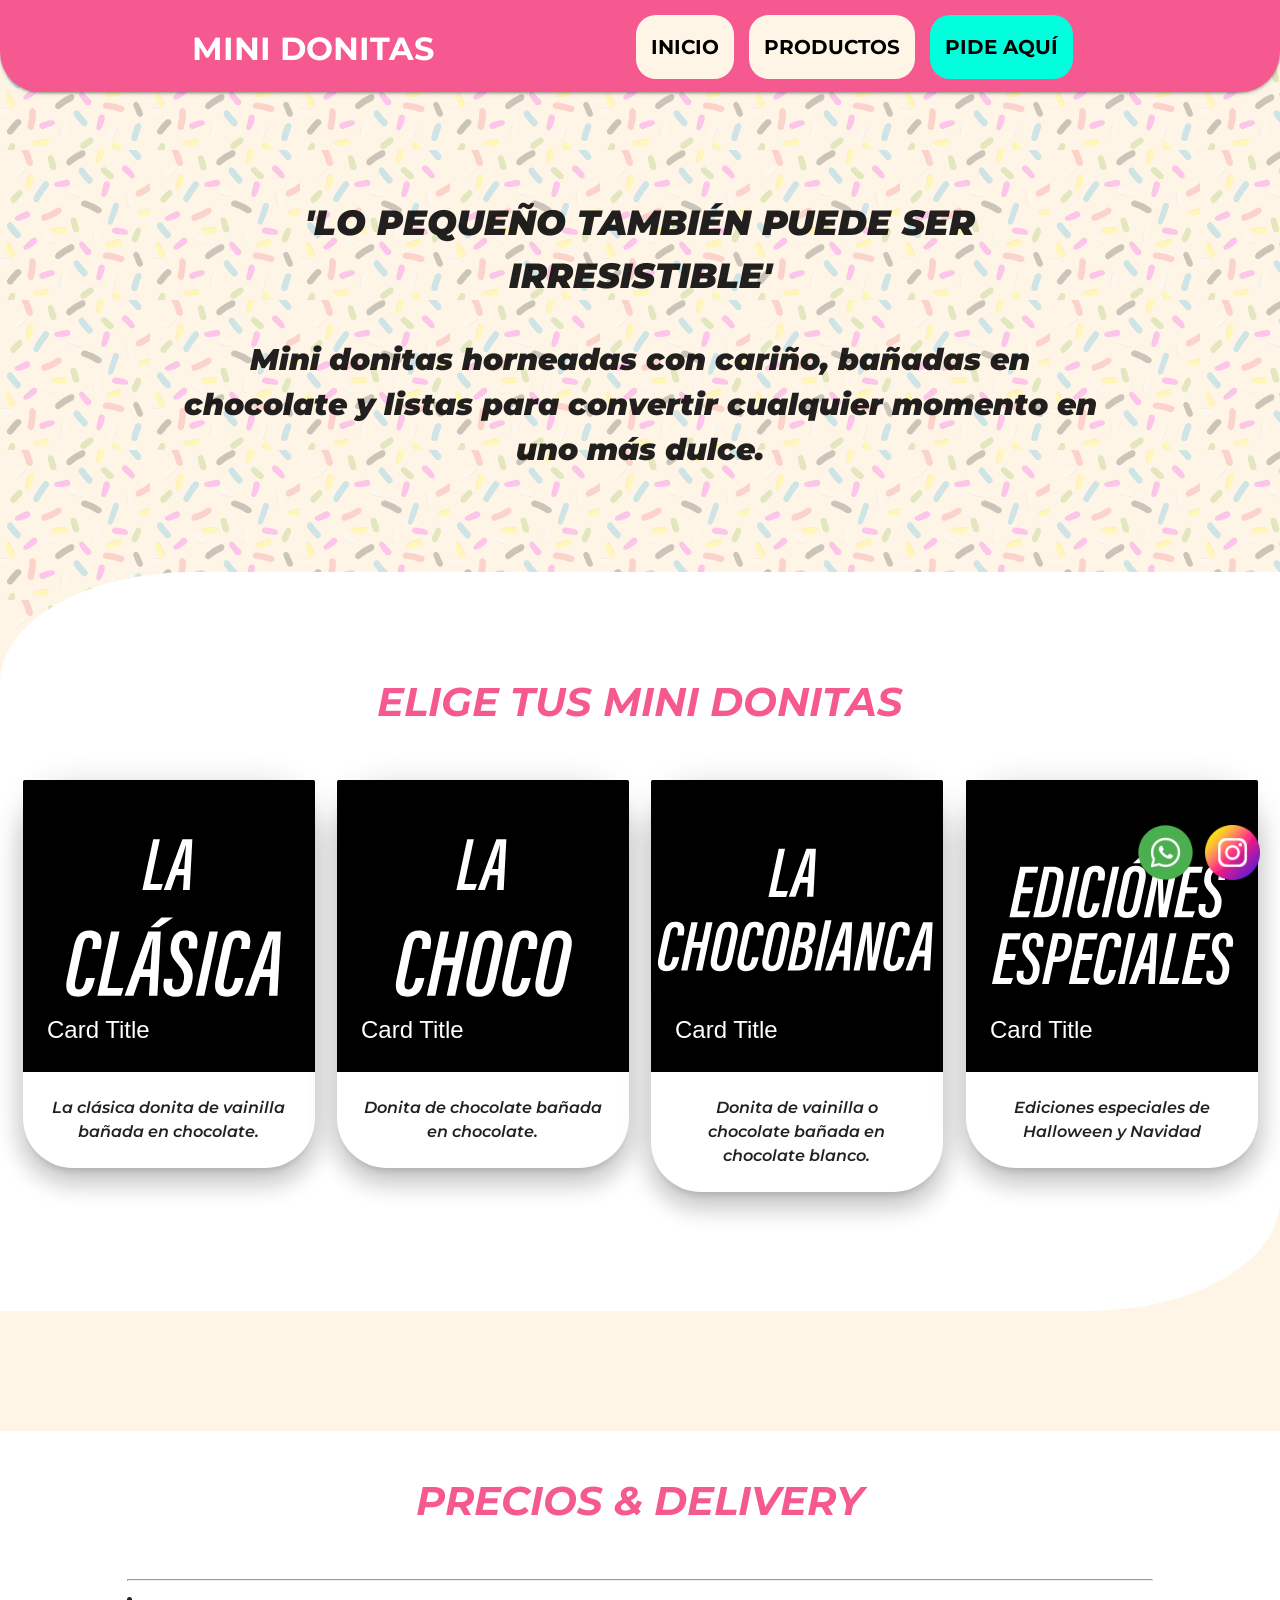
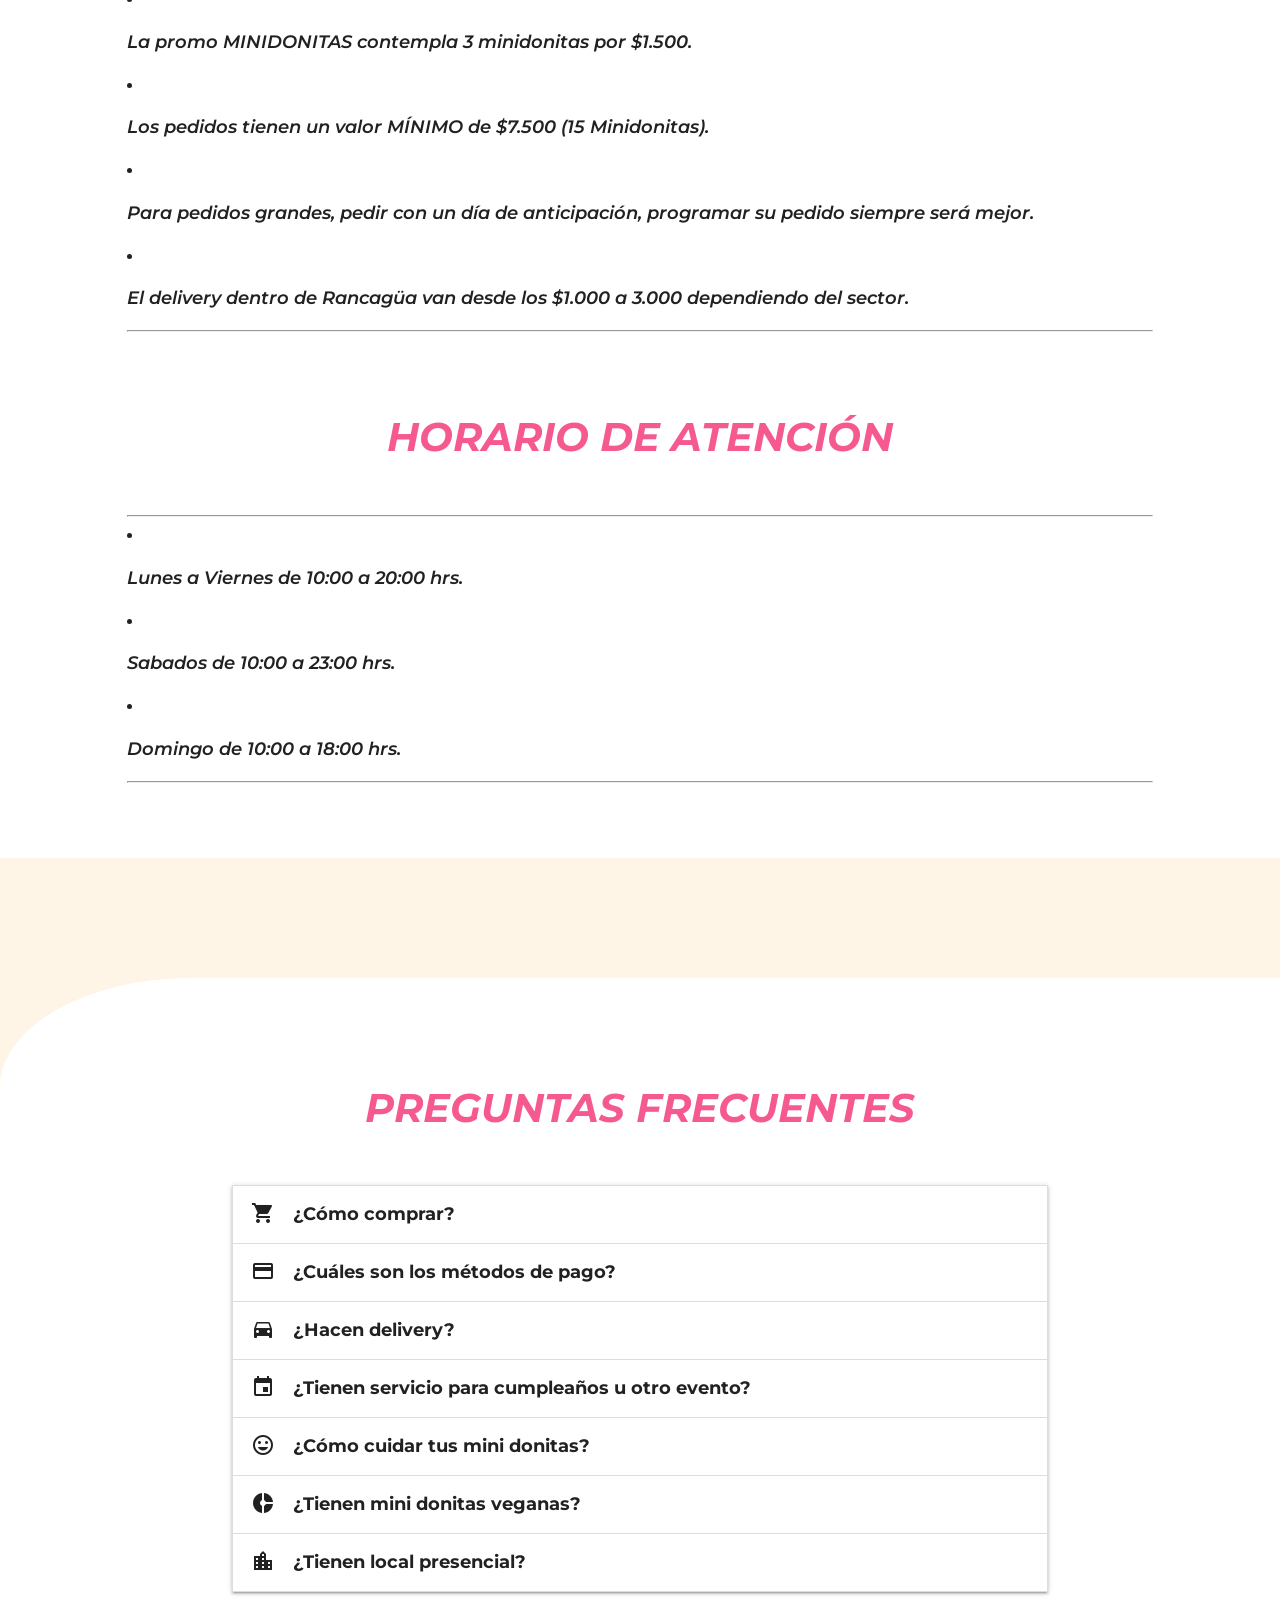
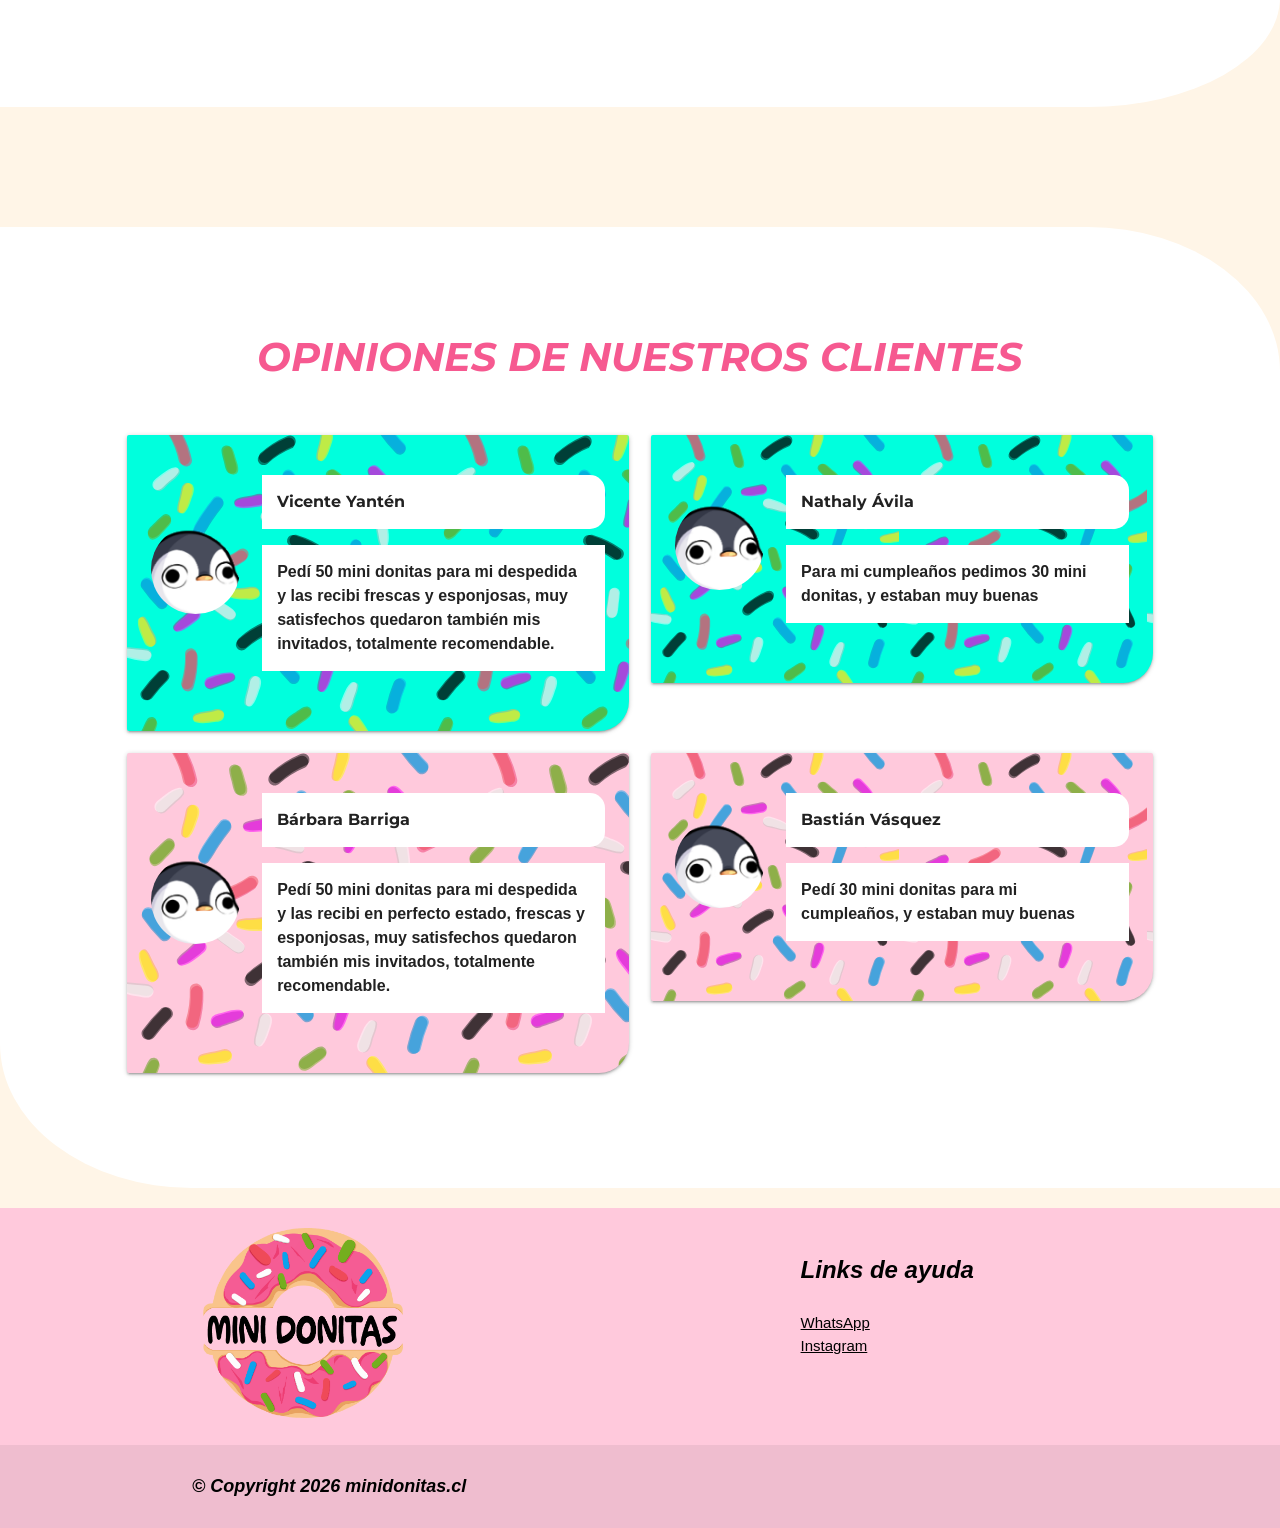
==== index.html @ 40b1b60e "Add files via upload" ====
<!DOCTYPE html>
<html>
<head>
	<title>Mini Donitas</title>
	<meta charset="utf-8">
	<meta name="viewport" content="width=device-width, initial-scale=1.0">
    <meta name="description" content="Disfruta mini donitas bañadas en chocolate, horneadas con amor y disponibles por delivery en nuestra comuna de Rancagüa Chile.">
    <meta name="robots" content="index, follow">
</head>

    <!--Import Google Icon Font-->
      <link href="https://fonts.googleapis.com/icon?family=Material+Icons" rel="stylesheet">
    <!-- Compiled and minified CSS -->
    <link rel="stylesheet" href="https://cdnjs.cloudflare.com/ajax/libs/materialize/1.0.0/css/materialize.min.css">
    <!-- CSS-->
    <link rel="stylesheet" href="CSS/styles.css">
    <link rel="stylesheet" href="CSS/querys.css">

    <!-- preconects-->
    <link rel="preconnect" href="https://fonts.googleapis.com">
    <link rel="preconnect" href="https://fonts.gstatic.com" crossorigin>

    <!-- Fonts-->
    <link href="https://fonts.googleapis.com/css2?family=Montserrat:ital,wght@0,100..900;1,100..900&display=swap" rel="stylesheet">

    <!-- Animated-->
    <link rel="stylesheet" href="https://cdnjs.cloudflare.com/ajax/libs/animate.css/4.1.1/animate.min.css"/>

<body>

      <!--Navbar -->
    <nav class="nav-wrapper" id="navBar">
        <div class="container">
            <a href="index.html" class="brand-logo" id="logo_letra">MINI DONITAS</a>
            <!--el data target hace que se ejecute en el logo, el sidenav-trigger hace que desaparezca en pantallas grandes, para hacer responsive, hay que hacer el <a> que esta abajo, mas ocultar el <ul>, despues crear otra ul con los enlaces -->
            <a href="#" data-target="menu-responsive" class="sidenav-trigger">
                <i class="material-icons" id="logo_menu">menu</i>
            </a>
        
            <ul class="right hide-on-med-and-down">
                <li><a class="lista" href="#">INICIO</a></li>
                <li><a class="lista" href="#">PRODUCTOS</a></li>
                <li><a class="lista2" href="https://wa.me/56966266251">PIDE AQUÍ</a></li>
            </ul>
        </div>
   </nav>
   <!--Este es lo mismo, pero este hace los enlaces responsivos en el menu, la clase sidenav hace que esta se oculte el menu -->
   
   <ul class="sidenav" id="menu-responsive">
        <li ><a href="#" id="enlace1">INICIO</a></li>
        <li ><a href="#" id="enlace2">PRODUCTOS</a></li>
        <li ><a href="https://wa.me/56966266251" target="_blank" id="enlace3">PIDE AQUÍ</a></li>

        <div class="logo_side">
            <img src="IMG/Logos/logominidonitasNEGRAS.png" alt="logo_minidonitas" id="logo_side_nav">
            <p id="copy">© Copyright minidonitas.cl 2026</p>
        </div>
   </ul>

   <div class="redes-flotantes">
        <a href="https://wa.me/56966266251" class="red-social" target="_blank" rel="noopener noreferrer"> 
            <img src="IMG/Logos/whatsapp.png" alt="WhatsApp">
        </a> 
        <a href="https://www.instagram.com/bass_.posting/" class="red-social" target="__blank" rel="noopener noreferrer">
            <img src="IMG/Logos/instagram.png" alt="Instagram"> 
        </a> 
    </div>

   <div class="fondoDonita">
        <div class="row">
            <div class="col s12 m12 l12">
                <div class="col s12 m10 offset-m1 l10 offset-l1 animate__animated animate__backInLeft" id="caja0">
                    <p class="intro">'LO PEQUEÑO TAMBIÉN PUEDE SER IRRESISTIBLE'</p>
                    <p class="intro2">Mini donitas horneadas con cariño, bañadas en chocolate y listas para convertir cualquier momento en uno más dulce.</p>
                </div>
            </div>

        </div>
   </div>

   <div class="row">
        <div class="col s12 m12 l12" id="caja1">

            <div class="clearfix" id="caja2"></div>

            <p class="titulo1">ELIGE TUS MINI DONITAS</p>

            <div class="col s10 offset-s1 m4 offset-m2 l3">
                <div class="card z-depth-4 animate__animated animate__backInUp">
                    <div class="card-image">
                        <img class="imagenes responsive-image" src="IMG/Donas/la_clasica.svg">
                        <span class="card-title">Card Title</span>
                    </div>
                    <div class="card-content">
                        <p class="nombres">La clásica donita de vainilla bañada en chocolate.</p>
                    </div>
                </div>
            </div>

            <div class="col s10 offset-s1 m4 offset-m1 l3">
                <div class="card z-depth-4 animate__animated animate__backInUp">
                    <div class="card-image">
                        <img class="imagenes responsive-image" src="IMG/Donas/la_choco.svg">
                        <span class="card-title">Card Title</span>
                    </div>
                    <div class="card-content">
                        <p class="nombres">Donita de chocolate bañada en chocolate.</p>
                    </div>
                </div>
            </div>

            <div class="clearfix hide-on-large-only"></div>

            <div class="col s10 offset-s1 m4 offset-m2 l3">
                <div class="card z-depth-4 animate__animated animate__backInUp">
                    <div class="card-image">
                        <img class="imagenes responsive-image" src="IMG/Donas/la_chocoblanca.svg">
                        <span class="card-title">Card Title</span>
                    </div>
                    <div class="card-content">
                        <p class="nombres">Donita de vainilla o chocolate bañada en chocolate blanco.</p>
                    </div>
                </div>
            </div>

            <div class="col s10 offset-s1 m4 offset-m1 l3">
                <div class="card z-depth-4 animate__animated animate__backInUp">
                    <div class="card-image">
                        <img class="imagenes responsive-image" src="IMG/Donas/ediciones_especiales.svg">
                        <span class="card-title">Card Title</span>
                    </div>
                    <div class="card-content">
                        <p class="nombres">Ediciones especiales de Halloween y Navidad</p>
                    </div>
                </div>
            </div>


            <div class="clearfix" id="caja3"></div>

        </div>
   </div>



    <div class="row">
        <div class="col s12 m12 l12" id="caja10">
            <p class="titulo1">PRECIOS & DELIVERY</p>

            <div class="col s10 offset-s1 m10 offset-m1 l10 offset-l1">
                <hr>
                <li><p class="texto1">La promo MINIDONITAS contempla 3 minidonitas por $1.500.</p></ul>
                <li><p class="texto1">Los pedidos tienen un valor MÍNIMO de $7.500 (15 Minidonitas).</p></li>
                <li><p class="texto1">Para pedidos grandes, pedir con un día de anticipación, programar su pedido siempre será mejor.</p></li>
                <li><p class="texto1">El delivery dentro de Rancagüa van desde los $1.000 a 3.000 dependiendo del sector.</p></li>
                <hr>
                <br><br><br>
            </div>
            
            <p class="titulo1">HORARIO DE ATENCIÓN</p>

            <div class="col s10 offset-s1 m10 offset-m1 l10 offset-l1">
                <hr>
                <li><p class="texto1">Lunes a Viernes de 10:00 a 20:00 hrs.</p></ul>
                <li><p class="texto1">Sabados de 10:00 a 23:00 hrs.</p></li>
                <li><p class="texto1">Domingo de 10:00 a 18:00 hrs.</p></li>
                <hr>
                <br><br><br>
            </div>     
        </div>
    </div>



   <!-- Collapsibles-->
   <div class="row">
        <div class="col s12 m12 l12" id="caja4">

            <div class="clearfix" id="caja5"></div>


            <p class="titulo1">PREGUNTAS FRECUENTES</p>

            <div class="col s10 offset-s1 m10 offset-m1 l8 offset-l2">
                <ul class="collapsible">
                    <li>
                        <div class="collapsible-header preguntasFrecuentes"><i class="material-icons">shopping_cart</i>¿Cómo comprar?</div>
                        <div class="collapsible-body spawn"><span>Primero escoge tus donitas, contáctanos por WhatsApp, coordinamos disponibilidad, cantidad y entrega, y luego a disfrutar!!</span></div>
                    </li>
                    <li>
                        <div class="collapsible-header preguntasFrecuentes2"><i class="material-icons">payment</i>¿Cuáles son los métodos de pago?</div>
                        <div class="collapsible-body spawn"><span>Aceptamos solamente efectivo y transferencia.</span></div>
                    </li>
                    <li>
                        <div class="collapsible-header preguntasFrecuentes"><i class="material-icons">directions_car</i>¿Hacen delivery?</div>
                        <div class="collapsible-body spawn"><span>Realizamos delivery dentro de Rancagüa con un valor entre $1.000 a $3.000 pesos.</span></div>
                    </li>
                    <li>
                        <div class="collapsible-header preguntasFrecuentes2"><i class="material-icons">event</i>¿Tienen servicio para cumpleaños u otro evento?</div>
                        <div class="collapsible-body spawn"><span>Sí, si tienes un evento y quieres mini donitas, indícanos la cantidad de mini donitas que quieres, y te las prepararemos para el día de tu evento. Es importante consultar la disponibilidad, coordinar la fecha y con tiempo de antelación.</span></div>
                    </li>
                    <li>
                        <div class="collapsible-header preguntasFrecuentes"><i class="material-icons">mood</i>¿Cómo cuidar tus mini donitas?</div>
                        <div class="collapsible-body spawn"><span>Recomendamos colocar sus mini donitas en un tapper, y guardarlo en el refrigerador para conservar su textura, esponjosidad y sabor.</span></div>
                    </li>
                    <li>
                        <div class="collapsible-header preguntasFrecuentes2"><i class="material-icons">donut_small</i>¿Tienen mini donitas veganas?</div>
                        <div class="collapsible-body spawn"><span>Por el momento no, pero no descartamos la posibilidad en un futuro.</span></div>
                    </li>
                    <li>
                        <div class="collapsible-header preguntasFrecuentes"><i class="material-icons">location_city</i>¿Tienen local presencial?</div>
                        <div class="collapsible-body spawn"><span>No tenemos local presencial, solo hacemos pedidos para entregar directo a la puerta de su casa.</span></div>
                    </li>
                </ul>
            </div>

            <div class="clearfix" id="caja6"></div>

        </div>
    </div>




    <div class="row">
        <div class="col s12 m12 l12" id="caja7">

            <div class="clearfix" id="caja8"></div>

            <p class="titulo1">OPINIONES DE NUESTROS CLIENTES</p>

            <div class="col s12 m6 l5 offset-l1">
                <div class="card-panel hoverable fondo_carta carta">
                    <div class="row valign-wrapper">
                        <div class="col s3">
                            <img src="IMG/Testimonios/derp.png" alt="" class="circle responsive-img"> <!-- notice the "circle" class -->
                        </div>
                        <div class="col s10">
                            <p class="nombre_opinion">Vicente Yantén</p>
                            <div>
                                <p class="texto_opinion">Pedí 50 mini donitas para mi despedida y las recibi frescas y esponjosas, muy satisfechos quedaron también mis invitados, totalmente recomendable.</p>
                            </div>
                        </div>
                    </div>
                </div>
            </div>

            <div class="col s12 m6 l5">
                <div class="card-panel hoverable fondo_carta carta">
                    <div class="row valign-wrapper">
                        <div class="col s3">
                            <img src="IMG/Testimonios/derp.png" alt="" class="circle responsive-img"> <!-- notice the "circle" class -->
                        </div>
                        <div class="col s10">
                            <p class="nombre_opinion">Nathaly Ávila</p>
                            <div>
                                <p class="texto_opinion">Para mi cumpleaños pedimos 30 mini donitas, y estaban muy buenas</p>
                            </div>
                        </div>
                    </div>
                </div>
            </div>


            <div class="clearfix"></div>

            <div class="col s12 m6 l5 offset-l1">
                <div class="card-panel hoverable fondo_carta carta2">
                    <div class="row valign-wrapper">
                        <div class="col s3">
                            <img src="IMG/Testimonios/derp.png" alt="" class="circle responsive-img"> <!-- notice the "circle" class -->
                        </div>
                        <div class="col s10">
                            <p class="nombre_opinion">Bárbara Barriga</p>
                            <div>
                                <p class="texto_opinion">Pedí 50 mini donitas para mi despedida y las recibi en perfecto estado, frescas y esponjosas, muy satisfechos quedaron también mis invitados, totalmente recomendable.</p>
                            </div>
                        </div>
                    </div>
                </div>
            </div>

            <div class="col s12 m6 l5">
                <div class="card-panel hoverable fondo_carta carta2">
                    <div class="row valign-wrapper">
                        <div class="col s3">
                            <img src="IMG/Testimonios/derp.png" alt="" class="circle responsive-img"> <!-- notice the "circle" class -->
                        </div>
                        <div class="col s10">
                            <p class="nombre_opinion">Bastián Vásquez</p>
                            <div>
                                <p class="texto_opinion">Pedí 30 mini donitas para mi cumpleaños, y estaban muy buenas</p>
                            </div>
                        </div>
                    </div>
                </div>
            </div>


            <div class="clearfix" id="caja9"></div>


        </div>
    </div>



     <footer class="page-footer">
          <div class="container">
            <div class="row">
              <div class="col l6 s12">
            <img src="IMG/Logos/logominidonitasNEGRAS.png" alt="logo_minidonitas" id="logo_footer">
              </div>
              <div class="col l4 offset-l2 s12">
                <p class="links">Links de ayuda</p>
                <ul>
                  <li><a class="enlaces4" href="#!">WhatsApp</a></li>
                  <li><a class="enlaces4" href="#!">Instagram</a></li>
                </ul>
              </div>
            </div>
          </div>
          <div class="footer-copyright">
            <div class="container">
            <p class="copy">© Copyright 2026 minidonitas.cl</p>
            </div>
          </div>
        </footer>


    <!-- CDN -->
    <script src="https://cdnjs.cloudflare.com/ajax/libs/materialize/1.0.0/js/materialize.min.js"></script>


    <script>
        document.addEventListener('DOMContentLoaded', function(){
            M.AutoInit();
    });
    </script>
</body>
</html>
---- CSS/styles.css ----
/* Colores */

/* Rosa: #f65990 
   Donut: #f5c187  #fff5e7
   Celeste mostazilla: #0ea2ed
   Verde mostazilla: #74af1d
   Blanco mostazilla: #fdfdfd
*/

/* font-family: "Montserrat", sans-serif; */

/*Logos redes sociales*/

    .redes-flotantes { 
        position: fixed; 
        bottom: 20px; 
        right: 20px; 
        display: flex; 
        gap: 12px; 
        z-index: 1000; 
    } 

    .red-social { width: 55px; 
        height: 55px; 
        display: flex; 
        align-items: center; 
        justify-content: center; 
        transition: transform 0.2s ease; 
    } 
    .red-social img { width: 100%; 
        height: 100%; 
        object-fit: contain; 
    } 

    .red-social:hover { 
        transform: scale(1.1); 
    }
/*--------------------*/

body{
    background-color: #fff5e7;
    
}

/*Navbar*/

    .brand-logo{
        margin-top: 17px;
        transition: color 0.3s ease-in-out;
    }

    .brand-logo:hover{
        color: #000000;
    }

    #navBar{
        background-color: #f65990;
        height: 92px;
        border-bottom-left-radius: 40px;
        border-bottom-right-radius: 40px;
        font-family: "Montserrat", sans-serif;
        font-weight: bold;
    }

    .lista{
        margin-top: 15px;
        margin-right: 15px;
        font-size: 20px;
        color: #000000;
        background-color: #fff5e7;
        border-radius: 20px;
        transition: background-color 0.3s ease-in-out;
        transition: scale 0.3s ease-in-out;
    
    }

    .lista2{
        margin-top: 15px;
        margin-right: 15px;
        font-size: 20px;
        color: #000000;
        background-color: #00ffdd;
        border-radius: 20px;
        transition: scale 0.3s ease-in-out;
    }


    .lista:hover{
        background-color: #00ffdd;
        scale: 1.1;
    }

    .lista2:hover{
        background-color: #00ffdd;
        scale: 1.1;
    }
/*------*/

/* Navbar Medium Small*/

    #logo_menu{
        font-size: 40px;
        margin-top: 17px;
    }


    .sidenav{
        background-color: #fff5e7;
        background-image: url("../IMG/Donas/fondo_15.svg");
    }

 
    #enlace1{
        color: #ffffff;
        font-weight: 700;
        font-size: 18px;
        background-color: #f65990;
        margin-top: 60px;
        border-top: 2px solid black;
        border-bottom: 2px solid black;
        border-top-right-radius: 15px;
        border-bottom-right-radius: 15px;
        transition: scale 0.2s ease-in-out;
        transition: background-color 0.2s ease-in-out;
        transition: color 0.2s ease-in-out;
    }

    #enlace2{
        color: #ffffff;
        font-weight: 700;
        font-size: 18px;
        background-color: #f65990;
        margin-top: 20px;
        border-top: 2px solid black;
        border-bottom: 2px solid black;
        border-top-right-radius: 15px;
        border-bottom-right-radius: 15px;
        transition: scale 0.2s ease-in-out;
        transition: background-color 0.2s ease-in-out;
        transition: color 0.2s ease-in-out;
    }

    #enlace3{
        color: #000000;
        font-weight: 700;
        font-size: 18px;
        background-color: #00ffdd;
        margin-top: 20px;
        border-top: 2px solid black;
        border-bottom: 2px solid black;
        border-top-right-radius: 15px;
        border-bottom-right-radius: 15px;
        transition: scale 0.2s ease-in-out;
        transition: background-color 0.2s ease-in-out;
    }

    #enlace1:hover{
        scale: 1.01;
        background-color: #00ffdd;
        color: #000000;
    }
    
    #enlace2:hover{
        scale: 1.01;
        background-color: #00ffdd;
        color: #000000;
    }
    
    #enlace3:hover{
        scale: 1.01;
        background-color: #ffffff;
    }


    .logo_side{
        text-align: center;
        font-weight: 700;
        font-style: italic;
    }


    #logo_side_nav{
        height: 200px;
        margin-top: 150px;
        width: 230px;

    }

/*-----------------*/


/*Texto Introduccion*/

    .intro{
        font-size: 35px;
        font-style: italic;
        font-family: "Montserrat";
        font-weight: 900;
        margin-top: 5px;
        text-align: center;
    }

    .intro2{
        font-size: 30px;
        font-style: italic;
        font-family: "Montserrat";
        font-weight: 900;
        text-align: center;
    }


    .fondoDonita{
        background-size: 150px;
        background-repeat: no-repeat;
        padding: 50px;
    }

    .fondoDonita::before{
        content: "";
        position: fixed;
        inset: 0;

        background-image: url("../IMG/Donas/fondo.svg");
        background-repeat: repeat;
        background-size: 150px;

        opacity: 0.2;
        pointer-events: none;
        z-index: -1;
    }


    #caja0{
        margin-top: 50px;
    }
/*------------------*/





/*Elige tus Donitas*/

    .titulo1{
        text-align: center;
        font-weight: bold;
        font-family: "Montserrat";
        font-size: 40px;
        font-style: italic;
        color: #f65990;
    }


    #caja1{
        border-top-left-radius: 15%;
        border-bottom-right-radius: 15%;
        background-color: #ffffff;
        margin-bottom: 50px;
    }

    #caja2{
        margin-bottom: 100px;
    }

    #caja3{
        margin-bottom: 100px;
    }

    .card{
        border-bottom-left-radius: 50px;
        border-bottom-right-radius: 50px;
        border-top-left-radius: 50px;
        border-top-right-radius: 50px;
        margin-bottom: 20px;
        transition: scale 0.2s ease-in-out; 
    }



    .card:hover{
        scale: 1.1;

    }


    .nombres{
        font-weight: 600;
        font-style: italic;
        text-align: center;
        font-size: 16px;
        font-family: "Montserrat", sans-serif;
        text-align: center;
    }


/*-----------------*/

/* Preguntas Frecuentes*/

    #caja4{
        background-color: #ffffff;
        border-top-left-radius: 15%;
        border-bottom-right-radius: 15%;
        margin-bottom: 100px;
    }

    .titulo2{
        text-align: center;
        font-weight: bold;
        font-family: "Montserrat";
        font-size: 40px;
        font-style: italic;
        color: #000000;
        
    }

    .preguntasFrecuentes{
        font-family: "Montserrat";
        font-weight: bold;
        font-size: 18px;
        transition: background-color 0.2s ease-in-out;
    }

    .preguntasFrecuentes2{
        font-family: "Montserrat";
        font-weight: bold;
        font-size: 18px;
        transition: background-color 0.2s ease-in-out;
    }

    .preguntasFrecuentes:hover{
        background-color: #f65990;
    }

    .preguntasFrecuentes2:hover{
        background-color: #00ffdd;
    }



    .spawn{
        background-color: #000000;
        color: #ffffff;
        font-family: "Montserrat";
        font-weight: bold;
        font-size: 14px;
    }


    #caja5{
        margin-bottom: 100px;
    }

    #caja6{
        margin-bottom: 100px;
    }

/*---------------------*/

/*Opiniones*/

    #caja7{
        background-color: #ffffff;
        border-top-right-radius: 15%;
        border-bottom-left-radius: 15%;
    }

    #caja8{
        margin-bottom: 100px;
    }

    #caja9{
        margin-bottom: 100px;
    }

    .carta{
        background-color: #00ffdd;
        transition: background-color  ease-in-out;
        border-bottom-right-radius: 30px;
        transition: scale 0.3s ease-in-out;
    }

    .carta:hover{
        scale: 1.05;
    }

    .carta2{
        background-color: #ffc9dc;
        border-bottom-right-radius: 30px;
        transition: scale 0.3s ease-in-out;
    }

    .carta2:hover{
        scale: 1.05;
        
    }

    .nombre_opinion{
        font-family: "Montserrat";
        font-weight: bold; 
        font-size: 16px;
        background-color: #ffffff;
        padding: 15px;
        border-top-right-radius: 15px;
        border-bottom-right-radius: 15px;
        
    }
    .texto_opinion{
        font-size: 16px;
        font-weight: 600;
        background-color: #ffffff;
        padding: 15px;
    }

    .fondo_carta{
        background-image: url("../IMG/Donas/fondo_50.svg");
        background-repeat: repeat;
    }

/* ---------*/

/*Precios & delivery*/

    #caja10{
        margin-top: 50px;
        background-color: #ffffff;
        margin-bottom: 100px;
    }

    .texto1{
        text-align: left;
        font-size: 18px;
        font-family: "Montserrat";
        font-weight: 600;
        font-style: italic;
    }

/*------------------*/


/*Footer*/

    .page-footer{
        background-color: #ffc9dc;
    }

    #caja11{
        background-color: #000000;
        text-align: center;
        color: #000000;
    }

    #logo_footer{
        margin-top: 0px;
        margin-bottom: 0px;
        height: 190px;
        width: 200px;
    }

    .links{
        font-size: 24px;
        font-weight: 700;
        font-style: italic;
        color: #000000;
    }

    .enlaces4{
        text-decoration: underline;
        color: #000000;
        transition: color 0.2s ease-in-out;
    }
    .enlaces4:hover{
        color:#00ffdd;
    }
    .copy{
        font-weight: 900;
        font-style: italic;
        font-size: 18px;
        color: #000000;
    }

/*------*/
---- CSS/querys.css ----
@media (min-width: 300px) and (max-width: 320px){
    /*Navbar*/

    .brand-logo{
        margin-top: 17px;
        transition: color 0.3s ease-in-out;
    }

    .brand-logo:hover{
        color: #000000;
    }

    #logo_letra{
        font-size: 21px;
        text-align: left;
    }

    #navBar{
        background-color: #f65990;
        height: 82px;
        border-bottom-left-radius: 0px;
        border-bottom-right-radius: 0px;
        font-family: "Montserrat", sans-serif;
        font-weight: bold;
    }

    .lista{
        margin-top: 15px;
        margin-right: 15px;
        font-size: 20px;
        color: #000000;
        background-color: #fff5e7;
        border-radius: 20px;
        transition: background-color 0.3s ease-in-out;
        transition: scale 0.3s ease-in-out;
    
    }

    .lista2{
        margin-top: 15px;
        margin-right: 15px;
        font-size: 20px;
        color: #000000;
        background-color: #00ffdd;
        border-radius: 20px;
        transition: scale 0.3s ease-in-out;
    }


    .lista:hover{
        background-color: #00ffdd;
        scale: 1.1;
    }

    .lista2:hover{
        background-color: #00ffdd;
        scale: 1.1;
    }
/*------*/

/* Navbar Medium Small*/

    #logo_menu{
        font-size: 28px;
        margin-top: 17px;
    }


    .sidenav{
        background-color: #fff5e7;
        background-image: url("../IMG/Donas/fondo_15.svg");
    }

 
    #enlace1{
        color: #ffffff;
        font-weight: 700;
        font-size: 18px;
        background-color: #f65990;
        margin-top: 60px;
        border-top: 2px solid black;
        border-bottom: 2px solid black;
        border-top-right-radius: 15px;
        border-bottom-right-radius: 15px;
        transition: scale 0.2s ease-in-out;
        transition: background-color 0.2s ease-in-out;
        transition: color 0.2s ease-in-out;
    }

    #enlace2{
        color: #ffffff;
        font-weight: 700;
        font-size: 18px;
        background-color: #f65990;
        margin-top: 20px;
        border-top: 2px solid black;
        border-bottom: 2px solid black;
        border-top-right-radius: 15px;
        border-bottom-right-radius: 15px;
        transition: scale 0.2s ease-in-out;
        transition: background-color 0.2s ease-in-out;
        transition: color 0.2s ease-in-out;
    }

    #enlace3{
        color: #000000;
        font-weight: 700;
        font-size: 18px;
        background-color: #00ffdd;
        margin-top: 20px;
        border-top: 2px solid black;
        border-bottom: 2px solid black;
        border-top-right-radius: 15px;
        border-bottom-right-radius: 15px;
        transition: scale 0.2s ease-in-out;
        transition: background-color 0.2s ease-in-out;
    }

    #enlace1:hover{
        scale: 1.01;
        background-color: #00ffdd;
        color: #000000;
    }
    
    #enlace2:hover{
        scale: 1.01;
        background-color: #00ffdd;
        color: #000000;
    }
    
    #enlace3:hover{
        scale: 1.01;
        background-color: #ffffff;
    }


    .logo_side{
        text-align: center;
        font-weight: 700;
        font-style: italic;
    }


    #logo_side_nav{
        height: 200px;
        margin-top: 150px;
        width: 230px;

    }

/*-----------------*/


/*Texto Introduccion*/

    .intro{
        font-size: 20px;
        font-style: italic;
        font-family: "Montserrat";
        font-weight: 900;
        text-align: left;
    }

    .intro2{
        font-size: 20px;
        font-style: italic;
        font-family: "Montserrat";
        font-weight: 900;
        text-align: left;
    }


    .fondoDonita{
        background-size: 150px;
        background-repeat: no-repeat;
        padding: 5px;
    }

    .fondoDonita::before{
        content: "";
        position: fixed;
        inset: 0;

        background-image: url("../IMG/Donas/fondo.svg");
        background-repeat: repeat;
        background-size: 150px;

        opacity: 0.2;
        pointer-events: none;
        z-index: -1;
    }


    #caja0{
        margin-top: 30px;
    }
/*------------------*/





/*Elige tus Donitas*/

    .titulo1{
        text-align: center;
        font-weight: bold;
        font-family: "Montserrat";
        font-size: 20px;
        font-style: italic;
        color: #f65990;
    }


    #caja1{
        border-top-left-radius: 0px;
        border-bottom-right-radius: 0px;
        background-color: #ffffff;
        margin-bottom: 20px;
    }

    #caja2{
        margin-bottom: 20px;
    }

    #caja3{
        margin-bottom: 20px;
    }

    .card{
        border-bottom-left-radius: 50px;
        border-bottom-right-radius: 50px;
        border-top-left-radius: 50px;
        border-top-right-radius: 50px;
        margin-bottom: 20px;
        transition: scale 0.2s ease-in-out; 
    }



    .card:hover{
        scale: 1.1;

    }


    .nombres{
        font-weight: 600;
        font-style: italic;
        text-align: center;
        font-size: 16px;
        font-family: "Montserrat", sans-serif;
        text-align: center;
    }


/*-----------------*/


/*Precios & delivery*/

    #caja10{
        margin-top: 10px;
        background-color: #ffffff;
        margin-bottom: 10px;
    }

    .texto1{
        text-align: left;
        font-size: 18px;
        font-family: "Montserrat";
        font-weight: 600;
        font-style: italic;
    }

/*------------------*/

/* Preguntas Frecuentes*/

    #caja4{
        background-color: #ffffff;
        border-top-left-radius: 0px;
        border-bottom-right-radius: 0px;
        margin-bottom: 10px;
    }

    .titulo2{
        text-align: center;
        font-weight: bold;
        font-family: "Montserrat";
        font-size: 40px;
        font-style: italic;
        color: #000000;
        
    }

    .preguntasFrecuentes{
        font-family: "Montserrat";
        font-weight: bold;
        font-size: 16px;
        transition: background-color 0.2s ease-in-out;
    }

    .preguntasFrecuentes2{
        font-family: "Montserrat";
        font-weight: bold;
        font-size: 16px;
        transition: background-color 0.2s ease-in-out;
    }

    .preguntasFrecuentes:hover{
        background-color: #f65990;
    }

    .preguntasFrecuentes2:hover{
        background-color: #00ffdd;
    }



    .spawn{
        background-color: #000000;
        color: #ffffff;
        font-family: "Montserrat";
        font-weight: bold;
        font-size: 14px;
    }


    #caja5{
        margin-bottom: 40px;
    }

    #caja6{
        margin-bottom: 40px;
    }

/*---------------------*/

/*Opiniones*/

    #caja7{
        background-color: #ffffff;
        border-top-right-radius: 0px;
        border-bottom-left-radius: 0px;
    }

    #caja8{
        margin-bottom: 40px;
    }

    #caja9{
        margin-bottom: 40px;
    }

    .carta{
        background-color: #00ffdd;
        transition: background-color  ease-in-out;
        border-bottom-right-radius: 30px;
        transition: scale 0.3s ease-in-out;
    }

    .carta:hover{
        scale: 1.05;
    }

    .carta2{
        background-color: #ffc9dc;
        border-bottom-right-radius: 30px;
        transition: scale 0.3s ease-in-out;
    }

    .carta2:hover{
        scale: 1.05;
        
    }

    .nombre_opinion{
        font-family: "Montserrat";
        font-weight: bold; 
        font-size: 16px;
        background-color: #ffffff;
        padding: 15px;
        border-top-right-radius: 15px;
        border-bottom-right-radius: 15px;
        
    }
    .texto_opinion{
        font-size: 16px;
        font-weight: 600;
        background-color: #ffffff;
        padding: 15px;
    }

    .fondo_carta{
        background-image: url("../IMG/Donas/fondo_50.svg");
        background-repeat: repeat;
    }

/* ---------*/




/*Footer*/

    .page-footer{
        background-color: #ffc9dc;
    }

    #caja11{
        background-color: #000000;
        text-align: center;
        color: #ffffff;
    }

    #logo_footer{
        margin-top: 0px;
        margin-bottom: 0px;
        height: 190px;
        width: 200px;
        margin-left: 30px;
    }

    .links{
        font-size: 24px;
        font-weight: 700;
        font-style: italic;
        color: #000000;
    }

    .enlaces4{
        text-decoration: underline;
        color: #000000;
        transition: color 0.2s ease-in-out;
    }
    .enlaces4:hover{
        color:#00ffdd;
    }
    .copy{
        font-weight: 900;
        font-style: italic;
        font-size: 18px;
        color: #000000;
    }

/*------*/
}

@media (min-width: 321px) and (max-width: 375px){
    /*Navbar*/

    .brand-logo{
        margin-top: 17px;
        transition: color 0.3s ease-in-out;
    }

    .brand-logo:hover{
        color: #000000;
    }

    #logo_letra{
        font-size: 21px;
        text-align: left;
    }

    #navBar{
        background-color: #f65990;
        height: 82px;
        border-bottom-left-radius: 0px;
        border-bottom-right-radius: 0px;
        font-family: "Montserrat", sans-serif;
        font-weight: bold;
    }

    .lista{
        margin-top: 15px;
        margin-right: 15px;
        font-size: 20px;
        color: #000000;
        background-color: #fff5e7;
        border-radius: 20px;
        transition: background-color 0.3s ease-in-out;
        transition: scale 0.3s ease-in-out;
    
    }

    .lista2{
        margin-top: 15px;
        margin-right: 15px;
        font-size: 20px;
        color: #000000;
        background-color: #00ffdd;
        border-radius: 20px;
        transition: scale 0.3s ease-in-out;
    }


    .lista:hover{
        background-color: #00ffdd;
        scale: 1.1;
    }

    .lista2:hover{
        background-color: #00ffdd;
        scale: 1.1;
    }
/*------*/

/* Navbar Medium Small*/

    #logo_menu{
        font-size: 28px;
        margin-top: 17px;
    }


    .sidenav{
        background-color: #fff5e7;
        background-image: url("../IMG/Donas/fondo_15.svg");
    }

 
    #enlace1{
        color: #ffffff;
        font-weight: 700;
        font-size: 18px;
        background-color: #f65990;
        margin-top: 60px;
        border-top: 2px solid black;
        border-bottom: 2px solid black;
        border-top-right-radius: 15px;
        border-bottom-right-radius: 15px;
        transition: scale 0.2s ease-in-out;
        transition: background-color 0.2s ease-in-out;
        transition: color 0.2s ease-in-out;
    }

    #enlace2{
        color: #ffffff;
        font-weight: 700;
        font-size: 18px;
        background-color: #f65990;
        margin-top: 20px;
        border-top: 2px solid black;
        border-bottom: 2px solid black;
        border-top-right-radius: 15px;
        border-bottom-right-radius: 15px;
        transition: scale 0.2s ease-in-out;
        transition: background-color 0.2s ease-in-out;
        transition: color 0.2s ease-in-out;
    }

    #enlace3{
        color: #000000;
        font-weight: 700;
        font-size: 18px;
        background-color: #00ffdd;
        margin-top: 20px;
        border-top: 2px solid black;
        border-bottom: 2px solid black;
        border-top-right-radius: 15px;
        border-bottom-right-radius: 15px;
        transition: scale 0.2s ease-in-out;
        transition: background-color 0.2s ease-in-out;
    }

    #enlace1:hover{
        scale: 1.01;
        background-color: #00ffdd;
        color: #000000;
    }
    
    #enlace2:hover{
        scale: 1.01;
        background-color: #00ffdd;
        color: #000000;
    }
    
    #enlace3:hover{
        scale: 1.01;
        background-color: #ffffff;
    }


    .logo_side{
        text-align: center;
        font-weight: 700;
        font-style: italic;
    }


    #logo_side_nav{
        height: 200px;
        margin-top: 150px;
        width: 230px;

    }

/*-----------------*/


/*Texto Introduccion*/

    .intro{
        font-size: 20px;
        font-style: italic;
        font-family: "Montserrat";
        font-weight: 900;
        text-align: left;
    }

    .intro2{
        font-size: 20px;
        font-style: italic;
        font-family: "Montserrat";
        font-weight: 900;
        text-align: left;
    }


    .fondoDonita{
        background-size: 150px;
        background-repeat: no-repeat;
        padding: 5px;
    }

    .fondoDonita::before{
        content: "";
        position: fixed;
        inset: 0;

        background-image: url("../IMG/Donas/fondo.svg");
        background-repeat: repeat;
        background-size: 150px;

        opacity: 0.2;
        pointer-events: none;
        z-index: -1;
    }


    #caja0{
        margin-top: 30px;
    }
/*------------------*/





/*Elige tus Donitas*/

    .titulo1{
        text-align: center;
        font-weight: bold;
        font-family: "Montserrat";
        font-size: 20px;
        font-style: italic;
        color: #f65990;
    }


    #caja1{
        border-top-left-radius: 0px;
        border-bottom-right-radius: 0px;
        background-color: #ffffff;
        margin-bottom: 20px;
    }

    #caja2{
        margin-bottom: 20px;
    }

    #caja3{
        margin-bottom: 20px;
    }

    .card{
        border-bottom-left-radius: 50px;
        border-bottom-right-radius: 50px;
        border-top-left-radius: 50px;
        border-top-right-radius: 50px;
        margin-bottom: 20px;
        transition: scale 0.2s ease-in-out; 
    }



    .card:hover{
        scale: 1.1;

    }


    .nombres{
        font-weight: 600;
        font-style: italic;
        text-align: center;
        font-size: 16px;
        font-family: "Montserrat", sans-serif;
        text-align: center;
    }


/*-----------------*/


/*Precios & delivery*/

    #caja10{
        margin-top: 10px;
        background-color: #ffffff;
        margin-bottom: 10px;
    }

    .texto1{
        text-align: left;
        font-size: 18px;
        font-family: "Montserrat";
        font-weight: 600;
        font-style: italic;
    }

/*------------------*/

/* Preguntas Frecuentes*/

    #caja4{
        background-color: #ffffff;
        border-top-left-radius: 0px;
        border-bottom-right-radius: 0px;
        margin-bottom: 10px;
    }

    .titulo2{
        text-align: center;
        font-weight: bold;
        font-family: "Montserrat";
        font-size: 40px;
        font-style: italic;
        color: #000000;
        
    }

    .preguntasFrecuentes{
        font-family: "Montserrat";
        font-weight: bold;
        font-size: 16px;
        transition: background-color 0.2s ease-in-out;
    }

    .preguntasFrecuentes2{
        font-family: "Montserrat";
        font-weight: bold;
        font-size: 16px;
        transition: background-color 0.2s ease-in-out;
    }

    .preguntasFrecuentes:hover{
        background-color: #f65990;
    }

    .preguntasFrecuentes2:hover{
        background-color: #00ffdd;
    }



    .spawn{
        background-color: #000000;
        color: #ffffff;
        font-family: "Montserrat";
        font-weight: bold;
        font-size: 14px;
    }


    #caja5{
        margin-bottom: 40px;
    }

    #caja6{
        margin-bottom: 40px;
    }

/*---------------------*/

/*Opiniones*/

    #caja7{
        background-color: #ffffff;
        border-top-right-radius: 0px;
        border-bottom-left-radius: 0px;
    }

    #caja8{
        margin-bottom: 40px;
    }

    #caja9{
        margin-bottom: 40px;
    }

    .carta{
        background-color: #00ffdd;
        transition: background-color  ease-in-out;
        border-bottom-right-radius: 30px;
        transition: scale 0.3s ease-in-out;
    }

    .carta:hover{
        scale: 1.05;
    }

    .carta2{
        background-color: #ffc9dc;
        border-bottom-right-radius: 30px;
        transition: scale 0.3s ease-in-out;
    }

    .carta2:hover{
        scale: 1.05;
        
    }

    .nombre_opinion{
        font-family: "Montserrat";
        font-weight: bold; 
        font-size: 16px;
        background-color: #ffffff;
        padding: 15px;
        border-top-right-radius: 15px;
        border-bottom-right-radius: 15px;
        
    }
    .texto_opinion{
        font-size: 16px;
        font-weight: 600;
        background-color: #ffffff;
        padding: 15px;
    }

    .fondo_carta{
        background-image: url("../IMG/Donas/fondo_50.svg");
        background-repeat: repeat;
    }

/* ---------*/




/*Footer*/

    .page-footer{
        background-color: #ffc9dc;
    }

    #caja11{
        background-color: #000000;
        text-align: center;
        color: #ffffff;
    }

    #logo_footer{
        margin-top: 0px;
        margin-bottom: 0px;
        height: 190px;
        width: 200px;
        margin-left: 60px;
    }

    .links{
        font-size: 26px;
        font-weight: 700;
        font-style: italic;
        color: #000000;
    }

    .enlaces4{
        text-decoration: underline;
        color: #000000;
        transition: color 0.2s ease-in-out;
        font-size: 20px;
        font-style: italic;
    }
    .enlaces4:hover{
        color:#ffffff;
    }
    .copy{
        font-weight: 900;
        font-style: italic;
        font-size: 18px;
        color: #000000;
    }

/*------*/
}

@media (min-width: 376px) and (max-width: 425px){
    /*Navbar*/

    .brand-logo{
        margin-top: 17px;
        transition: color 0.3s ease-in-out;
    }

    .brand-logo:hover{
        color: #000000;
    }

    #logo_letra{
        font-size: 21px;
        text-align: left;
    }

    #navBar{
        background-color: #f65990;
        height: 82px;
        border-bottom-left-radius: 0px;
        border-bottom-right-radius: 0px;
        font-family: "Montserrat", sans-serif;
        font-weight: bold;
    }

    .lista{
        margin-top: 15px;
        margin-right: 15px;
        font-size: 20px;
        color: #000000;
        background-color: #fff5e7;
        border-radius: 20px;
        transition: background-color 0.3s ease-in-out;
        transition: scale 0.3s ease-in-out;
    
    }

    .lista2{
        margin-top: 15px;
        margin-right: 15px;
        font-size: 20px;
        color: #000000;
        background-color: #00ffdd;
        border-radius: 20px;
        transition: scale 0.3s ease-in-out;
    }


    .lista:hover{
        background-color: #00ffdd;
        scale: 1.1;
    }

    .lista2:hover{
        background-color: #00ffdd;
        scale: 1.1;
    }
/*------*/

/* Navbar Medium Small*/

    #logo_menu{
        font-size: 28px;
        margin-top: 17px;
    }


    .sidenav{
        background-color: #fff5e7;
        background-image: url("../IMG/Donas/fondo_15.svg");
    }

 
    #enlace1{
        color: #ffffff;
        font-weight: 700;
        font-size: 18px;
        background-color: #f65990;
        margin-top: 60px;
        border-top: 2px solid black;
        border-bottom: 2px solid black;
        border-top-right-radius: 15px;
        border-bottom-right-radius: 15px;
        transition: scale 0.2s ease-in-out;
        transition: background-color 0.2s ease-in-out;
        transition: color 0.2s ease-in-out;
    }

    #enlace2{
        color: #ffffff;
        font-weight: 700;
        font-size: 18px;
        background-color: #f65990;
        margin-top: 20px;
        border-top: 2px solid black;
        border-bottom: 2px solid black;
        border-top-right-radius: 15px;
        border-bottom-right-radius: 15px;
        transition: scale 0.2s ease-in-out;
        transition: background-color 0.2s ease-in-out;
        transition: color 0.2s ease-in-out;
    }

    #enlace3{
        color: #000000;
        font-weight: 700;
        font-size: 18px;
        background-color: #00ffdd;
        margin-top: 20px;
        border-top: 2px solid black;
        border-bottom: 2px solid black;
        border-top-right-radius: 15px;
        border-bottom-right-radius: 15px;
        transition: scale 0.2s ease-in-out;
        transition: background-color 0.2s ease-in-out;
    }

    #enlace1:hover{
        scale: 1.01;
        background-color: #00ffdd;
        color: #000000;
    }
    
    #enlace2:hover{
        scale: 1.01;
        background-color: #00ffdd;
        color: #000000;
    }
    
    #enlace3:hover{
        scale: 1.01;
        background-color: #ffffff;
    }


    .logo_side{
        text-align: center;
        font-weight: 700;
        font-style: italic;
    }


    #logo_side_nav{
        height: 200px;
        margin-top: 150px;
        width: 230px;

    }

/*-----------------*/


/*Texto Introduccion*/

    .intro{
        font-size: 20px;
        font-style: italic;
        font-family: "Montserrat";
        font-weight: 900;
        text-align: left;
    }

    .intro2{
        font-size: 20px;
        font-style: italic;
        font-family: "Montserrat";
        font-weight: 900;
        text-align: left;
    }


    .fondoDonita{
        background-size: 150px;
        background-repeat: no-repeat;
        padding: 5px;
    }

    .fondoDonita::before{
        content: "";
        position: fixed;
        inset: 0;

        background-image: url("../IMG/Donas/fondo.svg");
        background-repeat: repeat;
        background-size: 150px;

        opacity: 0.2;
        pointer-events: none;
        z-index: -1;
    }


    #caja0{
        margin-top: 30px;
    }
/*------------------*/





/*Elige tus Donitas*/

    .titulo1{
        text-align: center;
        font-weight: bold;
        font-family: "Montserrat";
        font-size: 20px;
        font-style: italic;
        color: #f65990;
    }


    #caja1{
        border-top-left-radius: 0px;
        border-bottom-right-radius: 0px;
        background-color: #ffffff;
        margin-bottom: 20px;
    }

    #caja2{
        margin-bottom: 20px;
    }

    #caja3{
        margin-bottom: 20px;
    }

    .card{
        border-bottom-left-radius: 50px;
        border-bottom-right-radius: 50px;
        border-top-left-radius: 50px;
        border-top-right-radius: 50px;
        margin-bottom: 20px;
        transition: scale 0.2s ease-in-out; 
    }



    .card:hover{
        scale: 1.1;

    }


    .nombres{
        font-weight: 600;
        font-style: italic;
        text-align: center;
        font-size: 16px;
        font-family: "Montserrat", sans-serif;
        text-align: center;
    }


/*-----------------*/


/*Precios & delivery*/

    #caja10{
        margin-top: 10px;
        background-color: #ffffff;
        margin-bottom: 10px;
    }

    .texto1{
        text-align: left;
        font-size: 18px;
        font-family: "Montserrat";
        font-weight: 600;
        font-style: italic;
    }

/*------------------*/

/* Preguntas Frecuentes*/

    #caja4{
        background-color: #ffffff;
        border-top-left-radius: 0px;
        border-bottom-right-radius: 0px;
        margin-bottom: 10px;
    }

    .titulo2{
        text-align: center;
        font-weight: bold;
        font-family: "Montserrat";
        font-size: 40px;
        font-style: italic;
        color: #000000;
        
    }

    .preguntasFrecuentes{
        font-family: "Montserrat";
        font-weight: bold;
        font-size: 16px;
        transition: background-color 0.2s ease-in-out;
    }

    .preguntasFrecuentes2{
        font-family: "Montserrat";
        font-weight: bold;
        font-size: 16px;
        transition: background-color 0.2s ease-in-out;
    }

    .preguntasFrecuentes:hover{
        background-color: #f65990;
    }

    .preguntasFrecuentes2:hover{
        background-color: #00ffdd;
    }



    .spawn{
        background-color: #000000;
        color: #ffffff;
        font-family: "Montserrat";
        font-weight: bold;
        font-size: 14px;
    }


    #caja5{
        margin-bottom: 40px;
    }

    #caja6{
        margin-bottom: 40px;
    }

/*---------------------*/

/*Opiniones*/

    #caja7{
        background-color: #ffffff;
        border-top-right-radius: 0px;
        border-bottom-left-radius: 0px;
    }

    #caja8{
        margin-bottom: 40px;
    }

    #caja9{
        margin-bottom: 40px;
    }

    .carta{
        background-color: #00ffdd;
        transition: background-color  ease-in-out;
        border-bottom-right-radius: 30px;
        transition: scale 0.3s ease-in-out;
    }

    .carta:hover{
        scale: 1.05;
    }

    .carta2{
        background-color: #ffc9dc;
        border-bottom-right-radius: 30px;
        transition: scale 0.3s ease-in-out;
    }

    .carta2:hover{
        scale: 1.05;
        
    }

    .nombre_opinion{
        font-family: "Montserrat";
        font-weight: bold; 
        font-size: 16px;
        background-color: #ffffff;
        padding: 15px;
        border-top-right-radius: 15px;
        border-bottom-right-radius: 15px;
        
    }
    .texto_opinion{
        font-size: 16px;
        font-weight: 600;
        background-color: #ffffff;
        padding: 15px;
    }

    .fondo_carta{
        background-image: url("../IMG/Donas/fondo_50.svg");
        background-repeat: repeat;
    }

/* ---------*/




/*Footer*/

    .page-footer{
        background-color: #ffc9dc;
    }

    #caja11{
        background-color: #000000;
        text-align: center;
        color: #ffffff;
    }

    #logo_footer{
        margin-top: 0px;
        margin-bottom: 0px;
        height: 190px;
        width: 200px;
        margin-left: 80px;
    }

    .links{
        font-size: 26px;
        font-weight: 700;
        font-style: italic;
        color: #000000;
    }

    .enlaces4{
        text-decoration: underline;
        color: #000000;
        transition: color 0.2s ease-in-out;
        font-size: 20px;
        font-style: italic;
    }
    .enlaces4:hover{
        color:#ffffff;
    }
    .copy{
        font-weight: 900;
        font-style: italic;
        font-size: 18px;
        color: #000000;
    }

/*------*/
}

@media (min-width: 426px) and (max-width: 768px){
    /*Navbar*/

    .brand-logo{
        margin-top: 17px;
        transition: color 0.3s ease-in-out;
    }

    .brand-logo:hover{
        color: #000000;
    }

    #logo_letra{
        font-size: 24px;
        text-align: left;
    }

    #navBar{
        background-color: #f65990;
        height: 82px;
        border-bottom-left-radius: 0px;
        border-bottom-right-radius: 0px;
        font-family: "Montserrat", sans-serif;
        font-weight: bold;
    }

    .lista{
        margin-top: 15px;
        margin-right: 15px;
        font-size: 20px;
        color: #000000;
        background-color: #fff5e7;
        border-radius: 20px;
        transition: background-color 0.3s ease-in-out;
        transition: scale 0.3s ease-in-out;
    
    }

    .lista2{
        margin-top: 15px;
        margin-right: 15px;
        font-size: 20px;
        color: #000000;
        background-color: #00ffdd;
        border-radius: 20px;
        transition: scale 0.3s ease-in-out;
    }


    .lista:hover{
        background-color: #00ffdd;
        scale: 1.1;
    }

    .lista2:hover{
        background-color: #00ffdd;
        scale: 1.1;
    }
/*------*/

/* Navbar Medium Small*/

    #logo_menu{
        font-size: 32px;
        margin-top: 18px;
    }


    .sidenav{
        background-color: #fff5e7;
        background-image: url("../IMG/Donas/fondo_15.svg");
    }

 
    #enlace1{
        color: #ffffff;
        font-weight: 700;
        font-size: 18px;
        background-color: #f65990;
        margin-top: 60px;
        border-top: 2px solid black;
        border-bottom: 2px solid black;
        border-top-right-radius: 15px;
        border-bottom-right-radius: 15px;
        transition: scale 0.2s ease-in-out;
        transition: background-color 0.2s ease-in-out;
        transition: color 0.2s ease-in-out;
    }

    #enlace2{
        color: #ffffff;
        font-weight: 700;
        font-size: 18px;
        background-color: #f65990;
        margin-top: 20px;
        border-top: 2px solid black;
        border-bottom: 2px solid black;
        border-top-right-radius: 15px;
        border-bottom-right-radius: 15px;
        transition: scale 0.2s ease-in-out;
        transition: background-color 0.2s ease-in-out;
        transition: color 0.2s ease-in-out;
    }

    #enlace3{
        color: #000000;
        font-weight: 700;
        font-size: 18px;
        background-color: #00ffdd;
        margin-top: 20px;
        border-top: 2px solid black;
        border-bottom: 2px solid black;
        border-top-right-radius: 15px;
        border-bottom-right-radius: 15px;
        transition: scale 0.2s ease-in-out;
        transition: background-color 0.2s ease-in-out;
    }

    #enlace1:hover{
        scale: 1.01;
        background-color: #00ffdd;
        color: #000000;
    }
    
    #enlace2:hover{
        scale: 1.01;
        background-color: #00ffdd;
        color: #000000;
    }
    
    #enlace3:hover{
        scale: 1.01;
        background-color: #ffffff;
    }


    .logo_side{
        text-align: center;
        font-weight: 700;
        font-style: italic;
    }


    #logo_side_nav{
        height: 200px;
        margin-top: 150px;
        width: 230px;

    }

/*-----------------*/


/*Texto Introduccion*/

    .intro{
        font-size: 22px;
        font-style: italic;
        font-family: "Montserrat";
        font-weight: 900;
        text-align: left;
    }

    .intro2{
        font-size: 20px;
        font-style: italic;
        font-family: "Montserrat";
        font-weight: 900;
        text-align: left;
    }


    .fondoDonita{
        background-size: 150px;
        background-repeat: no-repeat;
        padding: 5px;
    }

    .fondoDonita::before{
        content: "";
        position: fixed;
        inset: 0;

        background-image: url("../IMG/Donas/fondo.svg");
        background-repeat: repeat;
        background-size: 150px;

        opacity: 0.2;
        pointer-events: none;
        z-index: -1;
    }


    #caja0{
        margin-top: 40px;
    }
/*------------------*/





/*Elige tus Donitas*/

    .titulo1{
        text-align: center;
        font-weight: bold;
        font-family: "Montserrat";
        font-size: 28px;
        font-style: italic;
        color: #f65990;
    }


    #caja1{
        border-top-left-radius: 0px;
        border-bottom-right-radius: 0px;
        background-color: #ffffff;
        margin-bottom: 20px;
    }

    #caja2{
        margin-top: 40px;
        margin-bottom: 20px;
    }

    #caja3{
        margin-bottom: 20px;
    }

    .card{
        border-bottom-left-radius: 50px;
        border-bottom-right-radius: 50px;
        border-top-left-radius: 50px;
        border-top-right-radius: 50px;
        margin-bottom: 20px;
        transition: scale 0.2s ease-in-out; 
    }



    .card:hover{
        scale: 1.1;

    }


    .nombres{
        font-weight: 600;
        font-style: italic;
        text-align: center;
        font-size: 16px;
        font-family: "Montserrat", sans-serif;
        text-align: center;
    }


/*-----------------*/


/*Precios & delivery*/

    #caja10{
        margin-top: 10px;
        background-color: #ffffff;
        margin-bottom: 10px;
    }

    .texto1{
        text-align: left;
        font-size: 18px;
        font-family: "Montserrat";
        font-weight: 600;
        font-style: italic;
    }

/*------------------*/

/* Preguntas Frecuentes*/

    #caja4{
        background-color: #ffffff;
        border-top-left-radius: 0px;
        border-bottom-right-radius: 0px;
        margin-bottom: 10px;
    }

    .titulo2{
        text-align: center;
        font-weight: bold;
        font-family: "Montserrat";
        font-size: 40px;
        font-style: italic;
        color: #000000;
        
    }

    .preguntasFrecuentes{
        font-family: "Montserrat";
        font-weight: bold;
        font-size: 16px;
        transition: background-color 0.2s ease-in-out;
    }

    .preguntasFrecuentes2{
        font-family: "Montserrat";
        font-weight: bold;
        font-size: 16px;
        transition: background-color 0.2s ease-in-out;
    }

    .preguntasFrecuentes:hover{
        background-color: #f65990;
    }

    .preguntasFrecuentes2:hover{
        background-color: #00ffdd;
    }



    .spawn{
        background-color: #000000;
        color: #ffffff;
        font-family: "Montserrat";
        font-weight: bold;
        font-size: 14px;
    }


    #caja5{
        margin-bottom: 40px;
    }

    #caja6{
        margin-bottom: 40px;
    }

/*---------------------*/

/*Opiniones*/

    #caja7{
        background-color: #ffffff;
        border-top-right-radius: 0px;
        border-bottom-left-radius: 0px;
    }

    #caja8{
        margin-bottom: 40px;
    }

    #caja9{
        margin-bottom: 40px;
    }

    .carta{
        background-color: #00ffdd;
        transition: background-color  ease-in-out;
        border-bottom-right-radius: 30px;
        transition: scale 0.3s ease-in-out;
    }

    .carta:hover{
        scale: 1.05;
    }

    .carta2{
        background-color: #ffc9dc;
        border-bottom-right-radius: 30px;
        transition: scale 0.3s ease-in-out;
    }

    .carta2:hover{
        scale: 1.05;
        
    }

    .nombre_opinion{
        font-family: "Montserrat";
        font-weight: bold; 
        font-size: 16px;
        background-color: #ffffff;
        padding: 15px;
        border-top-right-radius: 15px;
        border-bottom-right-radius: 15px;
        
    }
    .texto_opinion{
        font-size: 16px;
        font-weight: 600;
        background-color: #ffffff;
        padding: 15px;
    }

    .fondo_carta{
        background-image: url("../IMG/Donas/fondo_50.svg");
        background-repeat: repeat;
    }

/* ---------*/




/*Footer*/

    .page-footer{
        background-color: #ffc9dc;
    }

    #caja11{
        background-color: #000000;
        text-align: center;
        color: #ffffff;
    }

    #logo_footer{
        margin-top: 0px;
        margin-bottom: 0px;
        height: 190px;
        width: 200px;
        margin-left: 220px;
    }

    .links{
        font-size: 26px;
        font-weight: 700;
        font-style: italic;
        color: #000000;
    }

    .enlaces4{
        text-decoration: underline;
        color: #000000;
        transition: color 0.2s ease-in-out;
        font-size: 20px;
        font-style: italic;
    }
    .enlaces4:hover{
        color:#ffffff;
    }
    .copy{
        font-weight: 900;
        font-style: italic;
        font-size: 18px;
        color: #000000;
    }

/*------*/
}

@media (min-width: 768px) and (max-width: 992px){

/*Navbar*/

    .brand-logo{
        margin-top: 14px;
        transition: color 0.3s ease-in-out;
    }

    .brand-logo:hover{
        color: #000000;
    }

    #logo_letra{
        font-size: 28px;
        text-align: left;
    }

    #navBar{
        background-color: #f65990;
        height: 92px;
        border-bottom-left-radius: 0px;
        border-bottom-right-radius: 0px;
        font-family: "Montserrat", sans-serif;
        font-weight: bold;
    }

    .lista{
        margin-top: 15px;
        margin-right: 15px;
        font-size: 20px;
        color: #000000;
        background-color: #fff5e7;
        border-radius: 20px;
        transition: background-color 0.3s ease-in-out;
        transition: scale 0.3s ease-in-out;
    
    }

    .lista2{
        margin-top: 15px;
        margin-right: 15px;
        font-size: 20px;
        color: #000000;
        background-color: #00ffdd;
        border-radius: 20px;
        transition: scale 0.3s ease-in-out;
    }


    .lista:hover{
        background-color: #00ffdd;
        scale: 1.1;
    }

    .lista2:hover{
        background-color: #00ffdd;
        scale: 1.1;
    }
/*------*/

/* Navbar Medium Small*/

    #logo_menu{
        font-size: 34px;
        margin-top: 16px;
    }


    .sidenav{
        background-color: #fff5e7;
        background-image: url("../IMG/Donas/fondo_15.svg");
    }

 
    #enlace1{
        color: #ffffff;
        font-weight: 700;
        font-size: 18px;
        background-color: #f65990;
        margin-top: 60px;
        border-top: 2px solid black;
        border-bottom: 2px solid black;
        border-top-right-radius: 15px;
        border-bottom-right-radius: 15px;
        transition: scale 0.2s ease-in-out;
        transition: background-color 0.2s ease-in-out;
        transition: color 0.2s ease-in-out;
    }

    #enlace2{
        color: #ffffff;
        font-weight: 700;
        font-size: 18px;
        background-color: #f65990;
        margin-top: 20px;
        border-top: 2px solid black;
        border-bottom: 2px solid black;
        border-top-right-radius: 15px;
        border-bottom-right-radius: 15px;
        transition: scale 0.2s ease-in-out;
        transition: background-color 0.2s ease-in-out;
        transition: color 0.2s ease-in-out;
    }

    #enlace3{
        color: #000000;
        font-weight: 700;
        font-size: 18px;
        background-color: #00ffdd;
        margin-top: 20px;
        border-top: 2px solid black;
        border-bottom: 2px solid black;
        border-top-right-radius: 15px;
        border-bottom-right-radius: 15px;
        transition: scale 0.2s ease-in-out;
        transition: background-color 0.2s ease-in-out;
    }

    #enlace1:hover{
        scale: 1.01;
        background-color: #00ffdd;
        color: #000000;
    }
    
    #enlace2:hover{
        scale: 1.01;
        background-color: #00ffdd;
        color: #000000;
    }
    
    #enlace3:hover{
        scale: 1.01;
        background-color: #ffffff;
    }


    .logo_side{
        text-align: center;
        font-weight: 700;
        font-style: italic;
    }


    #logo_side_nav{
        height: 200px;
        margin-top: 150px;
        width: 230px;

    }

/*-----------------*/


/*Texto Introduccion*/

    .intro{
        font-size: 24px;
        font-style: italic;
        font-family: "Montserrat";
        font-weight: 900;
        text-align: left;
    }

    .intro2{
        font-size: 22px;
        font-style: italic;
        font-family: "Montserrat";
        font-weight: 900;
        text-align: left;
    }


    .fondoDonita{
        background-size: 150px;
        background-repeat: no-repeat;
        padding: 5px;
    }

    .fondoDonita::before{
        content: "";
        position: fixed;
        inset: 0;

        background-image: url("../IMG/Donas/fondo.svg");
        background-repeat: repeat;
        background-size: 150px;

        opacity: 0.2;
        pointer-events: none;
        z-index: -1;
    }


    #caja0{
        margin-top: 40px;
    }
/*------------------*/





/*Elige tus Donitas*/

    .titulo1{
        text-align: center;
        font-weight: bold;
        font-family: "Montserrat";
        font-size: 28px;
        font-style: italic;
        color: #f65990;
    }


    #caja1{
        border-top-left-radius: 0px;
        border-bottom-right-radius: 0px;
        background-color: #ffffff;
        margin-bottom: 20px;
    }

    #caja2{
        margin-top: 40px;
        margin-bottom: 20px;
    }

    #caja3{
        margin-bottom: 20px;
    }

    .card{
        border-bottom-left-radius: 50px;
        border-bottom-right-radius: 50px;
        border-top-left-radius: 50px;
        border-top-right-radius: 50px;
        margin-bottom: 20px;
        transition: scale 0.2s ease-in-out; 
    }



    .card:hover{
        scale: 1.1;

    }


    .nombres{
        font-weight: 600;
        font-style: italic;
        text-align: center;
        font-size: 16px;
        font-family: "Montserrat", sans-serif;
        text-align: center;
    }


/*-----------------*/


/*Precios & delivery*/

    #caja10{
        margin-top: 10px;
        background-color: #ffffff;
        margin-bottom: 10px;
    }

    .texto1{
        text-align: left;
        font-size: 18px;
        font-family: "Montserrat";
        font-weight: 600;
        font-style: italic;
    }

/*------------------*/

/* Preguntas Frecuentes*/

    #caja4{
        background-color: #ffffff;
        border-top-left-radius: 0px;
        border-bottom-right-radius: 0px;
        margin-bottom: 10px;
    }

    .titulo2{
        text-align: center;
        font-weight: bold;
        font-family: "Montserrat";
        font-size: 40px;
        font-style: italic;
        color: #000000;
        
    }

    .preguntasFrecuentes{
        font-family: "Montserrat";
        font-weight: bold;
        font-size: 18px;
        transition: background-color 0.2s ease-in-out;
    }

    .preguntasFrecuentes2{
        font-family: "Montserrat";
        font-weight: bold;
        font-size: 18px;
        transition: background-color 0.2s ease-in-out;
    }

    .preguntasFrecuentes:hover{
        background-color: #f65990;
    }

    .preguntasFrecuentes2:hover{
        background-color: #00ffdd;
    }



    .spawn{
        background-color: #000000;
        color: #ffffff;
        font-family: "Montserrat";
        font-weight: bold;
        font-size: 14px;
    }


    #caja5{
        margin-bottom: 40px;
    }

    #caja6{
        margin-bottom: 40px;
    }

/*---------------------*/

/*Opiniones*/

    #caja7{
        background-color: #ffffff;
        border-top-right-radius: 0px;
        border-bottom-left-radius: 0px;
    }

    #caja8{
        margin-bottom: 40px;
    }

    #caja9{
        margin-bottom: 40px;
    }

    .carta{
        background-color: #00ffdd;
        transition: background-color  ease-in-out;
        border-bottom-right-radius: 30px;
        transition: scale 0.3s ease-in-out;
    }

    .carta:hover{
        scale: 1.05;
    }

    .carta2{
        background-color: #ffc9dc;
        border-bottom-right-radius: 30px;
        transition: scale 0.3s ease-in-out;
    }

    .carta2:hover{
        scale: 1.05;
        
    }

    .nombre_opinion{
        font-family: "Montserrat";
        font-weight: bold; 
        font-size: 16px;
        background-color: #ffffff;
        padding: 15px;
        border-top-right-radius: 15px;
        border-bottom-right-radius: 15px;
        
    }
    .texto_opinion{
        font-size: 16px;
        font-weight: 600;
        background-color: #ffffff;
        padding: 15px;
    }

    .fondo_carta{
        background-image: url("../IMG/Donas/fondo_50.svg");
        background-repeat: repeat;
    }

/* ---------*/




/*Footer*/

    .page-footer{
        background-color: #ffc9dc;
    }

    #caja11{
        background-color: #000000;
        text-align: center;
        color: #ffffff;
    }

    #logo_footer{
        margin-top: 0px;
        margin-bottom: 0px;
        height: 190px;
        width: 200px;
        margin-left: 320px;
    }

    .links{
        font-size: 26px;
        font-weight: 700;
        font-style: italic;
        color: #000000;
    }

    .enlaces4{
        text-decoration: underline;
        color: #000000;
        transition: color 0.2s ease-in-out;
        font-size: 20px;
        font-style: italic;
    }
    .enlaces4:hover{
        color:#ffffff;
    }
    .copy{
        font-weight: 900;
        font-style: italic;
        font-size: 18px;
        color: #000000;
    }

/*------*/
}

@media (min-width: 993px) and (max-width: 1024px){
/*Navbar*/

    .brand-logo{
        margin-top: 14px;
        transition: color 0.3s ease-in-out;
    }

    .brand-logo:hover{
        color: #000000;
    }

    #logo_letra{
        font-size: 28px;
        text-align: left;
    }

    #navBar{
        background-color: #f65990;
        height: 92px;
        border-bottom-left-radius: 0px;
        border-bottom-right-radius: 0px;
        font-family: "Montserrat", sans-serif;
        font-weight: bold;
    }

    .lista{
        margin-top: 15px;
        margin-right: 15px;
        font-size: 20px;
        color: #000000;
        background-color: #fff5e7;
        border-radius: 20px;
        transition: background-color 0.3s ease-in-out;
        transition: scale 0.3s ease-in-out;
    
    }

    .lista2{
        margin-top: 15px;
        margin-right: 15px;
        font-size: 20px;
        color: #000000;
        background-color: #00ffdd;
        border-radius: 20px;
        transition: scale 0.3s ease-in-out;
    }


    .lista:hover{
        background-color: #00ffdd;
        scale: 1.1;
    }

    .lista2:hover{
        background-color: #00ffdd;
        scale: 1.1;
    }
/*------*/

/* Navbar Medium Small*/

    #logo_menu{
        font-size: 34px;
        margin-top: 16px;
    }


    .sidenav{
        background-color: #fff5e7;
        background-image: url("../IMG/Donas/fondo_15.svg");
    }

 
    #enlace1{
        color: #ffffff;
        font-weight: 700;
        font-size: 18px;
        background-color: #f65990;
        margin-top: 60px;
        border-top: 2px solid black;
        border-bottom: 2px solid black;
        border-top-right-radius: 15px;
        border-bottom-right-radius: 15px;
        transition: scale 0.2s ease-in-out;
        transition: background-color 0.2s ease-in-out;
        transition: color 0.2s ease-in-out;
    }

    #enlace2{
        color: #ffffff;
        font-weight: 700;
        font-size: 18px;
        background-color: #f65990;
        margin-top: 20px;
        border-top: 2px solid black;
        border-bottom: 2px solid black;
        border-top-right-radius: 15px;
        border-bottom-right-radius: 15px;
        transition: scale 0.2s ease-in-out;
        transition: background-color 0.2s ease-in-out;
        transition: color 0.2s ease-in-out;
    }

    #enlace3{
        color: #000000;
        font-weight: 700;
        font-size: 18px;
        background-color: #00ffdd;
        margin-top: 20px;
        border-top: 2px solid black;
        border-bottom: 2px solid black;
        border-top-right-radius: 15px;
        border-bottom-right-radius: 15px;
        transition: scale 0.2s ease-in-out;
        transition: background-color 0.2s ease-in-out;
    }

    #enlace1:hover{
        scale: 1.01;
        background-color: #00ffdd;
        color: #000000;
    }
    
    #enlace2:hover{
        scale: 1.01;
        background-color: #00ffdd;
        color: #000000;
    }
    
    #enlace3:hover{
        scale: 1.01;
        background-color: #ffffff;
    }


    .logo_side{
        text-align: center;
        font-weight: 700;
        font-style: italic;
    }


    #logo_side_nav{
        height: 200px;
        margin-top: 150px;
        width: 230px;

    }

/*-----------------*/


/*Texto Introduccion*/

    .intro{
        font-size: 24px;
        font-style: italic;
        font-family: "Montserrat";
        font-weight: 900;
        text-align: left;
    }

    .intro2{
        font-size: 22px;
        font-style: italic;
        font-family: "Montserrat";
        font-weight: 900;
        text-align: left;
    }


    .fondoDonita{
        background-size: 150px;
        background-repeat: no-repeat;
        padding: 5px;
    }

    .fondoDonita::before{
        content: "";
        position: fixed;
        inset: 0;

        background-image: url("../IMG/Donas/fondo.svg");
        background-repeat: repeat;
        background-size: 150px;

        opacity: 0.2;
        pointer-events: none;
        z-index: -1;
    }


    #caja0{
        margin-top: 40px;
    }
/*------------------*/





/*Elige tus Donitas*/

    .titulo1{
        text-align: center;
        font-weight: bold;
        font-family: "Montserrat";
        font-size: 28px;
        font-style: italic;
        color: #f65990;
    }


    #caja1{
        border-top-left-radius: 0px;
        border-bottom-right-radius: 0px;
        background-color: #ffffff;
        margin-bottom: 20px;
    }

    #caja2{
        margin-top: 40px;
        margin-bottom: 20px;
    }

    #caja3{
        margin-bottom: 20px;
    }

    .card{
        border-bottom-left-radius: 50px;
        border-bottom-right-radius: 50px;
        border-top-left-radius: 50px;
        border-top-right-radius: 50px;
        margin-bottom: 20px;
        transition: scale 0.2s ease-in-out; 
    }



    .card:hover{
        scale: 1.1;

    }


    .nombres{
        font-weight: 600;
        font-style: italic;
        text-align: center;
        font-size: 16px;
        font-family: "Montserrat", sans-serif;
        text-align: center;
    }


/*-----------------*/


/*Precios & delivery*/

    #caja10{
        margin-top: 10px;
        background-color: #ffffff;
        margin-bottom: 10px;
    }

    .texto1{
        text-align: left;
        font-size: 18px;
        font-family: "Montserrat";
        font-weight: 600;
        font-style: italic;
    }

/*------------------*/

/* Preguntas Frecuentes*/

    #caja4{
        background-color: #ffffff;
        border-top-left-radius: 0px;
        border-bottom-right-radius: 0px;
        margin-bottom: 10px;
    }

    .titulo2{
        text-align: center;
        font-weight: bold;
        font-family: "Montserrat";
        font-size: 40px;
        font-style: italic;
        color: #000000;
        
    }

    .preguntasFrecuentes{
        font-family: "Montserrat";
        font-weight: bold;
        font-size: 18px;
        transition: background-color 0.2s ease-in-out;
    }

    .preguntasFrecuentes2{
        font-family: "Montserrat";
        font-weight: bold;
        font-size: 18px;
        transition: background-color 0.2s ease-in-out;
    }

    .preguntasFrecuentes:hover{
        background-color: #f65990;
    }

    .preguntasFrecuentes2:hover{
        background-color: #00ffdd;
    }



    .spawn{
        background-color: #000000;
        color: #ffffff;
        font-family: "Montserrat";
        font-weight: bold;
        font-size: 14px;
    }


    #caja5{
        margin-bottom: 40px;
    }

    #caja6{
        margin-bottom: 40px;
    }

/*---------------------*/

/*Opiniones*/

    #caja7{
        background-color: #ffffff;
        border-top-right-radius: 0px;
        border-bottom-left-radius: 0px;
    }

    #caja8{
        margin-bottom: 40px;
    }

    #caja9{
        margin-bottom: 40px;
    }

    .carta{
        background-color: #00ffdd;
        transition: background-color  ease-in-out;
        border-bottom-right-radius: 30px;
        transition: scale 0.3s ease-in-out;
    }

    .carta:hover{
        scale: 1.05;
    }

    .carta2{
        background-color: #ffc9dc;
        border-bottom-right-radius: 30px;
        transition: scale 0.3s ease-in-out;
    }

    .carta2:hover{
        scale: 1.05;
        
    }

    .nombre_opinion{
        font-family: "Montserrat";
        font-weight: bold; 
        font-size: 16px;
        background-color: #ffffff;
        padding: 15px;
        border-top-right-radius: 15px;
        border-bottom-right-radius: 15px;
        
    }
    .texto_opinion{
        font-size: 16px;
        font-weight: 600;
        background-color: #ffffff;
        padding: 15px;
    }

    .fondo_carta{
        background-image: url("../IMG/Donas/fondo_50.svg");
        background-repeat: repeat;
    }

/* ---------*/




/*Footer*/

    .page-footer{
        background-color: #ffc9dc;
    }

    #caja11{
        background-color: #000000;
        text-align: center;
        color: #ffffff;
    }

    #logo_footer{
        margin-top: 0px;
        margin-bottom: 0px;
        height: 190px;
        width: 200px;
        margin-left: 60px;
    }

    .links{
        font-size: 26px;
        font-weight: 700;
        font-style: italic;
        color: #000000;
    }

    .enlaces4{
        text-decoration: underline;
        color: #000000;
        transition: color 0.2s ease-in-out;
        font-size: 20px;
        font-style: italic;
    }
    .enlaces4:hover{
        color:#ffffff;
    }
    .copy{
        font-weight: 900;
        font-style: italic;
        font-size: 18px;
        color: #000000;
    }

/*------*/
}
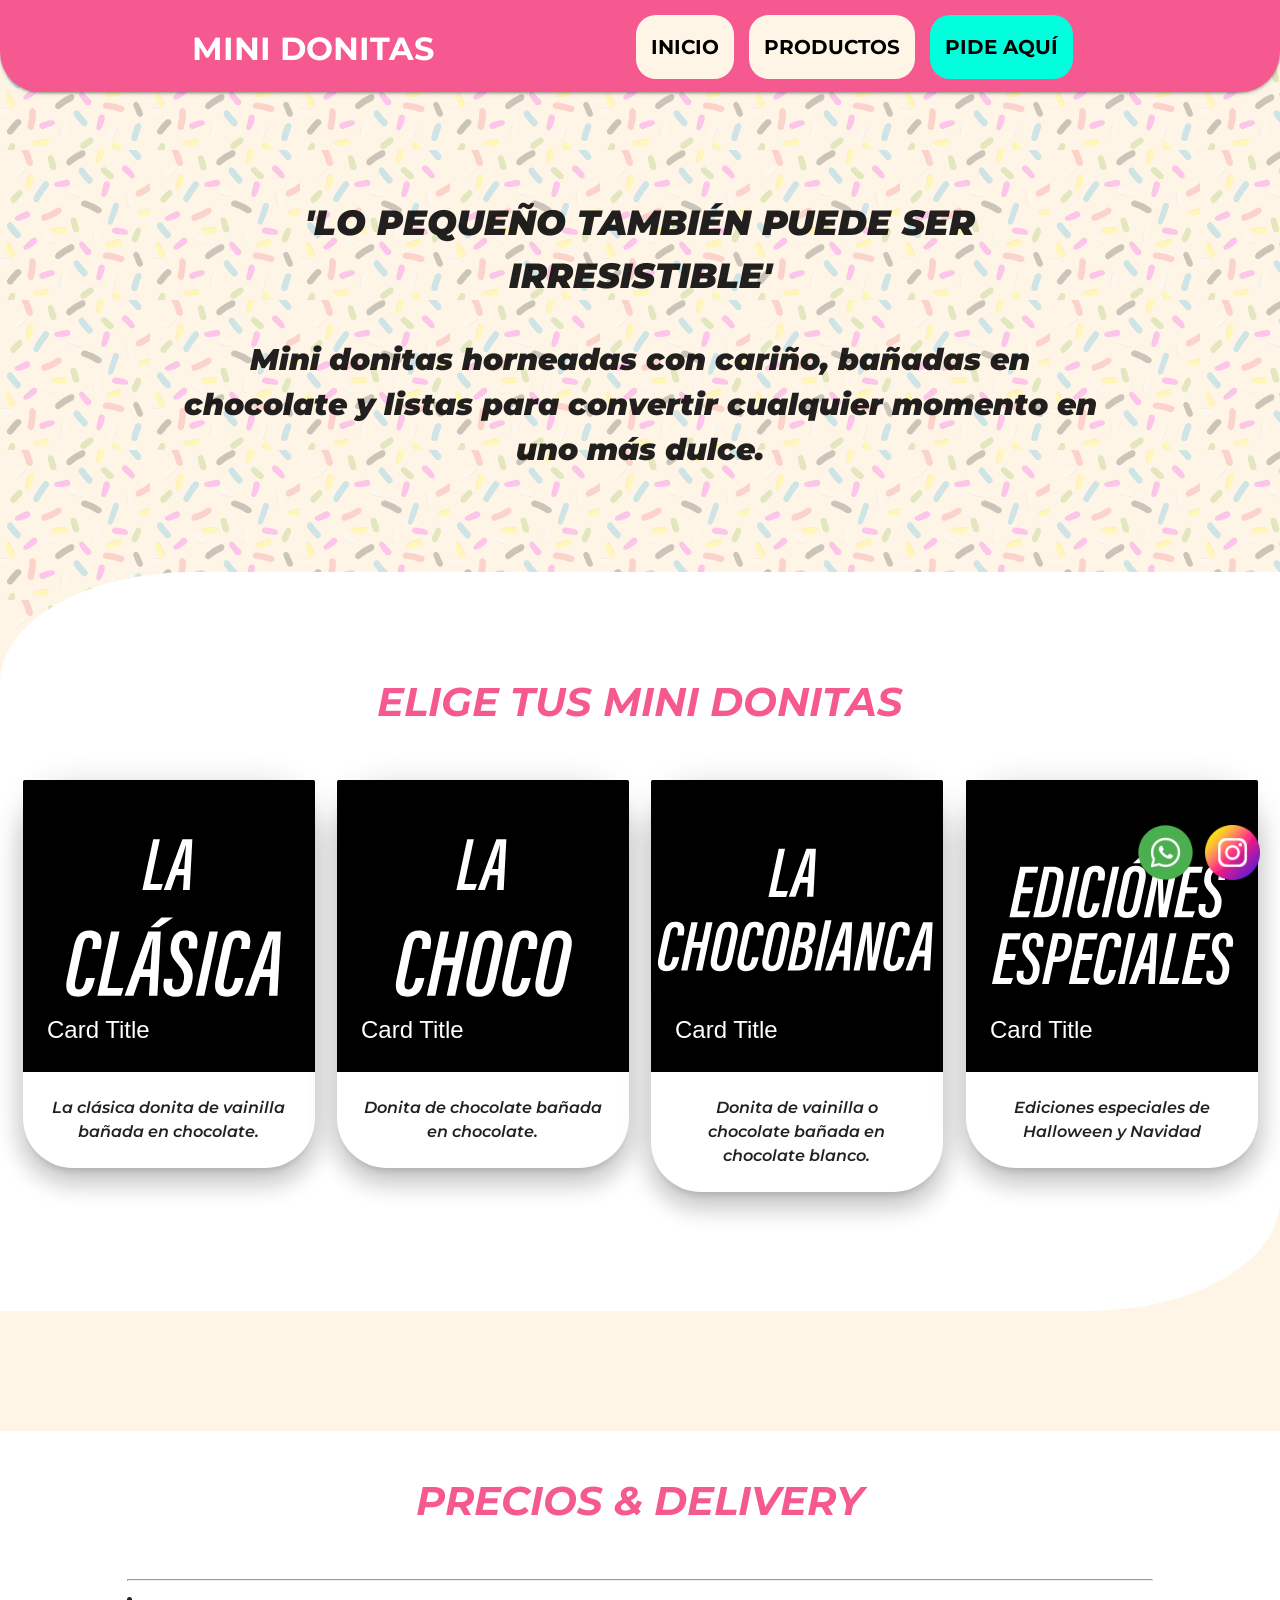
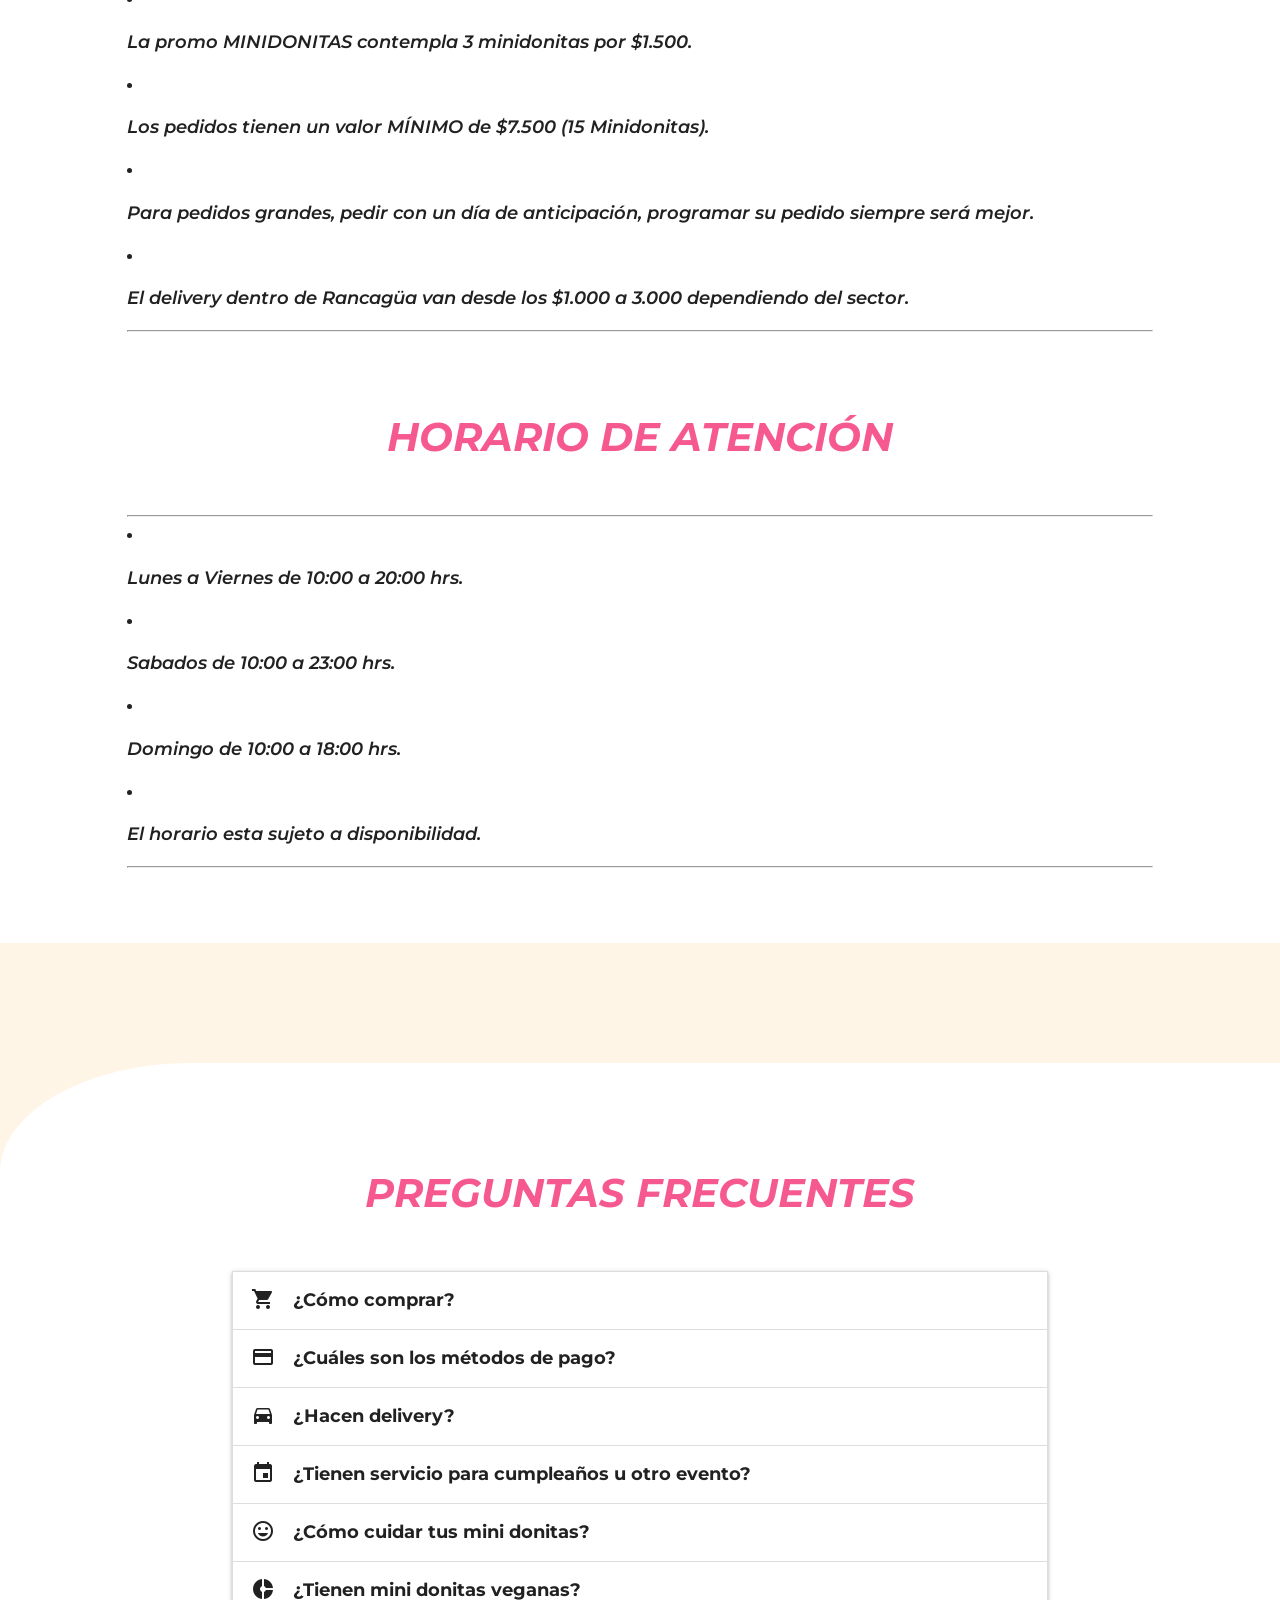
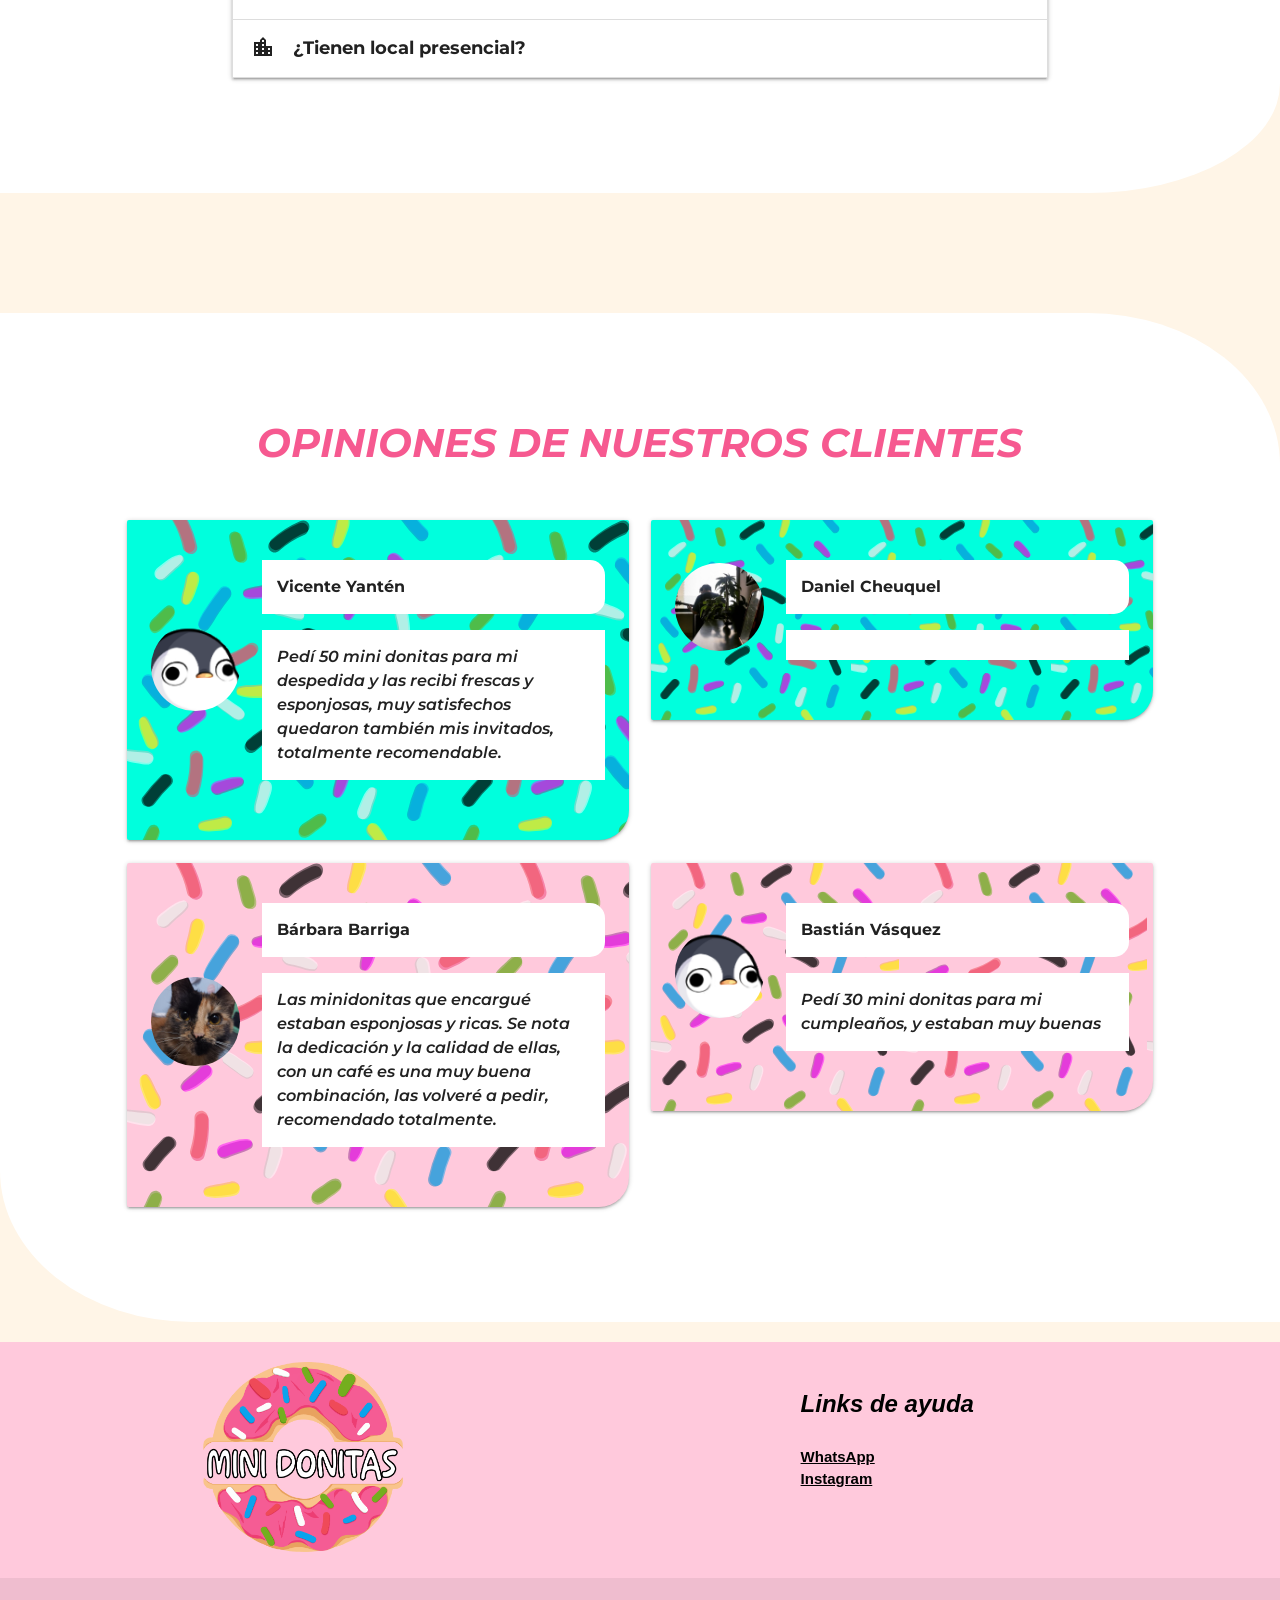
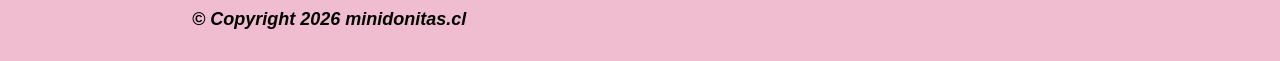
==== commit 58aa184d: "Add files via upload" ====
--- a/index.html
+++ b/index.html
@@ -9,7 +9,7 @@
 </head>
 
     <!--Import Google Icon Font-->
-      <link href="https://fonts.googleapis.com/icon?family=Material+Icons" rel="stylesheet">
+    <link href="https://fonts.googleapis.com/icon?family=Material+Icons" rel="stylesheet">
     <!-- Compiled and minified CSS -->
     <link rel="stylesheet" href="https://cdnjs.cloudflare.com/ajax/libs/materialize/1.0.0/css/materialize.min.css">
     <!-- CSS-->
@@ -25,6 +25,9 @@
 
     <!-- Animated-->
     <link rel="stylesheet" href="https://cdnjs.cloudflare.com/ajax/libs/animate.css/4.1.1/animate.min.css"/>
+
+    <!-- ico -->
+    <link rel="icon" href="IMG/Logos/logo_minidonitas_ico.ico" type="image/x-icon">
 
 <body>
 
@@ -85,7 +88,7 @@
 
             <p class="titulo1">ELIGE TUS MINI DONITAS</p>
 
-            <div class="col s10 offset-s1 m4 offset-m2 l3">
+            <div class="col s10 offset-s1 m5 offset-m1 l3">
                 <div class="card z-depth-4 animate__animated animate__backInUp">
                     <div class="card-image">
                         <img class="imagenes responsive-image" src="IMG/Donas/la_clasica.svg">
@@ -97,7 +100,7 @@
                 </div>
             </div>
 
-            <div class="col s10 offset-s1 m4 offset-m1 l3">
+            <div class="col s10 offset-s1 m5 l3">
                 <div class="card z-depth-4 animate__animated animate__backInUp">
                     <div class="card-image">
                         <img class="imagenes responsive-image" src="IMG/Donas/la_choco.svg">
@@ -111,7 +114,7 @@
 
             <div class="clearfix hide-on-large-only"></div>
 
-            <div class="col s10 offset-s1 m4 offset-m2 l3">
+            <div class="col s10 offset-s1 m5 offset-m1 l3">
                 <div class="card z-depth-4 animate__animated animate__backInUp">
                     <div class="card-image">
                         <img class="imagenes responsive-image" src="IMG/Donas/la_chocoblanca.svg">
@@ -123,7 +126,7 @@
                 </div>
             </div>
 
-            <div class="col s10 offset-s1 m4 offset-m1 l3">
+            <div class="col s10 offset-s1 m5 l3">
                 <div class="card z-depth-4 animate__animated animate__backInUp">
                     <div class="card-image">
                         <img class="imagenes responsive-image" src="IMG/Donas/ediciones_especiales.svg">
@@ -164,6 +167,7 @@
                 <li><p class="texto1">Lunes a Viernes de 10:00 a 20:00 hrs.</p></ul>
                 <li><p class="texto1">Sabados de 10:00 a 23:00 hrs.</p></li>
                 <li><p class="texto1">Domingo de 10:00 a 18:00 hrs.</p></li>
+                <li><p class="texto1">El horario esta sujeto a disponibilidad.</p></li>
                 <hr>
                 <br><br><br>
             </div>     
@@ -249,12 +253,12 @@
                 <div class="card-panel hoverable fondo_carta carta">
                     <div class="row valign-wrapper">
                         <div class="col s3">
-                            <img src="IMG/Testimonios/derp.png" alt="" class="circle responsive-img"> <!-- notice the "circle" class -->
+                            <img src="IMG/Opiniones/dany-100.jpg" alt="" class="circle responsive-img"> <!-- notice the "circle" class -->
                         </div>
                         <div class="col s10">
-                            <p class="nombre_opinion">Nathaly Ávila</p>
+                            <p class="nombre_opinion">Daniel Cheuquel</p>
                             <div>
-                                <p class="texto_opinion">Para mi cumpleaños pedimos 30 mini donitas, y estaban muy buenas</p>
+                                <p class="texto_opinion"></p>
                             </div>
                         </div>
                     </div>
@@ -268,12 +272,12 @@
                 <div class="card-panel hoverable fondo_carta carta2">
                     <div class="row valign-wrapper">
                         <div class="col s3">
-                            <img src="IMG/Testimonios/derp.png" alt="" class="circle responsive-img"> <!-- notice the "circle" class -->
+                            <img src="IMG/Opiniones/barbara.jpg" alt="" class="circle responsive-img"> <!-- notice the "circle" class -->
                         </div>
                         <div class="col s10">
                             <p class="nombre_opinion">Bárbara Barriga</p>
                             <div>
-                                <p class="texto_opinion">Pedí 50 mini donitas para mi despedida y las recibi en perfecto estado, frescas y esponjosas, muy satisfechos quedaron también mis invitados, totalmente recomendable.</p>
+                                <p class="texto_opinion">Las minidonitas que encargué estaban esponjosas y ricas. Se nota la dedicación y la calidad de ellas, con un café es una muy buena combinación, las volveré a pedir, recomendado totalmente.</p>
                             </div>
                         </div>
                     </div>
@@ -309,13 +313,13 @@
           <div class="container">
             <div class="row">
               <div class="col l6 s12">
-            <img src="IMG/Logos/logominidonitasNEGRAS.png" alt="logo_minidonitas" id="logo_footer">
+            <img src="IMG/Logos/logominidonitas_contorno.png" alt="logo_minidonitas" id="logo_footer">
               </div>
               <div class="col l4 offset-l2 s12">
                 <p class="links">Links de ayuda</p>
                 <ul>
-                  <li><a class="enlaces4" href="#!">WhatsApp</a></li>
-                  <li><a class="enlaces4" href="#!">Instagram</a></li>
+                  <li><a class="enlaces4" href="https://wa.me/56966266251" target="_blank">WhatsApp</a></li>
+                  <li><a class="enlaces4" href="https://www.instagram.com/bass_.posting/" target="_blank">Instagram</a></li>
                 </ul>
               </div>
             </div>
--- a/CSS/styles.css
+++ b/CSS/styles.css
@@ -113,7 +113,8 @@
  
     #enlace1{
         color: #ffffff;
-        font-weight: 700;
+        font-family: "Montserrat", sans-serif;
+        font-weight: 900;
         font-size: 18px;
         background-color: #f65990;
         margin-top: 60px;
@@ -128,7 +129,8 @@
 
     #enlace2{
         color: #ffffff;
-        font-weight: 700;
+        font-family: "Montserrat", sans-serif;
+        font-weight: 900;
         font-size: 18px;
         background-color: #f65990;
         margin-top: 20px;
@@ -143,7 +145,8 @@
 
     #enlace3{
         color: #000000;
-        font-weight: 700;
+        font-family: "Montserrat", sans-serif;
+        font-weight: 900;
         font-size: 18px;
         background-color: #00ffdd;
         margin-top: 20px;
@@ -169,7 +172,7 @@
     
     #enlace3:hover{
         scale: 1.01;
-        background-color: #ffffff;
+        background-color: #00ffdd;
     }
 
 
@@ -183,7 +186,7 @@
     #logo_side_nav{
         height: 200px;
         margin-top: 150px;
-        width: 230px;
+        width: 220px;
 
     }
 
@@ -411,6 +414,8 @@
         font-weight: 600;
         background-color: #ffffff;
         padding: 15px;
+        font-family: "Montserrat", sans-serif;
+        font-style: italic;
     }
 
     .fondo_carta{
@@ -469,9 +474,10 @@
         text-decoration: underline;
         color: #000000;
         transition: color 0.2s ease-in-out;
+        font-weight: 700;
     }
     .enlaces4:hover{
-        color:#00ffdd;
+        color:#ffffff;
     }
     .copy{
         font-weight: 900;
--- a/CSS/querys.css
+++ b/CSS/querys.css
@@ -74,7 +74,8 @@
  
     #enlace1{
         color: #ffffff;
-        font-weight: 700;
+        font-family: "Montserrat", sans-serif;
+        font-weight: 900;
         font-size: 18px;
         background-color: #f65990;
         margin-top: 60px;
@@ -89,7 +90,8 @@
 
     #enlace2{
         color: #ffffff;
-        font-weight: 700;
+        font-family: "Montserrat", sans-serif;
+        font-weight: 900;
         font-size: 18px;
         background-color: #f65990;
         margin-top: 20px;
@@ -104,7 +106,8 @@
 
     #enlace3{
         color: #000000;
-        font-weight: 700;
+        font-family: "Montserrat", sans-serif;
+        font-weight: 900;
         font-size: 18px;
         background-color: #00ffdd;
         margin-top: 20px;
@@ -130,7 +133,7 @@
     
     #enlace3:hover{
         scale: 1.01;
-        background-color: #ffffff;
+        background-color: #00ffdd;
     }
 
 
@@ -144,7 +147,7 @@
     #logo_side_nav{
         height: 200px;
         margin-top: 150px;
-        width: 230px;
+        width: 220px;
 
     }
 
@@ -523,7 +526,8 @@
  
     #enlace1{
         color: #ffffff;
-        font-weight: 700;
+        font-family: "Montserrat", sans-serif;
+        font-weight: 900;
         font-size: 18px;
         background-color: #f65990;
         margin-top: 60px;
@@ -538,7 +542,8 @@
 
     #enlace2{
         color: #ffffff;
-        font-weight: 700;
+        font-family: "Montserrat", sans-serif;
+        font-weight: 900;
         font-size: 18px;
         background-color: #f65990;
         margin-top: 20px;
@@ -553,7 +558,8 @@
 
     #enlace3{
         color: #000000;
-        font-weight: 700;
+        font-family: "Montserrat", sans-serif;
+        font-weight: 900;
         font-size: 18px;
         background-color: #00ffdd;
         margin-top: 20px;
@@ -565,6 +571,7 @@
         transition: background-color 0.2s ease-in-out;
     }
 
+
     #enlace1:hover{
         scale: 1.01;
         background-color: #00ffdd;
@@ -579,7 +586,7 @@
     
     #enlace3:hover{
         scale: 1.01;
-        background-color: #ffffff;
+        background-color: #00ffdd;
     }
 
 
@@ -593,7 +600,7 @@
     #logo_side_nav{
         height: 200px;
         margin-top: 150px;
-        width: 230px;
+        width: 220px;
 
     }
 
@@ -974,7 +981,8 @@
  
     #enlace1{
         color: #ffffff;
-        font-weight: 700;
+        font-family: "Montserrat", sans-serif;
+        font-weight: 900;
         font-size: 18px;
         background-color: #f65990;
         margin-top: 60px;
@@ -989,7 +997,8 @@
 
     #enlace2{
         color: #ffffff;
-        font-weight: 700;
+        font-family: "Montserrat", sans-serif;
+        font-weight: 900;
         font-size: 18px;
         background-color: #f65990;
         margin-top: 20px;
@@ -1004,7 +1013,8 @@
 
     #enlace3{
         color: #000000;
-        font-weight: 700;
+        font-family: "Montserrat", sans-serif;
+        font-weight: 900;
         font-size: 18px;
         background-color: #00ffdd;
         margin-top: 20px;
@@ -1030,7 +1040,7 @@
     
     #enlace3:hover{
         scale: 1.01;
-        background-color: #ffffff;
+        background-color: #00ffdd;
     }
 
 
@@ -1044,7 +1054,7 @@
     #logo_side_nav{
         height: 200px;
         margin-top: 150px;
-        width: 230px;
+        width: 220px;
 
     }
 
@@ -1425,7 +1435,8 @@
  
     #enlace1{
         color: #ffffff;
-        font-weight: 700;
+        font-family: "Montserrat", sans-serif;
+        font-weight: 900;
         font-size: 18px;
         background-color: #f65990;
         margin-top: 60px;
@@ -1440,7 +1451,8 @@
 
     #enlace2{
         color: #ffffff;
-        font-weight: 700;
+        font-family: "Montserrat", sans-serif;
+        font-weight: 900;
         font-size: 18px;
         background-color: #f65990;
         margin-top: 20px;
@@ -1455,7 +1467,8 @@
 
     #enlace3{
         color: #000000;
-        font-weight: 700;
+        font-family: "Montserrat", sans-serif;
+        font-weight: 900;
         font-size: 18px;
         background-color: #00ffdd;
         margin-top: 20px;
@@ -1481,7 +1494,7 @@
     
     #enlace3:hover{
         scale: 1.01;
-        background-color: #ffffff;
+        background-color: #00ffdd;
     }
 
 
@@ -1495,7 +1508,7 @@
     #logo_side_nav{
         height: 200px;
         margin-top: 150px;
-        width: 230px;
+        width: 220px;
 
     }
 
@@ -1878,7 +1891,8 @@
  
     #enlace1{
         color: #ffffff;
-        font-weight: 700;
+        font-family: "Montserrat", sans-serif;
+        font-weight: 900;
         font-size: 18px;
         background-color: #f65990;
         margin-top: 60px;
@@ -1893,7 +1907,8 @@
 
     #enlace2{
         color: #ffffff;
-        font-weight: 700;
+        font-family: "Montserrat", sans-serif;
+        font-weight: 900;
         font-size: 18px;
         background-color: #f65990;
         margin-top: 20px;
@@ -1908,7 +1923,8 @@
 
     #enlace3{
         color: #000000;
-        font-weight: 700;
+        font-family: "Montserrat", sans-serif;
+        font-weight: 900;
         font-size: 18px;
         background-color: #00ffdd;
         margin-top: 20px;
@@ -1934,7 +1950,7 @@
     
     #enlace3:hover{
         scale: 1.01;
-        background-color: #ffffff;
+        background-color: #00ffdd;
     }
 
 
@@ -1948,7 +1964,7 @@
     #logo_side_nav{
         height: 200px;
         margin-top: 150px;
-        width: 230px;
+        width: 220px;
 
     }
 
@@ -2224,7 +2240,7 @@
         margin-bottom: 0px;
         height: 190px;
         width: 200px;
-        margin-left: 320px;
+        margin-left: 220px;
     }
 
     .links{
@@ -2330,7 +2346,8 @@
  
     #enlace1{
         color: #ffffff;
-        font-weight: 700;
+        font-family: "Montserrat", sans-serif;
+        font-weight: 900;
         font-size: 18px;
         background-color: #f65990;
         margin-top: 60px;
@@ -2345,7 +2362,8 @@
 
     #enlace2{
         color: #ffffff;
-        font-weight: 700;
+        font-family: "Montserrat", sans-serif;
+        font-weight: 900;
         font-size: 18px;
         background-color: #f65990;
         margin-top: 20px;
@@ -2360,7 +2378,8 @@
 
     #enlace3{
         color: #000000;
-        font-weight: 700;
+        font-family: "Montserrat", sans-serif;
+        font-weight: 900;
         font-size: 18px;
         background-color: #00ffdd;
         margin-top: 20px;
@@ -2386,7 +2405,7 @@
     
     #enlace3:hover{
         scale: 1.01;
-        background-color: #ffffff;
+        background-color: #00ffdd;
     }
 
 
@@ -2400,7 +2419,7 @@
     #logo_side_nav{
         height: 200px;
         margin-top: 150px;
-        width: 230px;
+        width: 220px;
 
     }
 
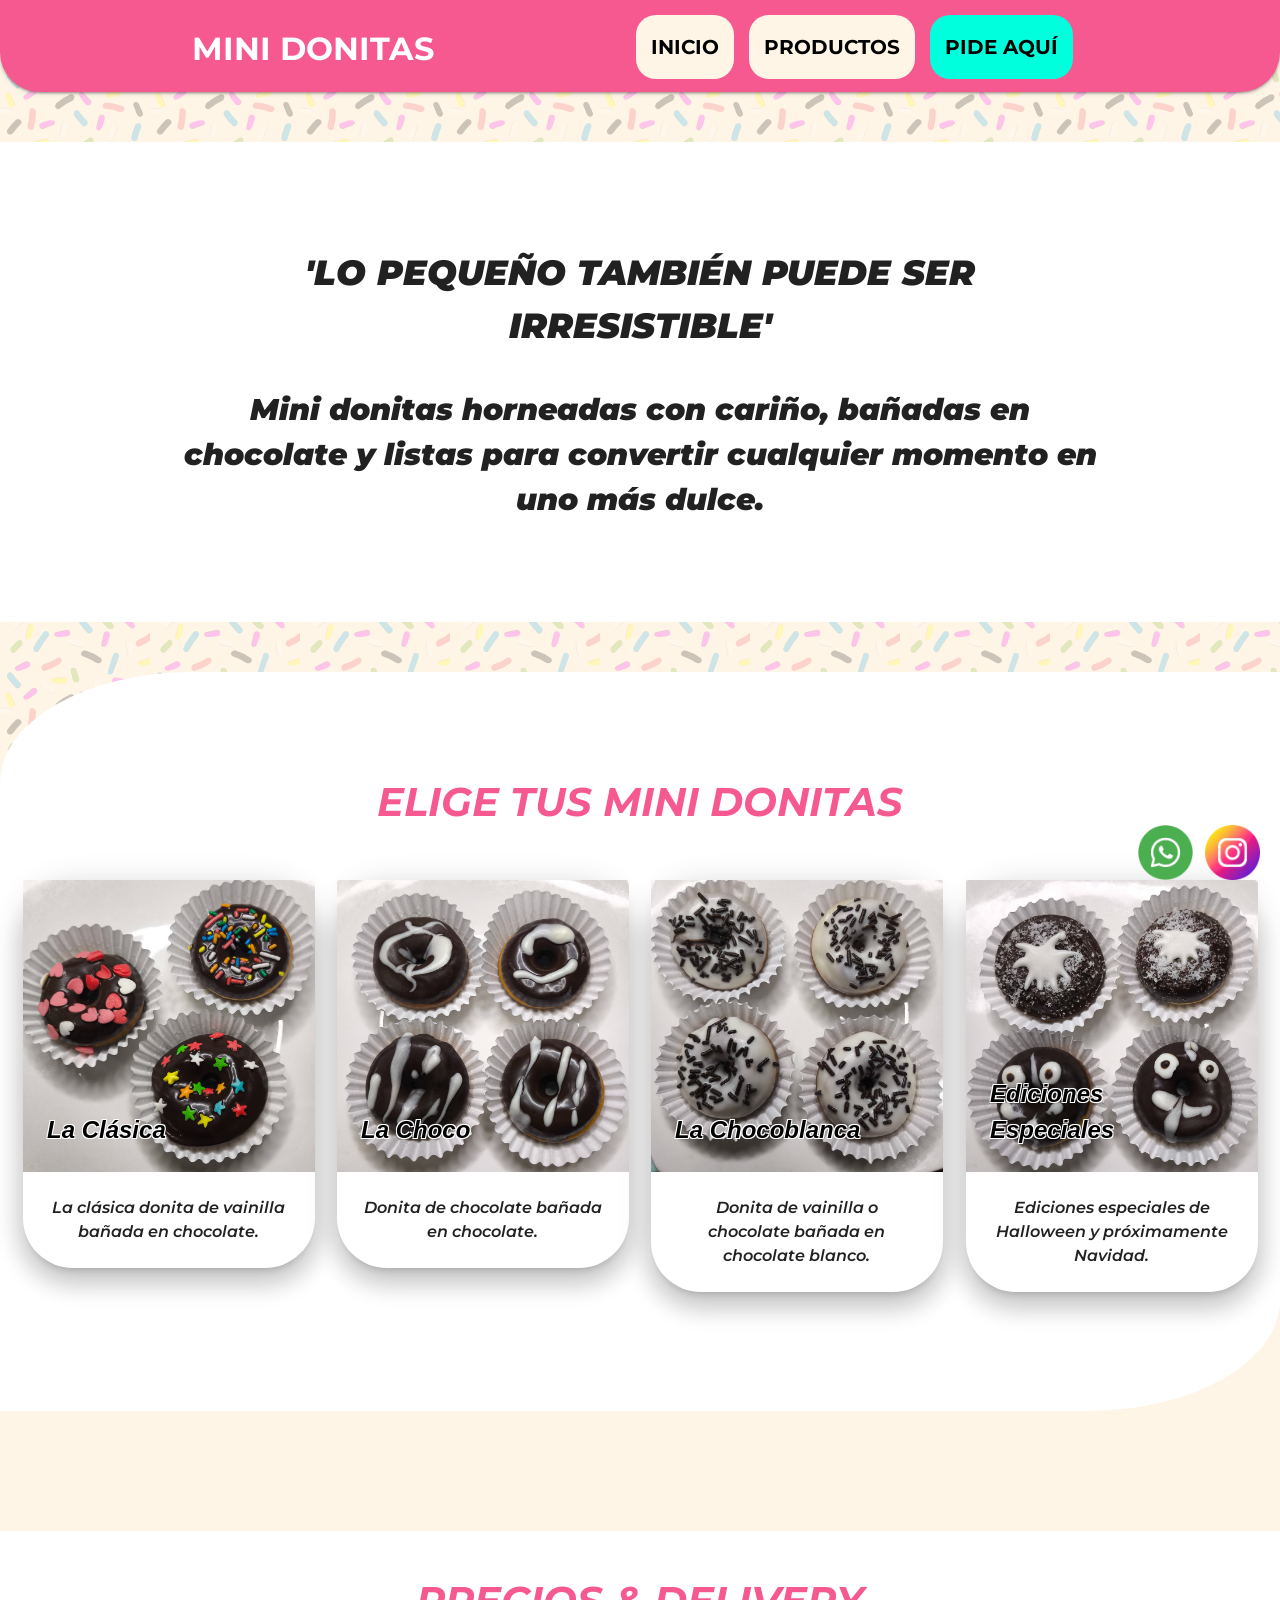
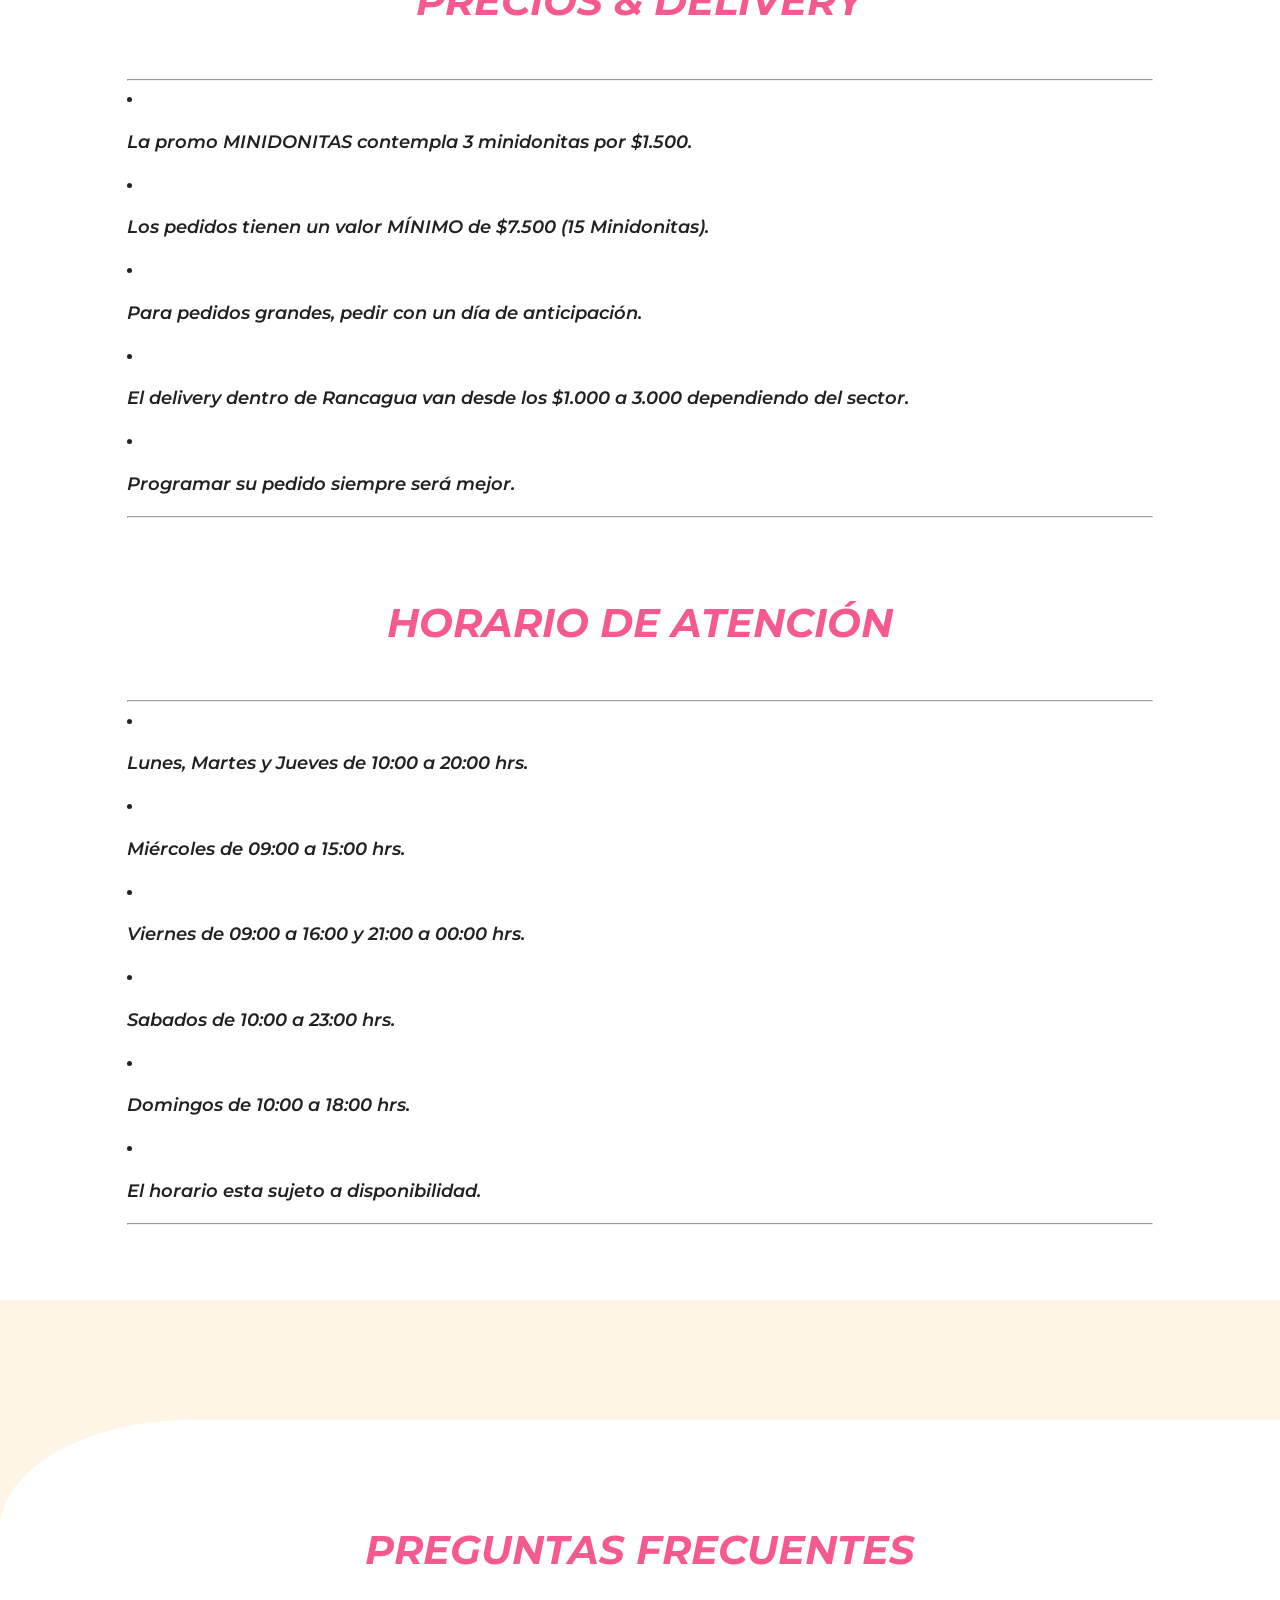
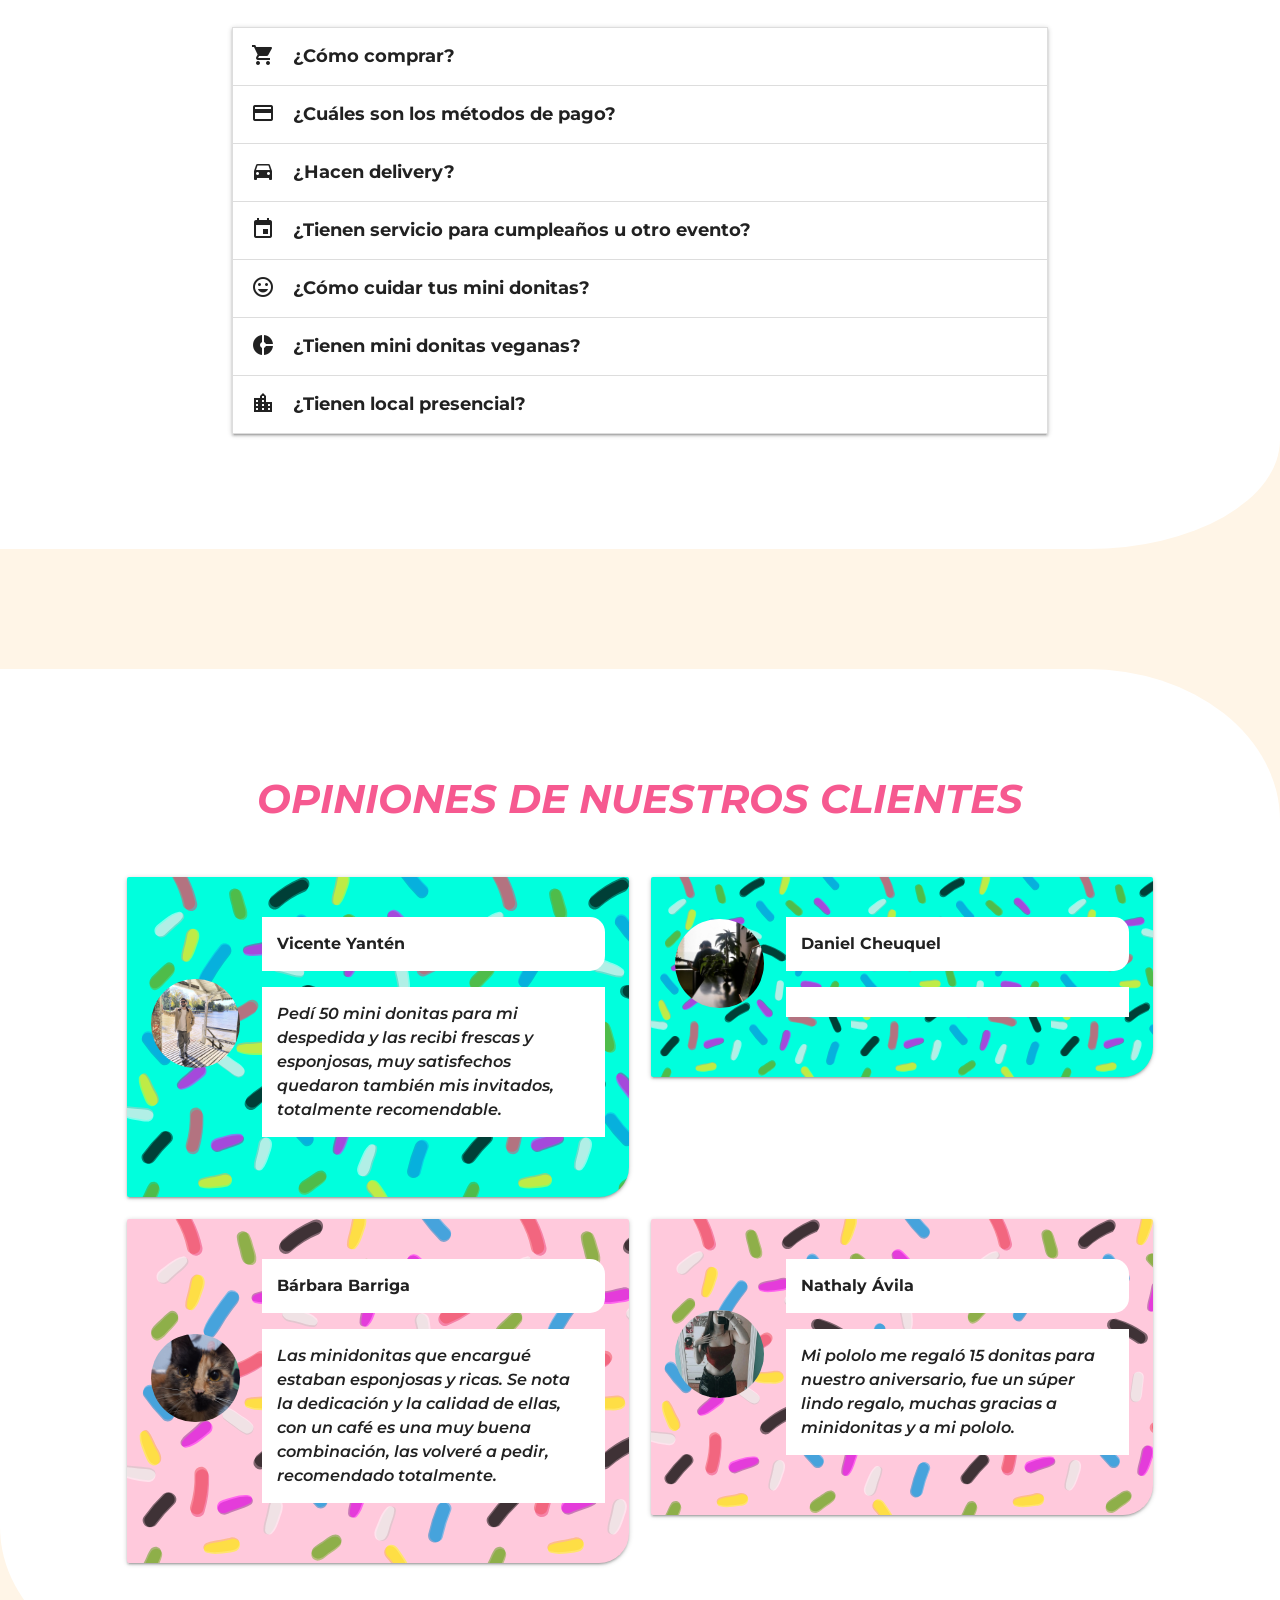
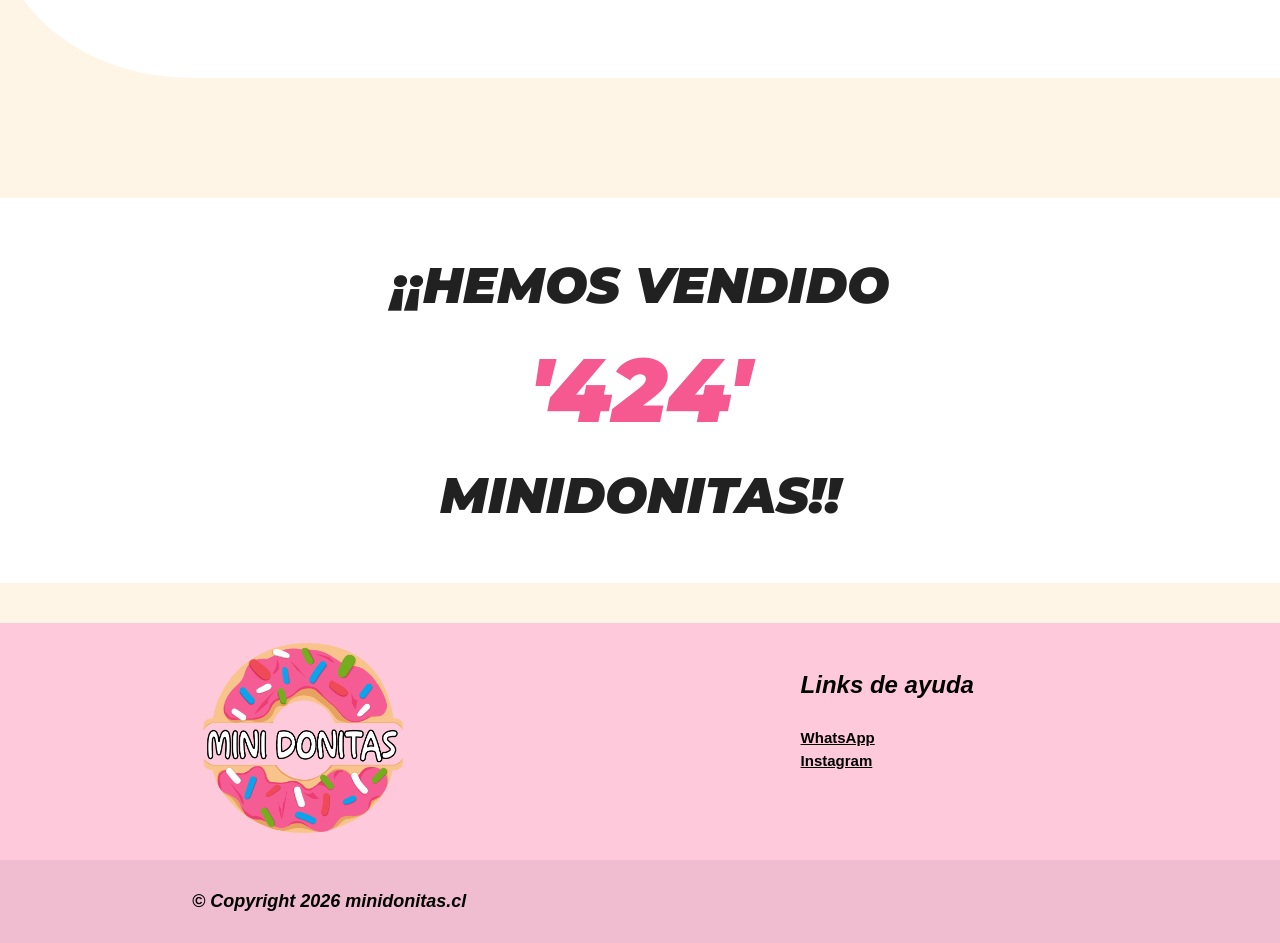
==== commit c05ed77b: "Add files via upload" ====
--- a/index.html
+++ b/index.html
@@ -69,7 +69,7 @@
         </a> 
     </div>
 
-   <div class="fondoDonita">
+   <div class="fondoDonita" id="cajaIntroduccion">
         <div class="row">
             <div class="col s12 m12 l12">
                 <div class="col s12 m10 offset-m1 l10 offset-l1 animate__animated animate__backInLeft" id="caja0">
@@ -91,8 +91,8 @@
             <div class="col s10 offset-s1 m5 offset-m1 l3">
                 <div class="card z-depth-4 animate__animated animate__backInUp">
                     <div class="card-image">
-                        <img class="imagenes responsive-image" src="IMG/Donas/la_clasica.svg">
-                        <span class="card-title">Card Title</span>
+                        <img class="imagenes responsive-image" src="IMG/Imagenes/la_clasica-100.jpg">
+                        <span class="card-title" id="title-carta1">La Clásica</span>
                     </div>
                     <div class="card-content">
                         <p class="nombres">La clásica donita de vainilla bañada en chocolate.</p>
@@ -103,8 +103,8 @@
             <div class="col s10 offset-s1 m5 l3">
                 <div class="card z-depth-4 animate__animated animate__backInUp">
                     <div class="card-image">
-                        <img class="imagenes responsive-image" src="IMG/Donas/la_choco.svg">
-                        <span class="card-title">Card Title</span>
+                        <img class="imagenes responsive-image" src="IMG/Imagenes/la_chocoblanca-100.jpg">
+                        <span class="card-title" id="title-carta2">La Choco</span>
                     </div>
                     <div class="card-content">
                         <p class="nombres">Donita de chocolate bañada en chocolate.</p>
@@ -117,8 +117,8 @@
             <div class="col s10 offset-s1 m5 offset-m1 l3">
                 <div class="card z-depth-4 animate__animated animate__backInUp">
                     <div class="card-image">
-                        <img class="imagenes responsive-image" src="IMG/Donas/la_chocoblanca.svg">
-                        <span class="card-title">Card Title</span>
+                        <img class="imagenes responsive-image" src="IMG/Imagenes/la_blanca-100.jpg">
+                        <span class="card-title" id="title-carta3">La Chocoblanca</span>
                     </div>
                     <div class="card-content">
                         <p class="nombres">Donita de vainilla o chocolate bañada en chocolate blanco.</p>
@@ -129,11 +129,11 @@
             <div class="col s10 offset-s1 m5 l3">
                 <div class="card z-depth-4 animate__animated animate__backInUp">
                     <div class="card-image">
-                        <img class="imagenes responsive-image" src="IMG/Donas/ediciones_especiales.svg">
-                        <span class="card-title">Card Title</span>
+                        <img class="imagenes responsive-image" src="IMG/Imagenes/ediciones_especiales-100.jpg">
+                        <span class="card-title" id="title-carta3">Ediciones Especiales</span>
                     </div>
                     <div class="card-content">
-                        <p class="nombres">Ediciones especiales de Halloween y Navidad</p>
+                        <p class="nombres">Ediciones especiales de Halloween y próximamente Navidad.</p>
                     </div>
                 </div>
             </div>
@@ -154,8 +154,10 @@
                 <hr>
                 <li><p class="texto1">La promo MINIDONITAS contempla 3 minidonitas por $1.500.</p></ul>
                 <li><p class="texto1">Los pedidos tienen un valor MÍNIMO de $7.500 (15 Minidonitas).</p></li>
-                <li><p class="texto1">Para pedidos grandes, pedir con un día de anticipación, programar su pedido siempre será mejor.</p></li>
-                <li><p class="texto1">El delivery dentro de Rancagüa van desde los $1.000 a 3.000 dependiendo del sector.</p></li>
+                <li><p class="texto1">Para pedidos grandes, pedir con un día de anticipación.</p></li>
+                <li><p class="texto1">El delivery dentro de Rancagua van desde los $1.000 a 3.000 dependiendo del sector.</p></li>
+                <li><p class="texto1">Programar su pedido siempre será mejor.</p></li>
+                
                 <hr>
                 <br><br><br>
             </div>
@@ -164,9 +166,11 @@
 
             <div class="col s10 offset-s1 m10 offset-m1 l10 offset-l1">
                 <hr>
-                <li><p class="texto1">Lunes a Viernes de 10:00 a 20:00 hrs.</p></ul>
+                <li><p class="texto1">Lunes, Martes y Jueves de 10:00 a 20:00 hrs.</p></ul>
+                <li><p class="texto1">Miércoles de 09:00 a 15:00 hrs.</p></ul>
+                <li><p class="texto1">Viernes de 09:00 a 16:00 y 21:00 a 00:00 hrs.</p></ul>
                 <li><p class="texto1">Sabados de 10:00 a 23:00 hrs.</p></li>
-                <li><p class="texto1">Domingo de 10:00 a 18:00 hrs.</p></li>
+                <li><p class="texto1">Domingos de 10:00 a 18:00 hrs.</p></li>
                 <li><p class="texto1">El horario esta sujeto a disponibilidad.</p></li>
                 <hr>
                 <br><br><br>
@@ -197,7 +201,7 @@
                     </li>
                     <li>
                         <div class="collapsible-header preguntasFrecuentes"><i class="material-icons">directions_car</i>¿Hacen delivery?</div>
-                        <div class="collapsible-body spawn"><span>Realizamos delivery dentro de Rancagüa con un valor entre $1.000 a $3.000 pesos.</span></div>
+                        <div class="collapsible-body spawn"><span>Realizamos delivery dentro de Rancagua con un valor entre $1.000 a $3.000 pesos.</span></div>
                     </li>
                     <li>
                         <div class="collapsible-header preguntasFrecuentes2"><i class="material-icons">event</i>¿Tienen servicio para cumpleaños u otro evento?</div>
@@ -237,7 +241,7 @@
                 <div class="card-panel hoverable fondo_carta carta">
                     <div class="row valign-wrapper">
                         <div class="col s3">
-                            <img src="IMG/Testimonios/derp.png" alt="" class="circle responsive-img"> <!-- notice the "circle" class -->
+                            <img src="IMG/Opiniones/vicente-100.jpg" alt="" class="circle responsive-img"> <!-- notice the "circle" class -->
                         </div>
                         <div class="col s10">
                             <p class="nombre_opinion">Vicente Yantén</p>
@@ -288,12 +292,12 @@
                 <div class="card-panel hoverable fondo_carta carta2">
                     <div class="row valign-wrapper">
                         <div class="col s3">
-                            <img src="IMG/Testimonios/derp.png" alt="" class="circle responsive-img"> <!-- notice the "circle" class -->
+                            <img src="IMG/Opiniones/nathaly-100.jpg" alt="" class="circle responsive-img"> <!-- notice the "circle" class -->
                         </div>
                         <div class="col s10">
-                            <p class="nombre_opinion">Bastián Vásquez</p>
+                            <p class="nombre_opinion">Nathaly Ávila</p>
                             <div>
-                                <p class="texto_opinion">Pedí 30 mini donitas para mi cumpleaños, y estaban muy buenas</p>
+                                <p class="texto_opinion">Mi pololo me regaló 15 donitas para nuestro aniversario, fue un súper lindo regalo, muchas gracias a minidonitas y a mi pololo.</p>
                             </div>
                         </div>
                     </div>
@@ -302,39 +306,50 @@
 
 
             <div class="clearfix" id="caja9"></div>
-
-
-        </div>
-    </div>
-
-
-
-     <footer class="page-footer">
-          <div class="container">
+        </div>
+    </div>
+
+
+    <div class="row">
+        <div class="col s12 m12 l12" id="cajaContador">
+            <div class="col s12 m12 l12" id="cajaContador2">   
+                <p class="texto2">¡¡HEMOS VENDIDO
+                    <br> 
+                        <span class="texto3">'</span><span class="texto3" id="contador">0</span><span class="texto3">'</span>
+                    <br> 
+                    MINIDONITAS!!
+                </p>
+            </div>
+        </div>
+    </div>
+
+    <footer class="page-footer">
+        <div class="container">
             <div class="row">
-              <div class="col l6 s12">
-            <img src="IMG/Logos/logominidonitas_contorno.png" alt="logo_minidonitas" id="logo_footer">
-              </div>
-              <div class="col l4 offset-l2 s12">
-                <p class="links">Links de ayuda</p>
-                <ul>
-                  <li><a class="enlaces4" href="https://wa.me/56966266251" target="_blank">WhatsApp</a></li>
-                  <li><a class="enlaces4" href="https://www.instagram.com/bass_.posting/" target="_blank">Instagram</a></li>
-                </ul>
-              </div>
-            </div>
-          </div>
-          <div class="footer-copyright">
+                <div class="col l6 s12">
+                    <img src="IMG/Logos/logominidonitas_contorno.png" alt="logo_minidonitas" id="logo_footer">
+                </div>
+                <div class="col l4 offset-l2 s12">
+                    <p class="links">Links de ayuda</p>
+                    <ul>
+                        <li><a class="enlaces4" href="https://wa.me/56966266251" target="_blank">WhatsApp</a></li>
+                        <li><a class="enlaces4" href="https://www.instagram.com/bass_.posting/" target="_blank">Instagram</a></li>
+                    </ul>
+                </div>
+            </div>
+        </div>
+        <div class="footer-copyright">
             <div class="container">
-            <p class="copy">© Copyright 2026 minidonitas.cl</p>
-            </div>
-          </div>
-        </footer>
+                <p class="copy">© Copyright 2026 minidonitas.cl</p>
+            </div>
+        </div>
+    </footer>
 
 
     <!-- CDN -->
     <script src="https://cdnjs.cloudflare.com/ajax/libs/materialize/1.0.0/js/materialize.min.js"></script>
 
+    <script src="JS/contador.js"></script>
 
     <script>
         document.addEventListener('DOMContentLoaded', function(){
--- a/CSS/styles.css
+++ b/CSS/styles.css
@@ -234,6 +234,12 @@
     }
 
 
+    #cajaIntroduccion{
+        background-color: #ffffff;
+        margin-top: 50px;
+        margin-bottom: 50px;
+    }
+
     #caja0{
         margin-top: 50px;
     }
@@ -286,6 +292,50 @@
 
     }
 
+    #title-carta1{
+        color: #000000;
+        font-weight: 700;
+        font-style: italic;
+        text-shadow: 
+            -1px -1px 0 #ffffff,  
+            1px -1px 0 #ffffff,
+            -1px  1px 0 #ffffff,
+            1px  1px 0 #ffffff;
+    }
+
+    #title-carta2{
+        color: #000000;
+        font-weight: 700;
+        font-style: italic;
+        text-shadow: 
+            -1px -1px 0 #ffffff,  
+            1px -1px 0 #ffffff,
+            -1px  1px 0 #ffffff,
+            1px  1px 0 #ffffff;
+    }
+
+    #title-carta3{
+        color: #000000;
+        font-weight: 700;
+        font-style: italic;
+        text-shadow: 
+            -1px -1px 0 #ffffff,  
+            1px -1px 0 #ffffff,
+            -1px  1px 0 #ffffff,
+            1px  1px 0 #ffffff;
+    }
+
+    #title-carta4{
+        color: #000000;
+        font-weight: 700;
+        font-style: italic;
+        text-shadow: 
+            -1px -1px 0 #ffffff,  
+            1px -1px 0 #ffffff,
+            -1px  1px 0 #ffffff,
+            1px  1px 0 #ffffff;
+    }
+
 
     .nombres{
         font-weight: 600;
@@ -443,6 +493,35 @@
 
 /*------------------*/
 
+
+/*Caja Contador de Donitas*/
+
+    #cajaContador{
+        background-color: #ffffff;
+        margin-top: 100px;
+        margin-bottom: 20px;
+    }
+
+    #cajaContador2{
+        
+        text-align: center;
+    }
+
+    .texto2{
+        font-size: 50px;
+        font-weight: 900;
+        font-family: "Montserrat", sans-serif;
+        font-style: italic;
+    }
+
+    .texto3{
+        font-size: 90px;
+        font-weight: 900;
+        font-family: "Montserrat", sans-serif;
+        color: #f65990;
+    }
+
+/*------------------------*/
 
 /*Footer*/
 
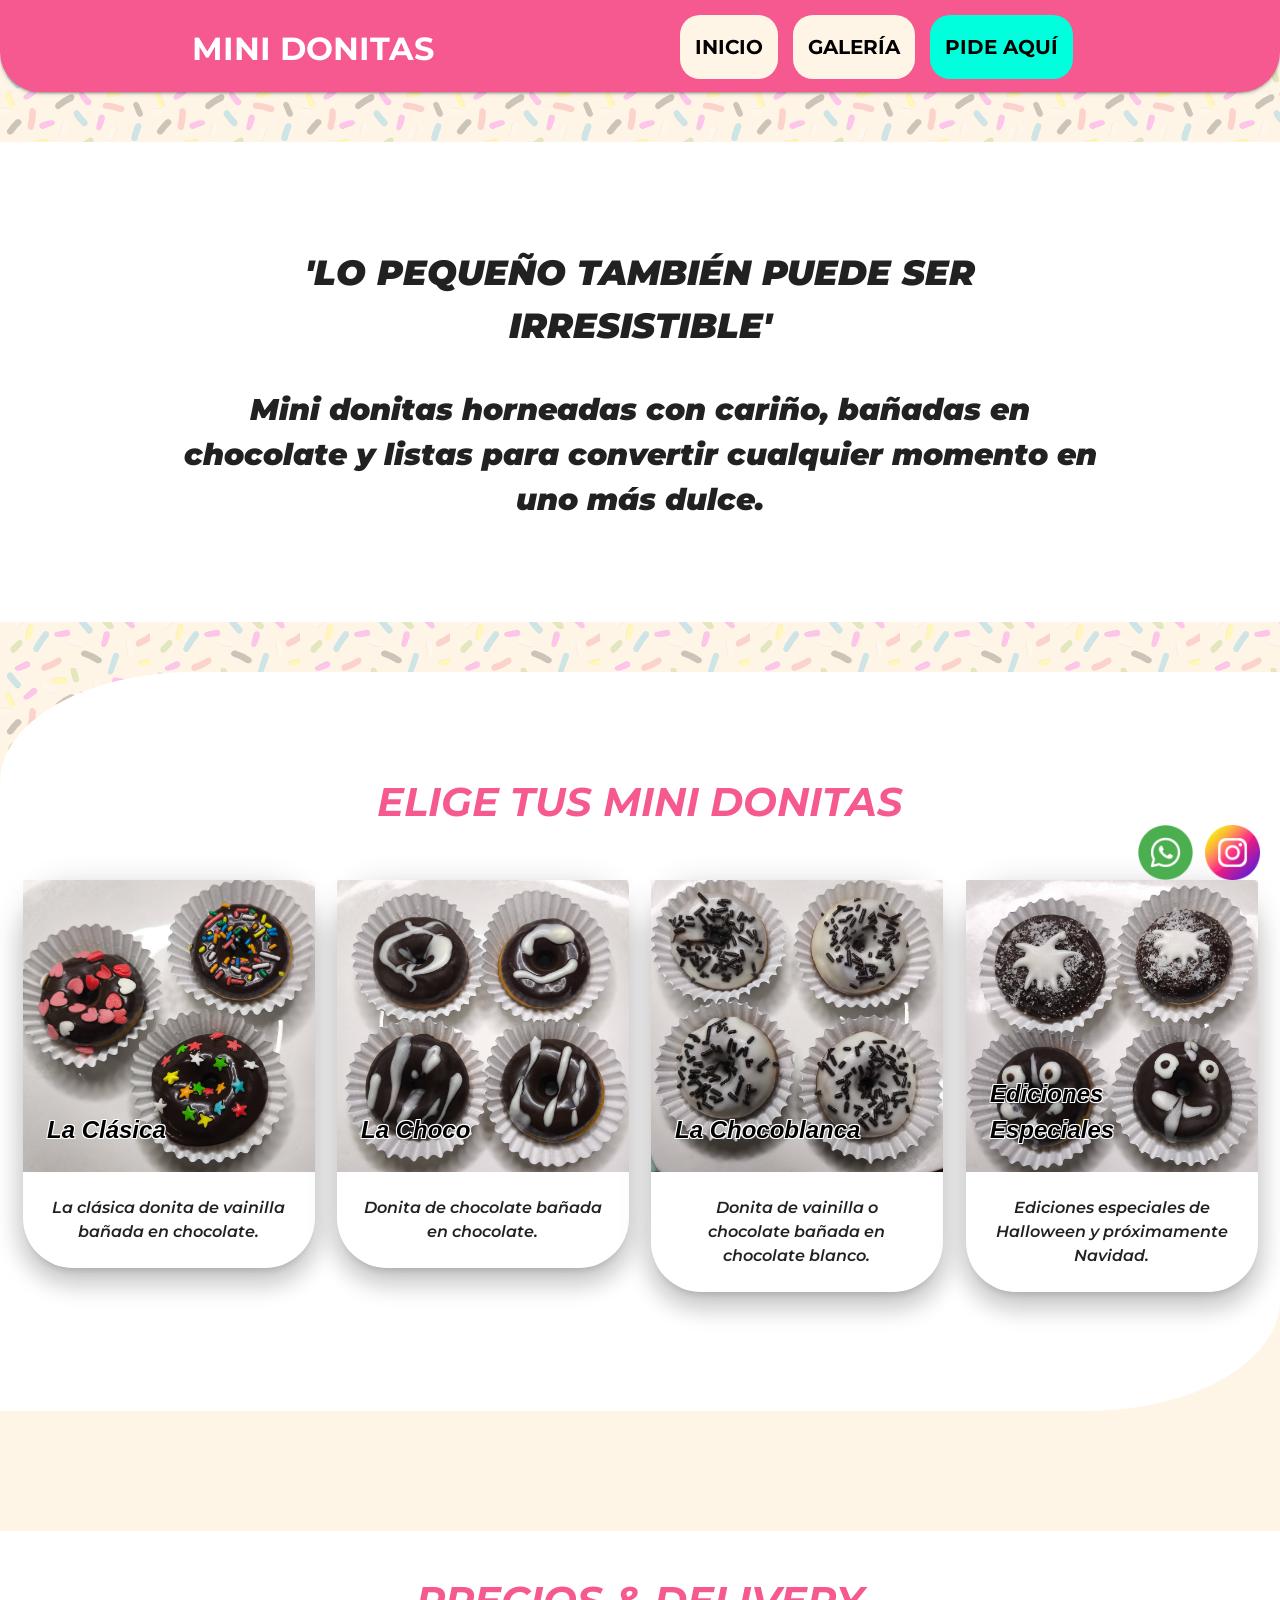
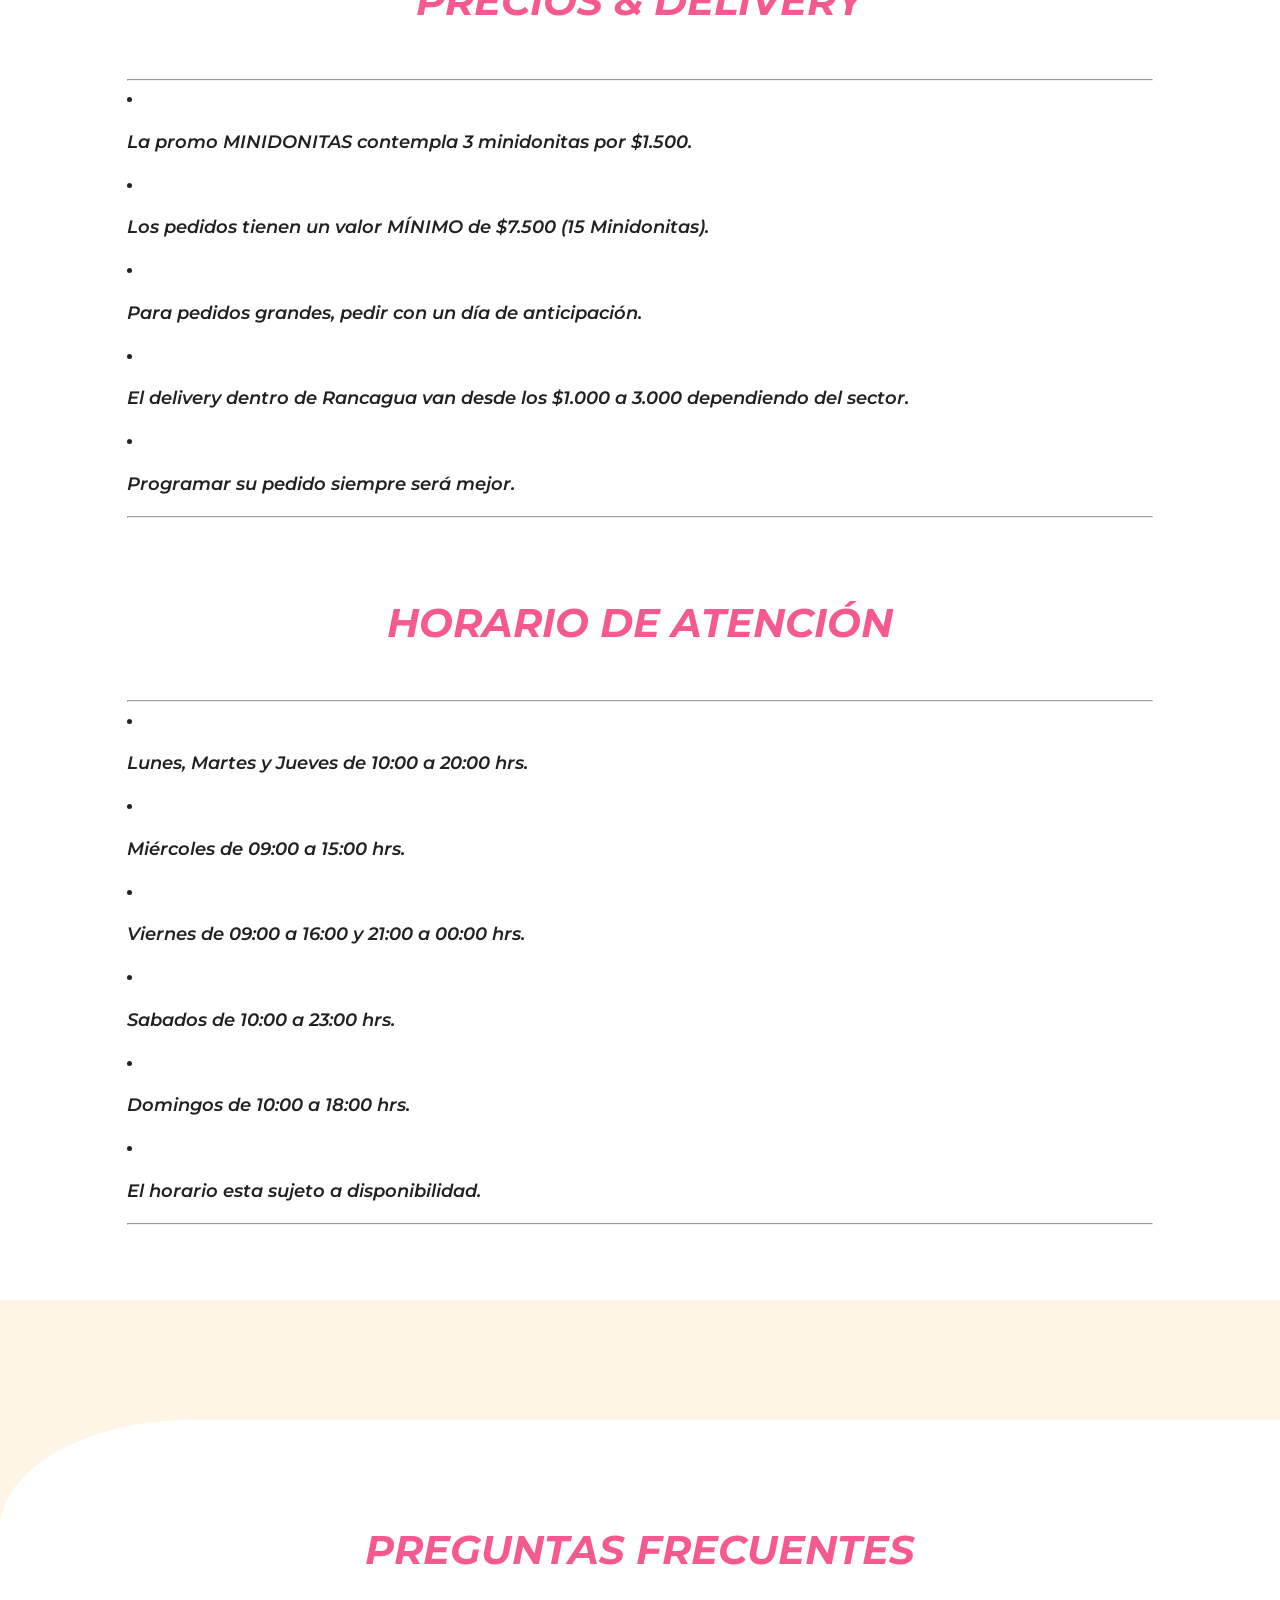
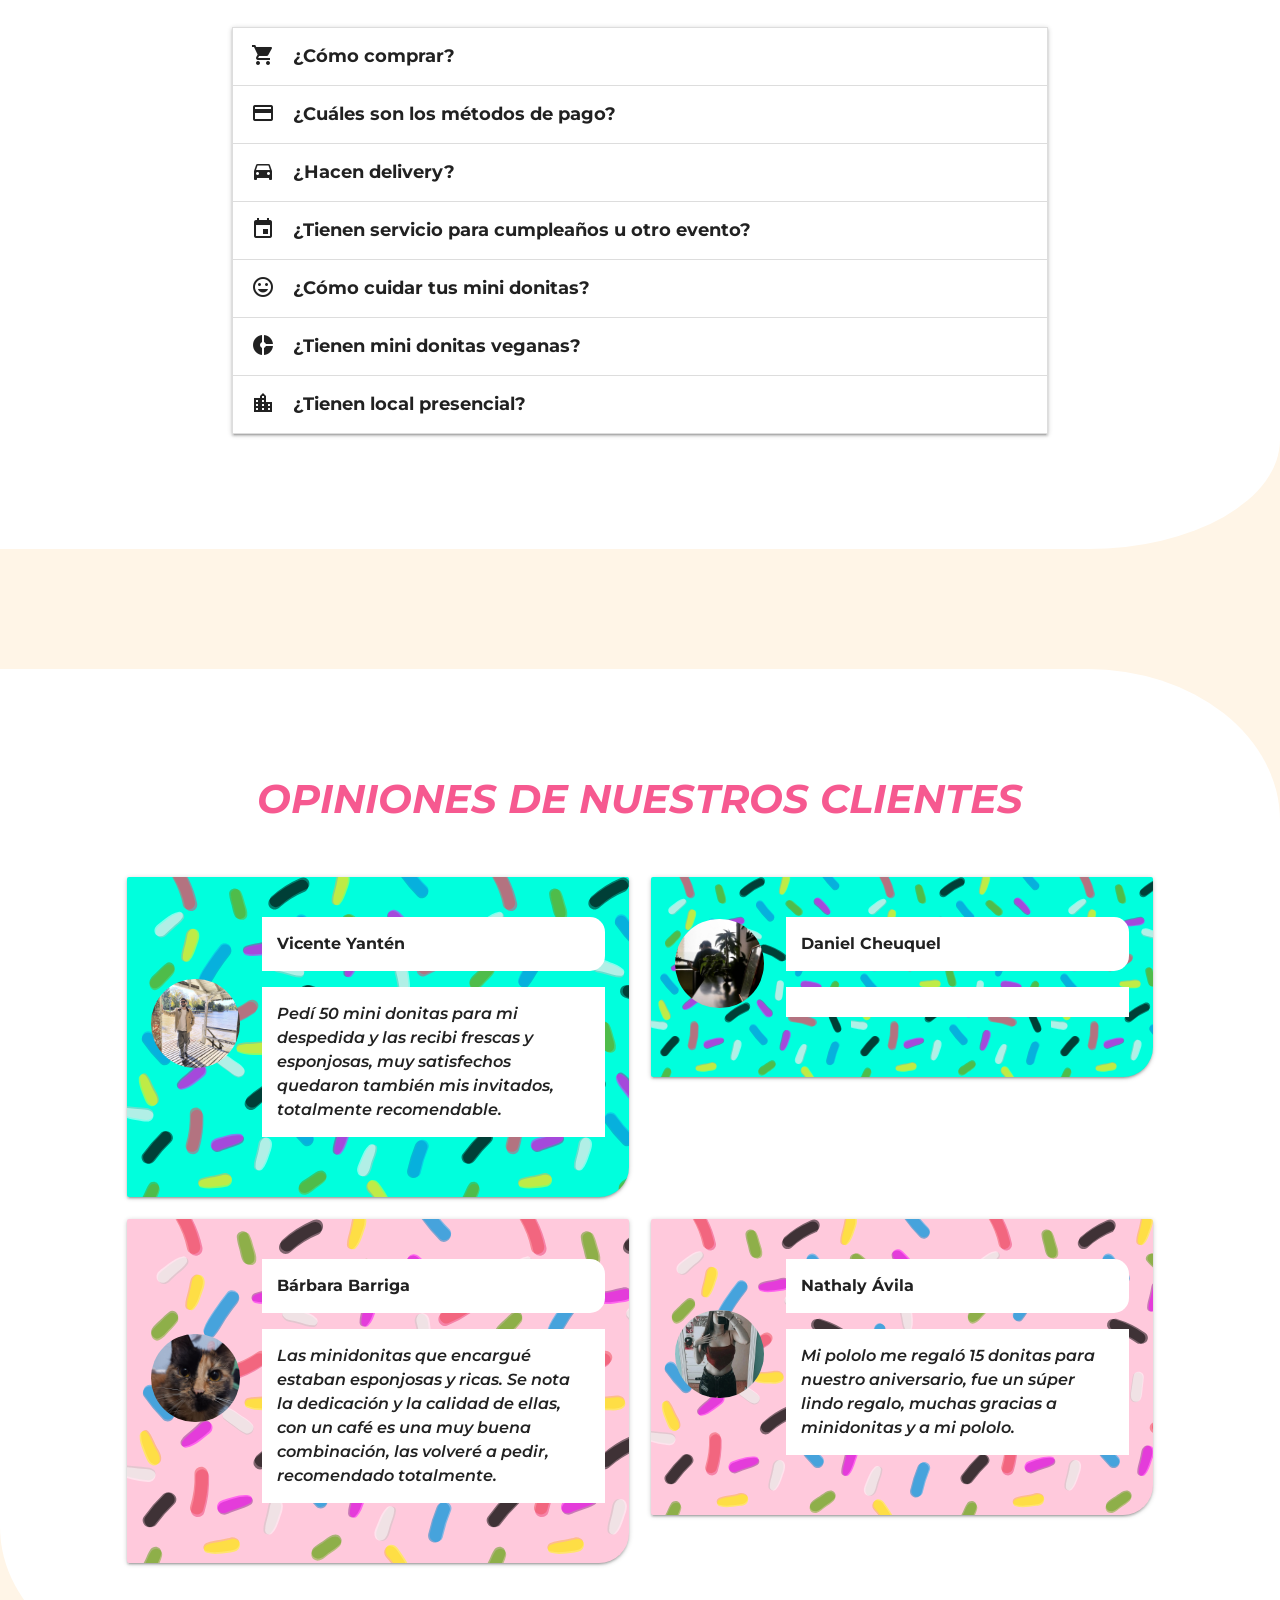
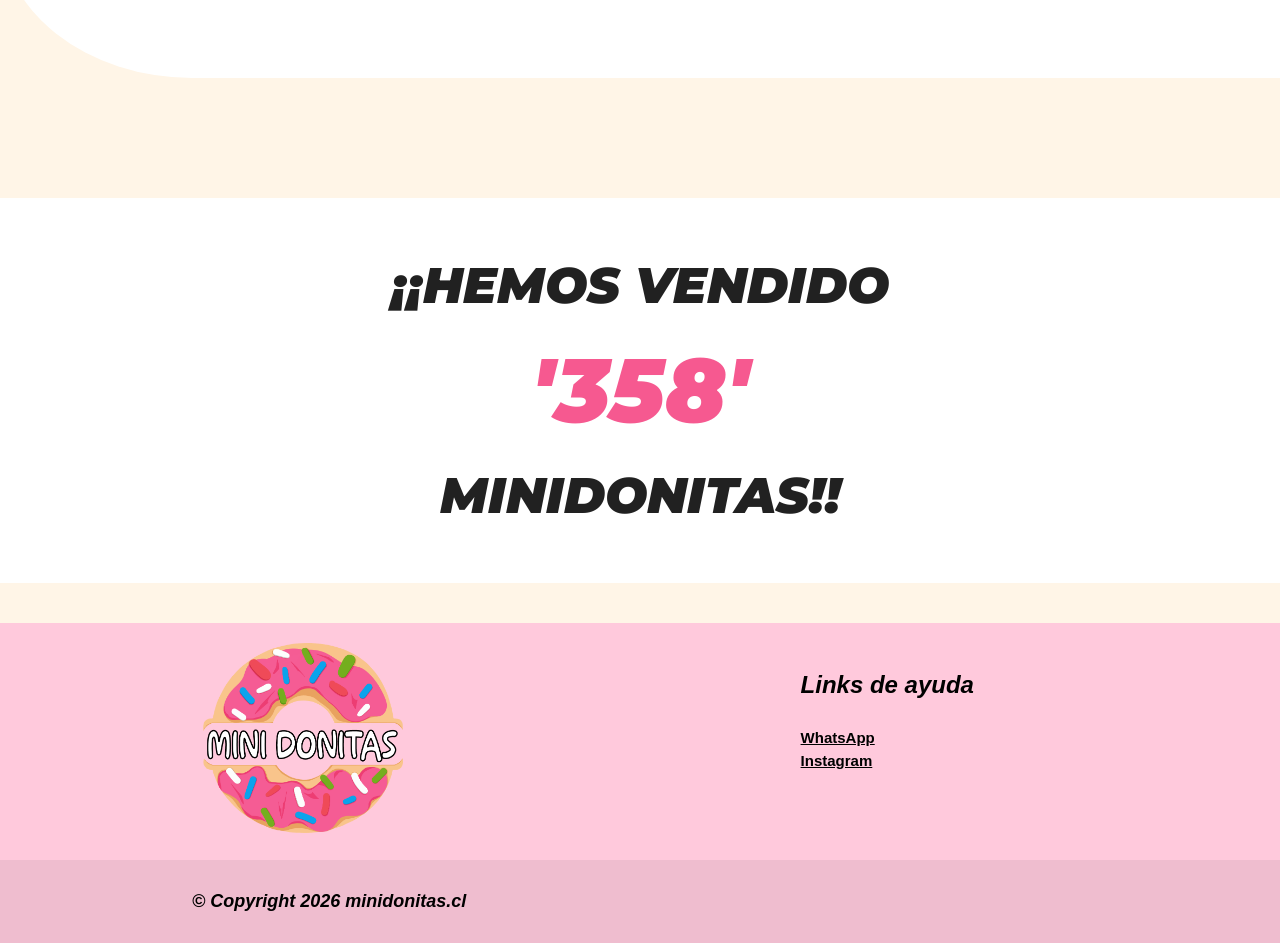
==== commit a828ba53: "Add files via upload" ====
--- a/index.html
+++ b/index.html
@@ -1,5 +1,5 @@
 <!DOCTYPE html>
-<html>
+<html lang="es">
 <head>
 	<title>Mini Donitas</title>
 	<meta charset="utf-8">
@@ -42,7 +42,7 @@
         
             <ul class="right hide-on-med-and-down">
                 <li><a class="lista" href="#">INICIO</a></li>
-                <li><a class="lista" href="#">PRODUCTOS</a></li>
+                <li><a class="lista" href="galerIa.html">GALERÍA</a></li>
                 <li><a class="lista2" href="https://wa.me/56966266251">PIDE AQUÍ</a></li>
             </ul>
         </div>
@@ -51,7 +51,7 @@
    
    <ul class="sidenav" id="menu-responsive">
         <li ><a href="#" id="enlace1">INICIO</a></li>
-        <li ><a href="#" id="enlace2">PRODUCTOS</a></li>
+        <li ><a href="galeria.html" id="enlace2">GALERÍA</a></li>
         <li ><a href="https://wa.me/56966266251" target="_blank" id="enlace3">PIDE AQUÍ</a></li>
 
         <div class="logo_side">
--- a/CSS/styles.css
+++ b/CSS/styles.css
@@ -491,6 +491,7 @@
         font-style: italic;
     }
 
+    
 /*------------------*/
 
 
--- a/CSS/querys.css
+++ b/CSS/querys.css
@@ -400,8 +400,37 @@
         background-repeat: repeat;
     }
 
-/* ---------*/
-
+/*---------*/
+
+
+/*Caja Contador de Donitas*/
+
+#cajaContador{
+        background-color: #ffffff;
+        margin-top: 20px;
+        margin-bottom: 20px;
+    }
+
+    #cajaContador2{
+        
+        text-align: center;
+    }
+
+    .texto2{
+        font-size: 30px;
+        font-weight: 900;
+        font-family: "Montserrat", sans-serif;
+        font-style: italic;
+    }
+
+    .texto3{
+        font-size: 60px;
+        font-weight: 900;
+        font-family: "Montserrat", sans-serif;
+        color: #f65990;
+    }
+
+/*------------------------*/
 
 
 
@@ -855,7 +884,34 @@
 
 /* ---------*/
 
-
+/*Caja Contador de Donitas*/
+
+    #cajaContador{
+            background-color: #ffffff;
+            margin-top: 20px;
+            margin-bottom: 20px;
+        }
+
+        #cajaContador2{
+            
+            text-align: center;
+        }
+
+        .texto2{
+            font-size: 30px;
+            font-weight: 900;
+            font-family: "Montserrat", sans-serif;
+            font-style: italic;
+        }
+
+        .texto3{
+            font-size: 60px;
+            font-weight: 900;
+            font-family: "Montserrat", sans-serif;
+            color: #f65990;
+        }
+
+/*------------------------*/
 
 
 /*Footer*/
@@ -1310,6 +1366,34 @@
 /* ---------*/
 
 
+/*Caja Contador de Donitas*/
+
+    #cajaContador{
+        background-color: #ffffff;
+        margin-top: 20px;
+        margin-bottom: 20px;
+    }
+
+    #cajaContador2{
+        
+        text-align: center;
+    }
+
+    .texto2{
+        font-size: 30px;
+        font-weight: 900;
+        font-family: "Montserrat", sans-serif;
+        font-style: italic;
+    }
+
+    .texto3{
+        font-size: 60px;
+        font-weight: 900;
+        font-family: "Montserrat", sans-serif;
+        color: #f65990;
+    }
+
+/*------------------------*/
 
 
 /*Footer*/
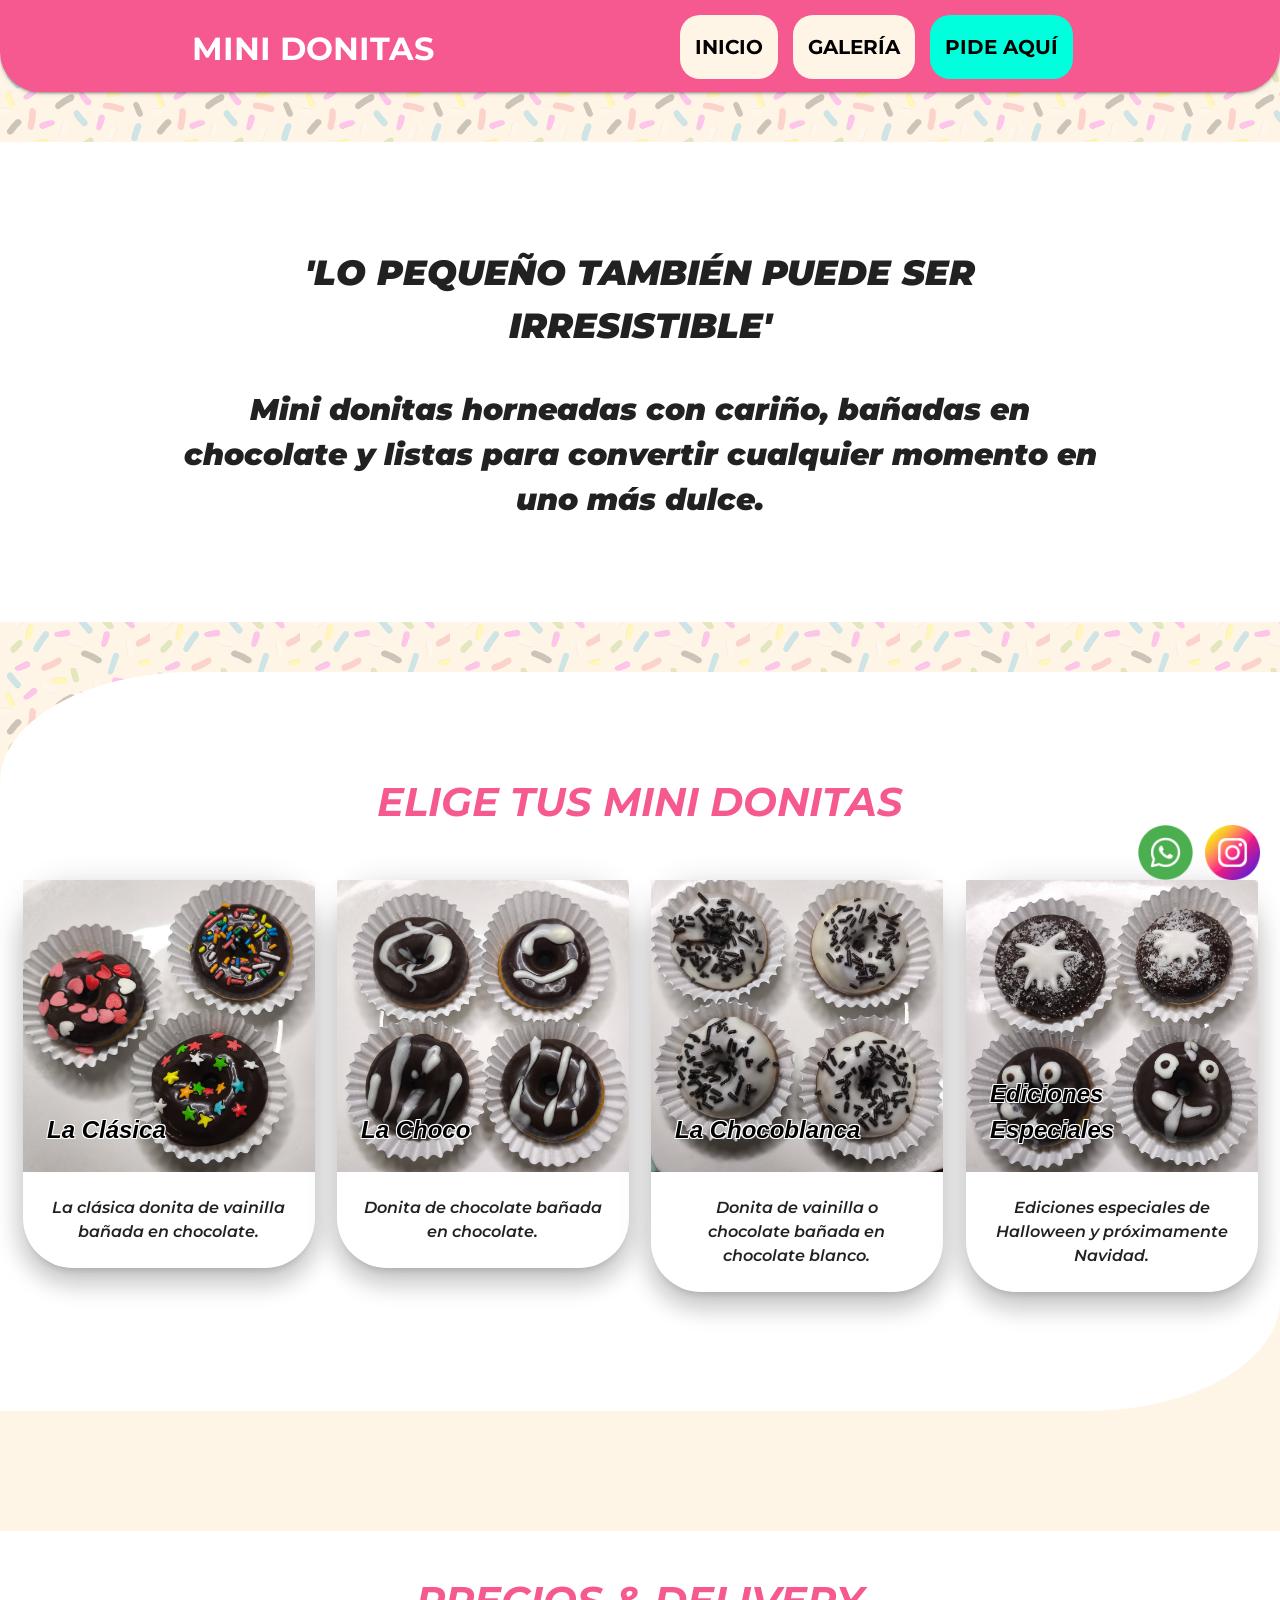
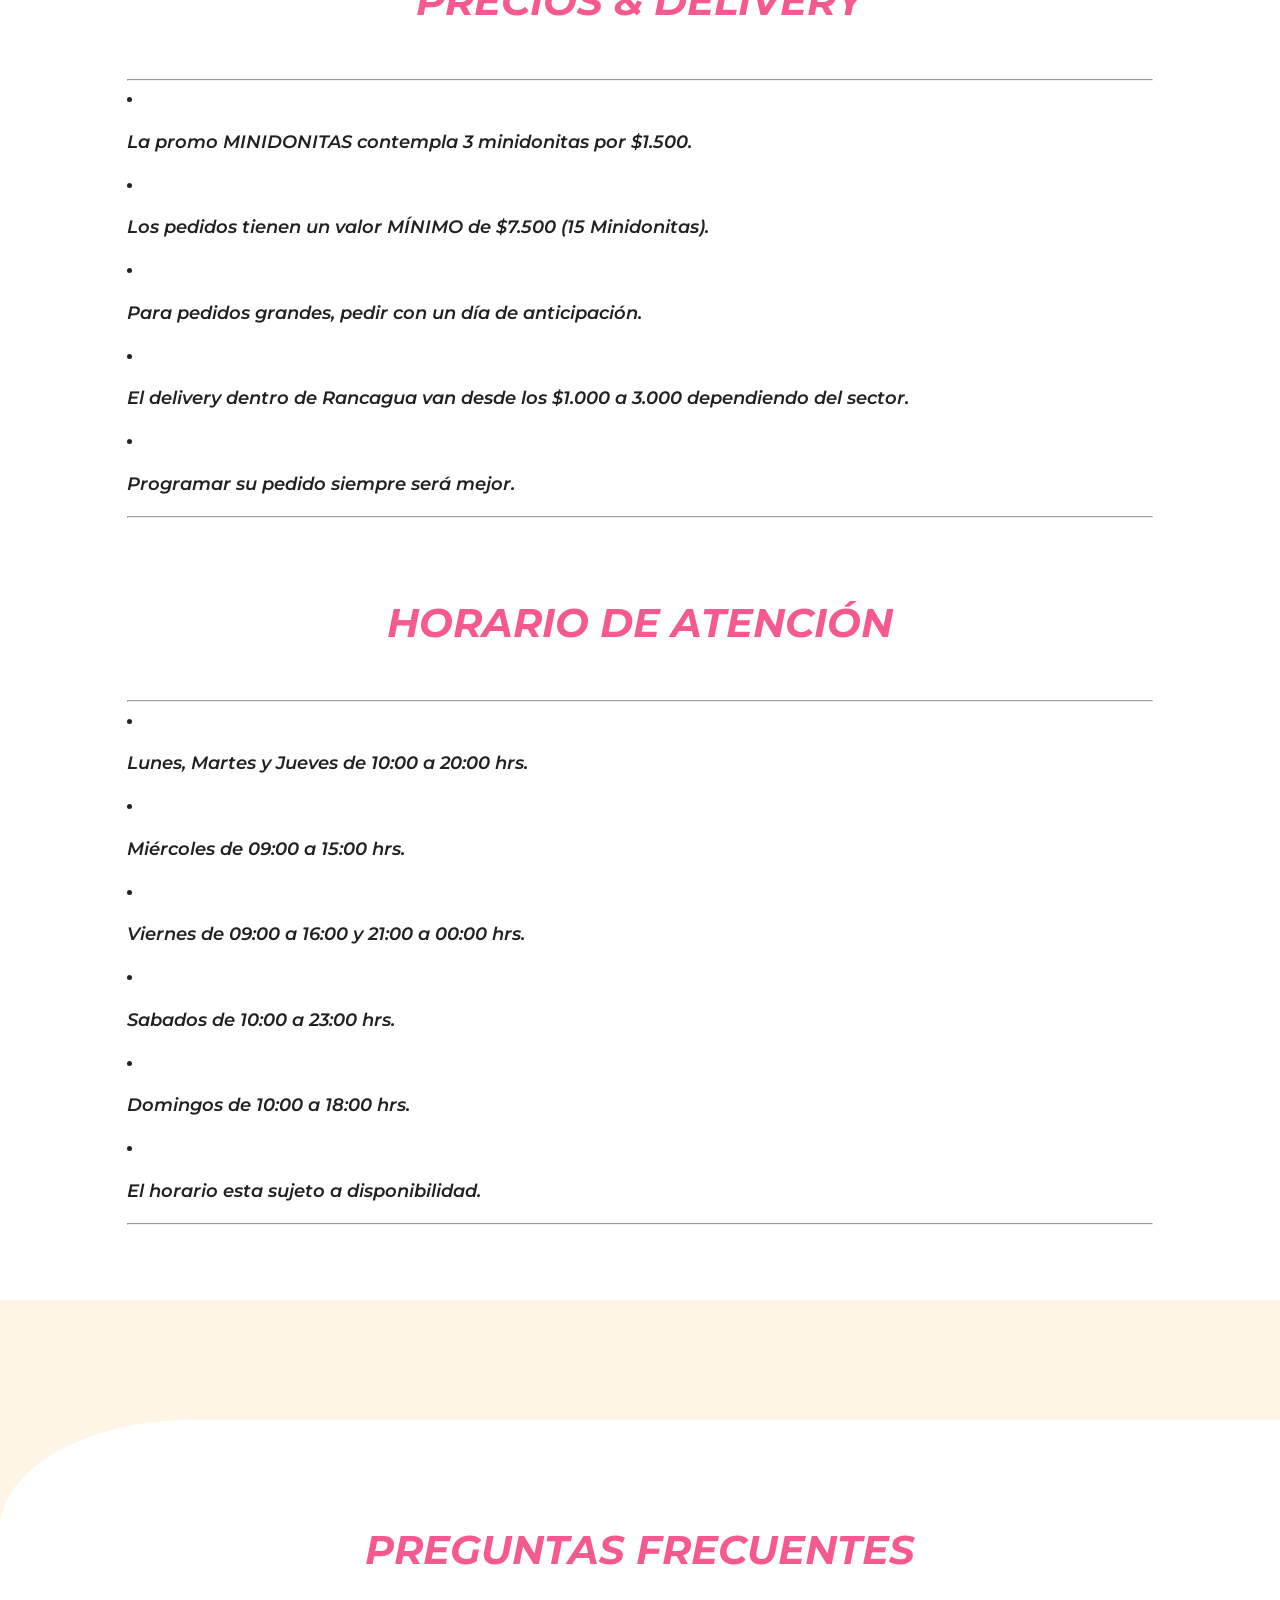
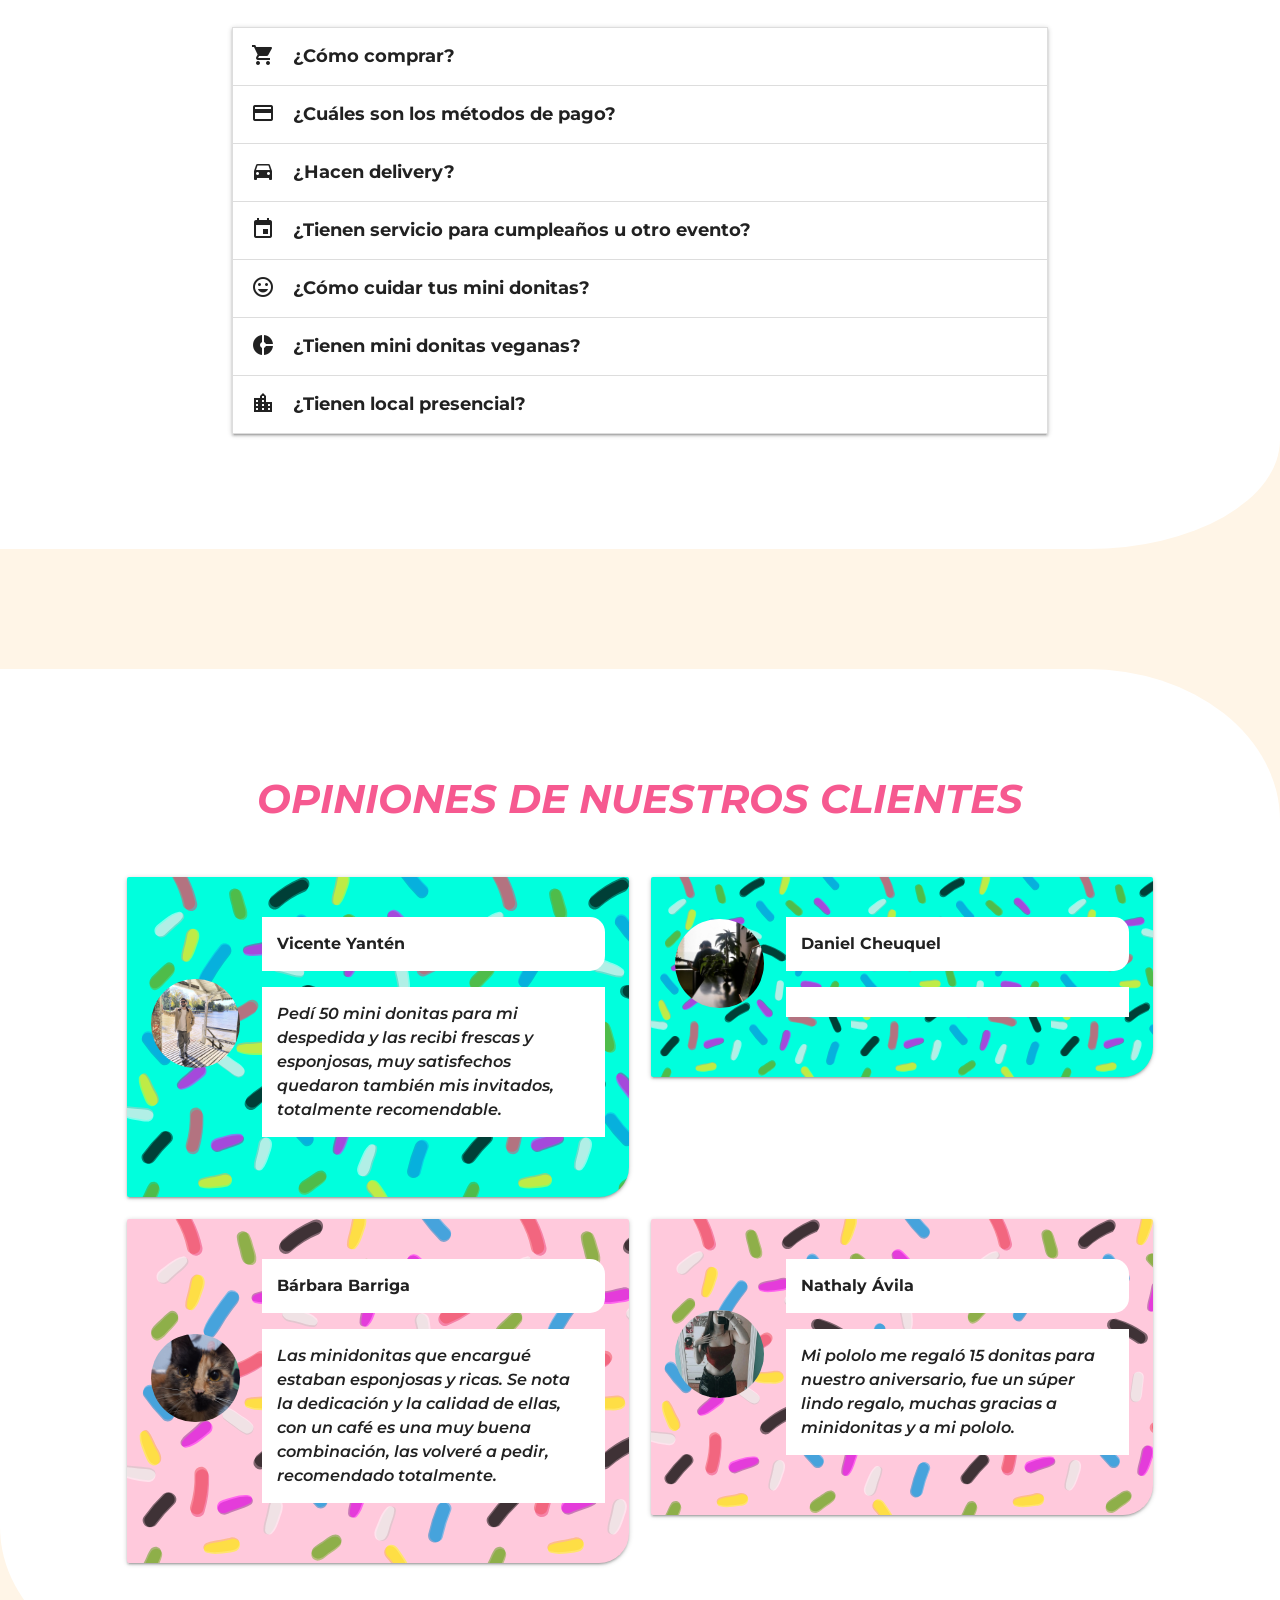
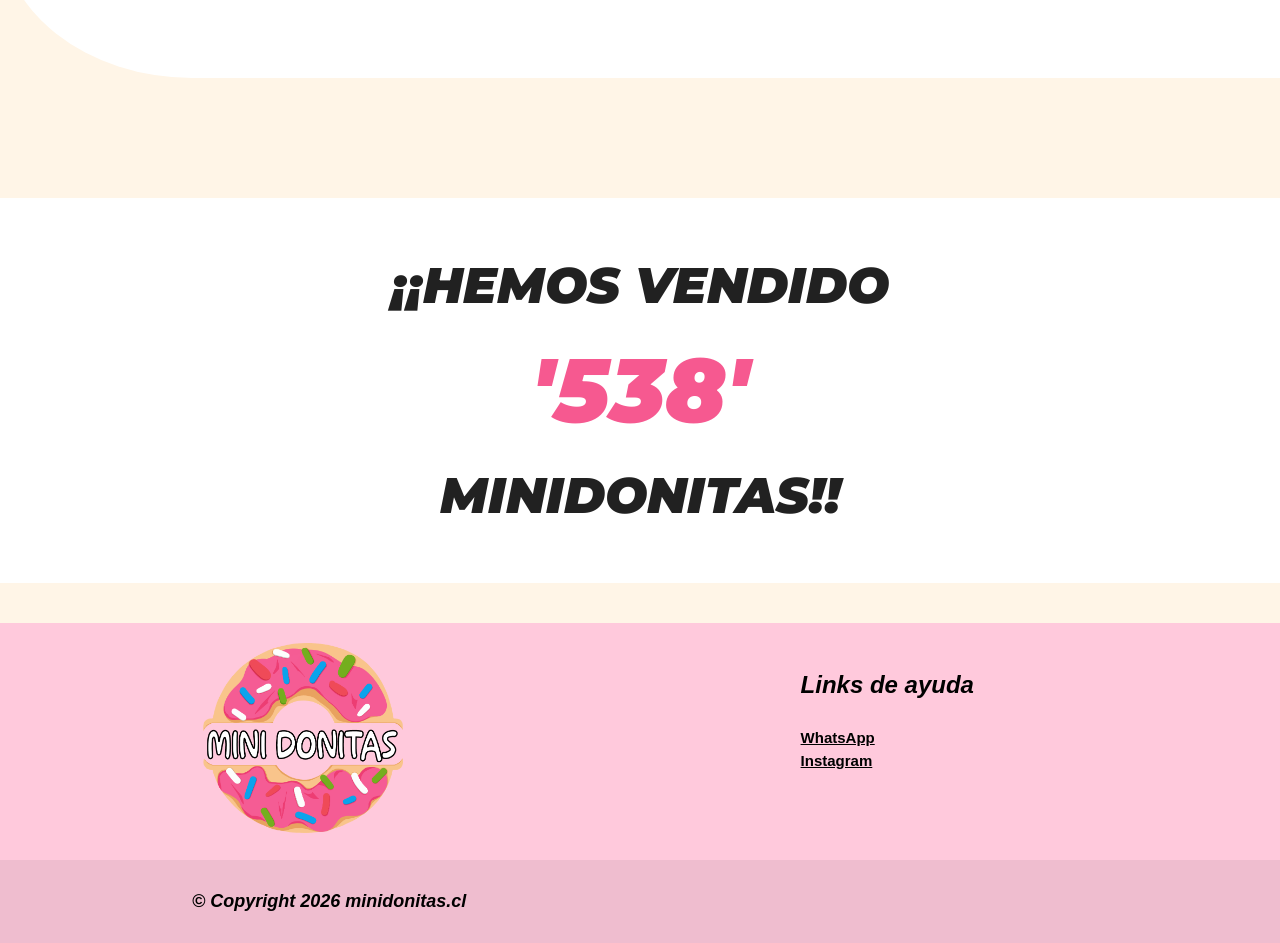
==== commit 136849f8: "Add files via upload" ====
--- a/index.html
+++ b/index.html
@@ -64,7 +64,7 @@
         <a href="https://wa.me/56966266251" class="red-social" target="_blank" rel="noopener noreferrer"> 
             <img src="IMG/Logos/whatsapp.png" alt="WhatsApp">
         </a> 
-        <a href="https://www.instagram.com/bass_.posting/" class="red-social" target="__blank" rel="noopener noreferrer">
+        <a href="https://www.instagram.com/_minidonitas.cl/" class="red-social" target="__blank" rel="noopener noreferrer">
             <img src="IMG/Logos/instagram.png" alt="Instagram"> 
         </a> 
     </div>
@@ -333,7 +333,7 @@
                     <p class="links">Links de ayuda</p>
                     <ul>
                         <li><a class="enlaces4" href="https://wa.me/56966266251" target="_blank">WhatsApp</a></li>
-                        <li><a class="enlaces4" href="https://www.instagram.com/bass_.posting/" target="_blank">Instagram</a></li>
+                        <li><a class="enlaces4" href="https://www.instagram.com/_minidonitas.cl/" target="_blank">Instagram</a></li>
                     </ul>
                 </div>
             </div>
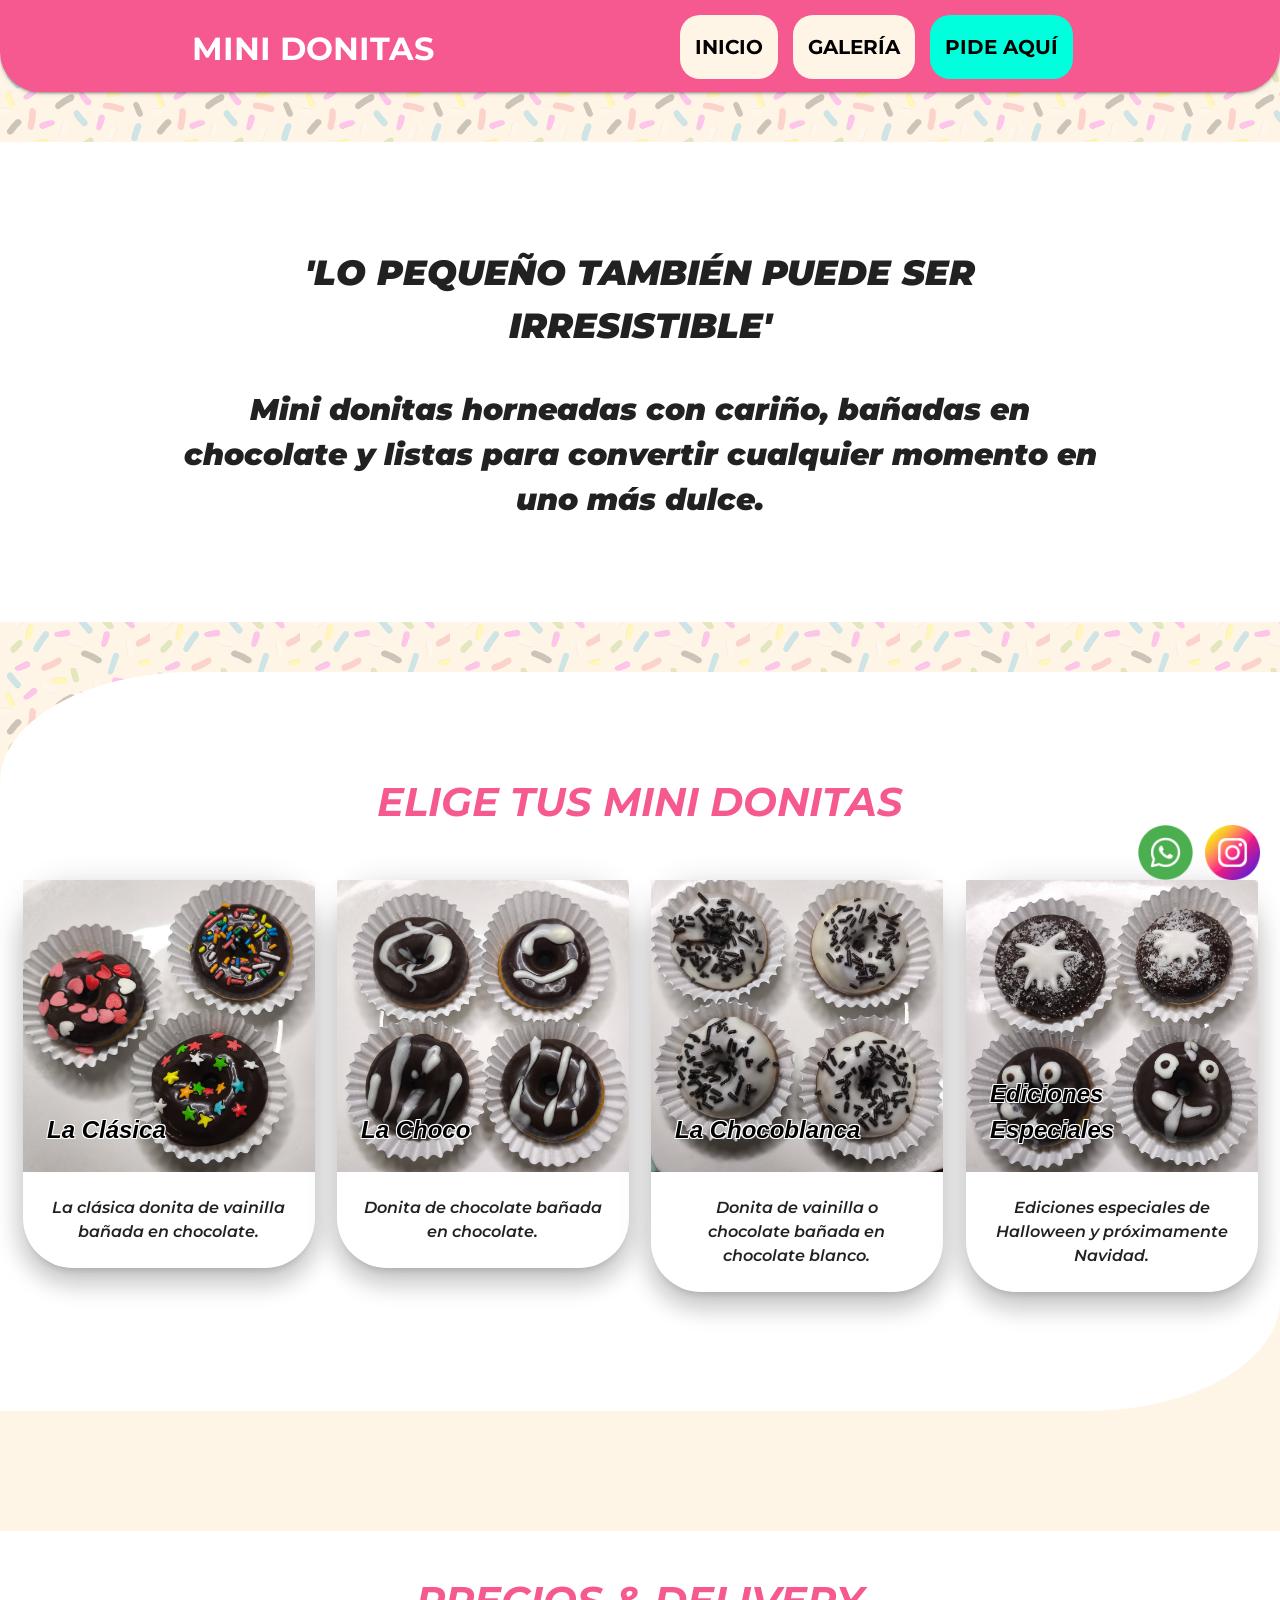
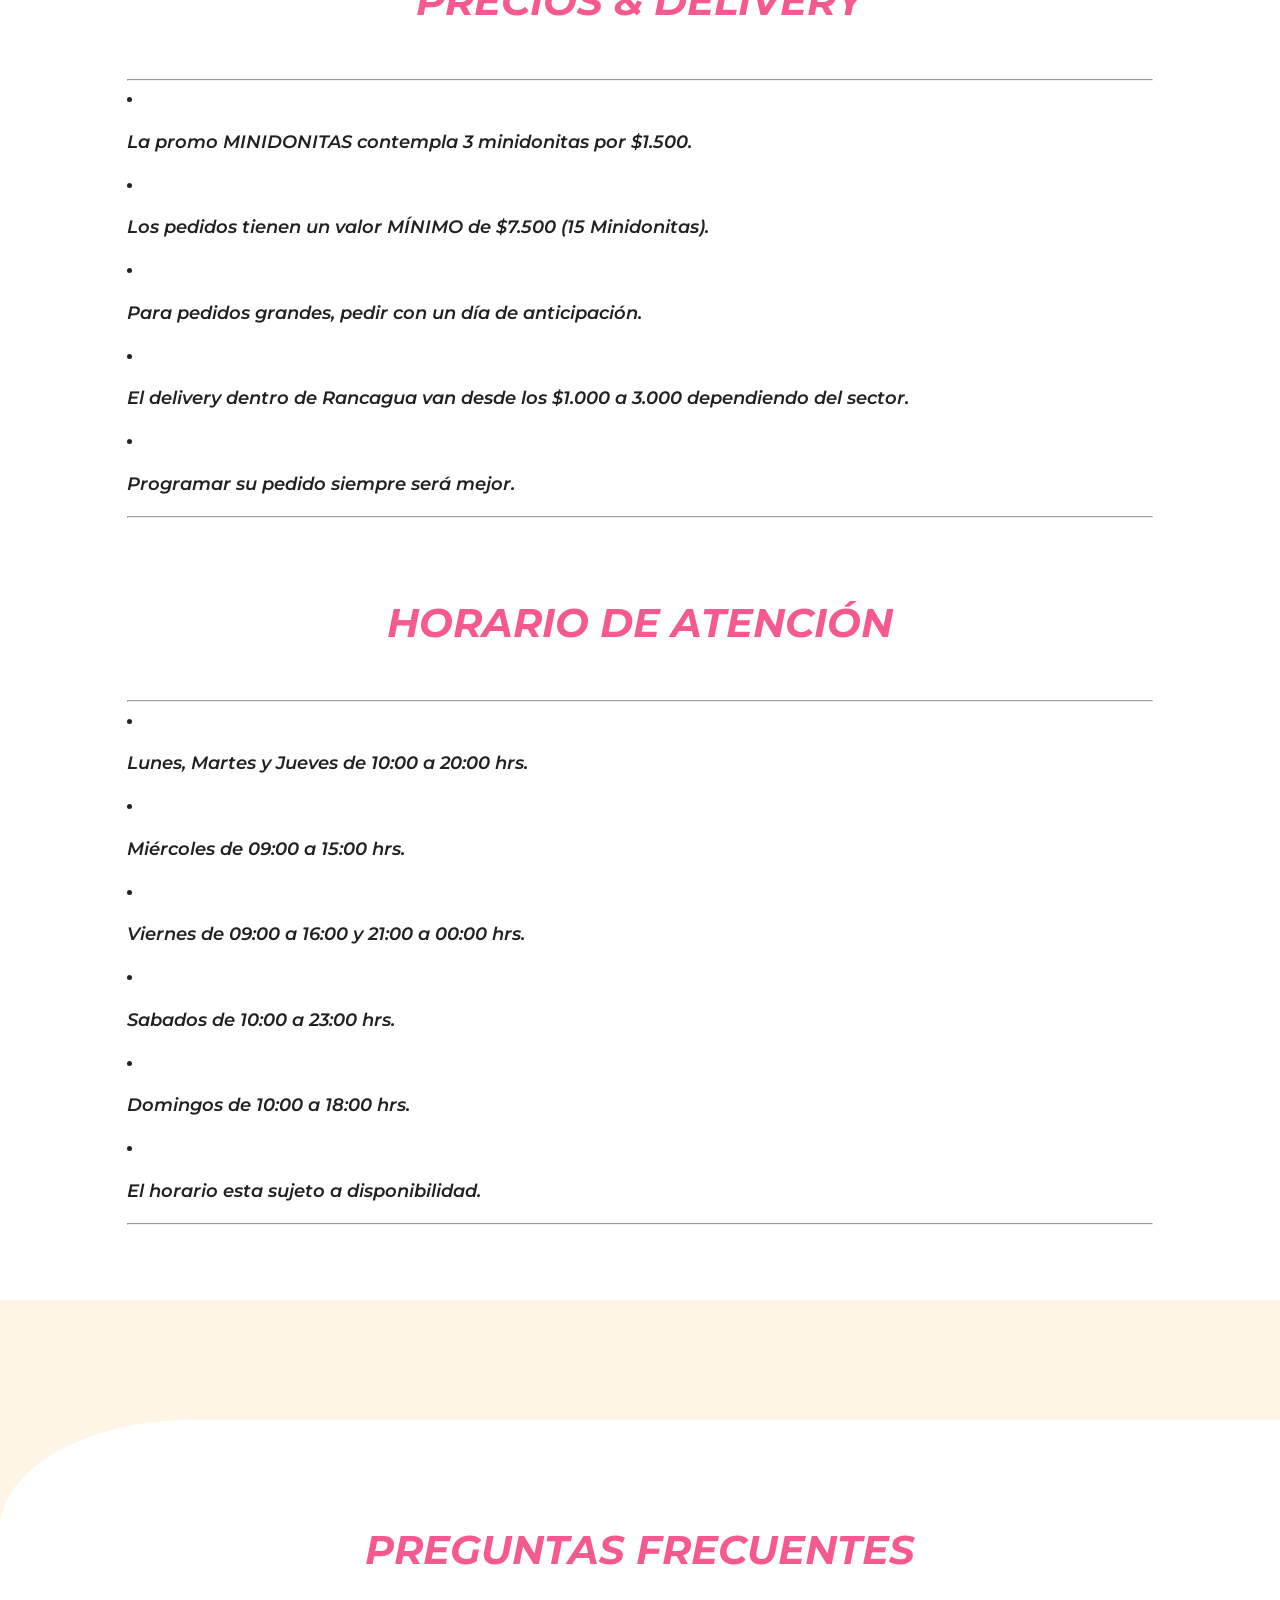
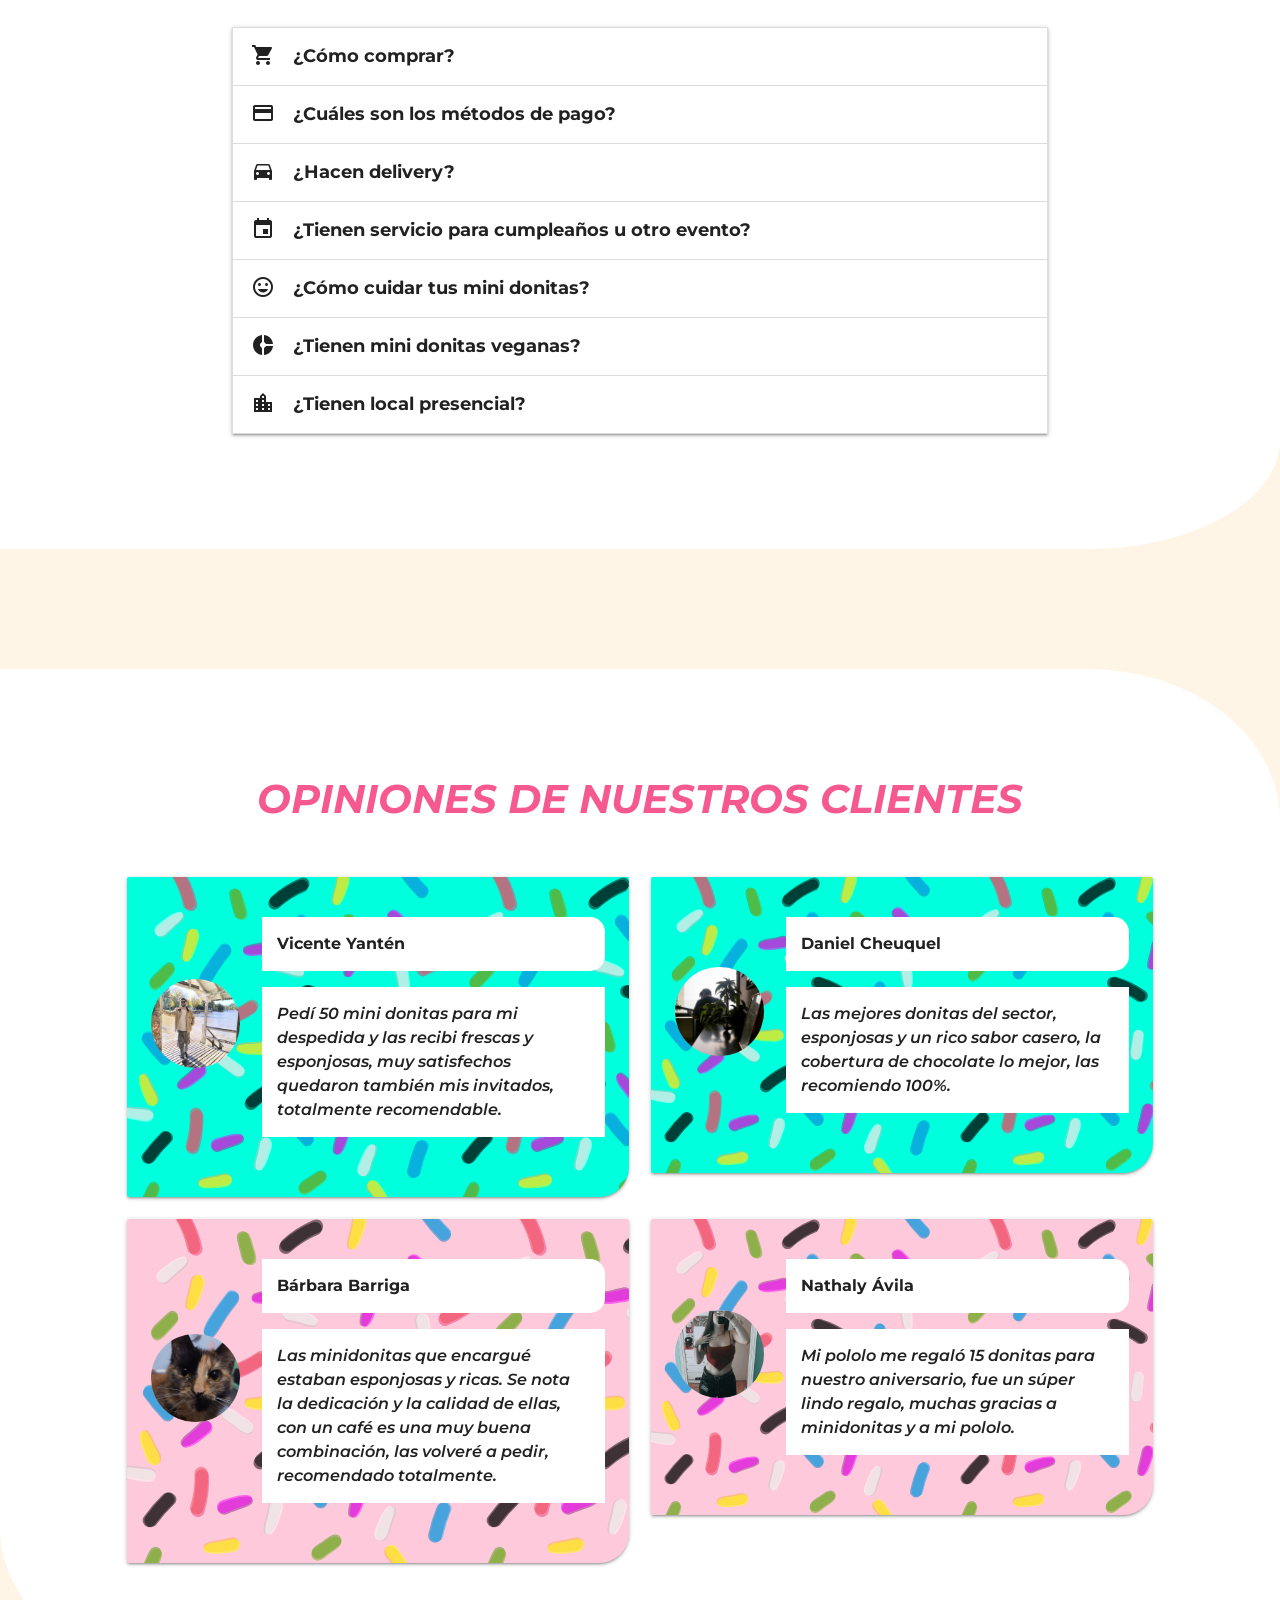
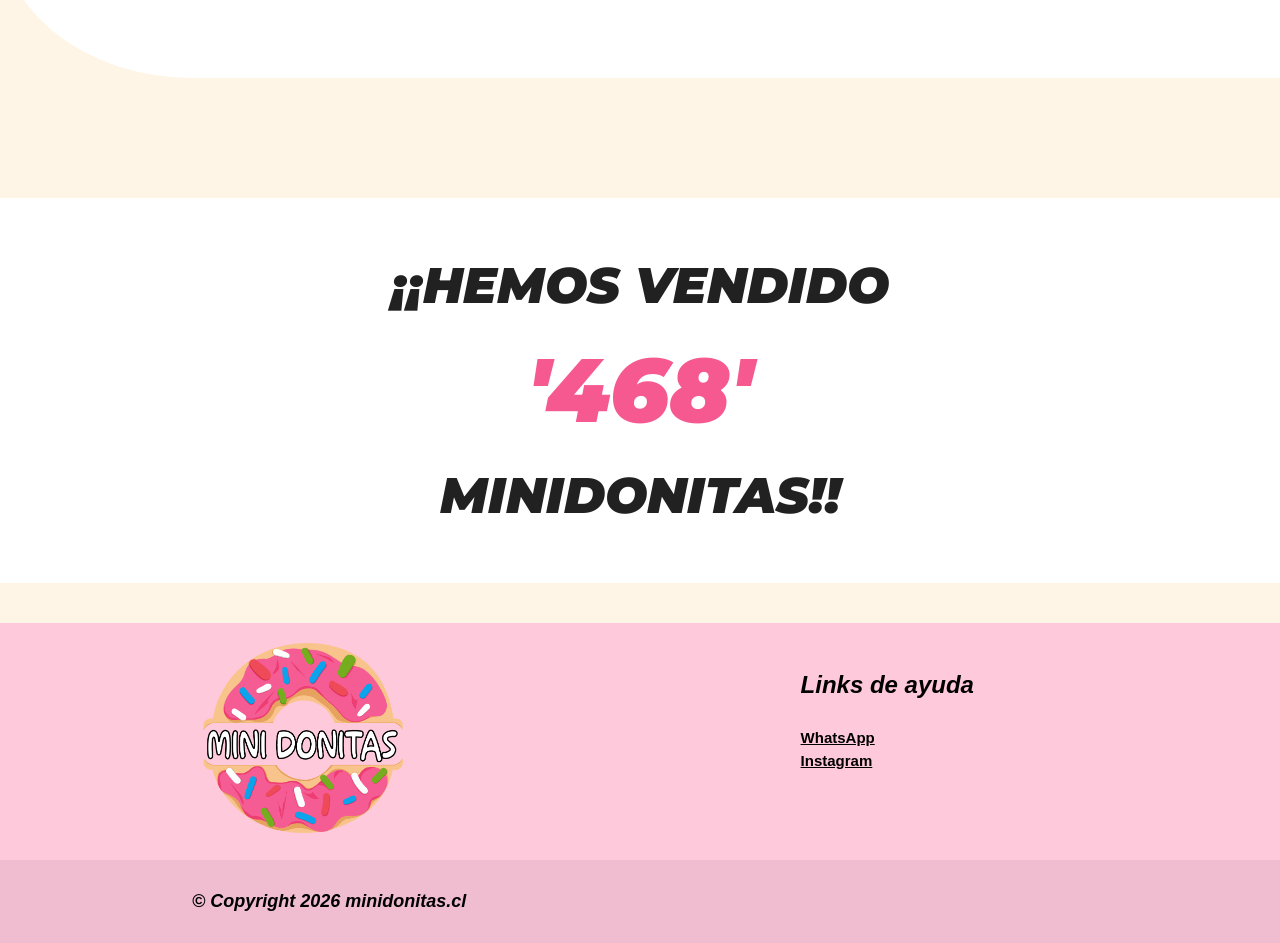
==== commit 3353e1cb: "Add files via upload" ====
--- a/index.html
+++ b/index.html
@@ -262,7 +262,7 @@
                         <div class="col s10">
                             <p class="nombre_opinion">Daniel Cheuquel</p>
                             <div>
-                                <p class="texto_opinion"></p>
+                                <p class="texto_opinion">Las mejores donitas del sector, esponjosas y un rico sabor casero, la cobertura de chocolate lo mejor, las recomiendo 100%.</p>
                             </div>
                         </div>
                     </div>
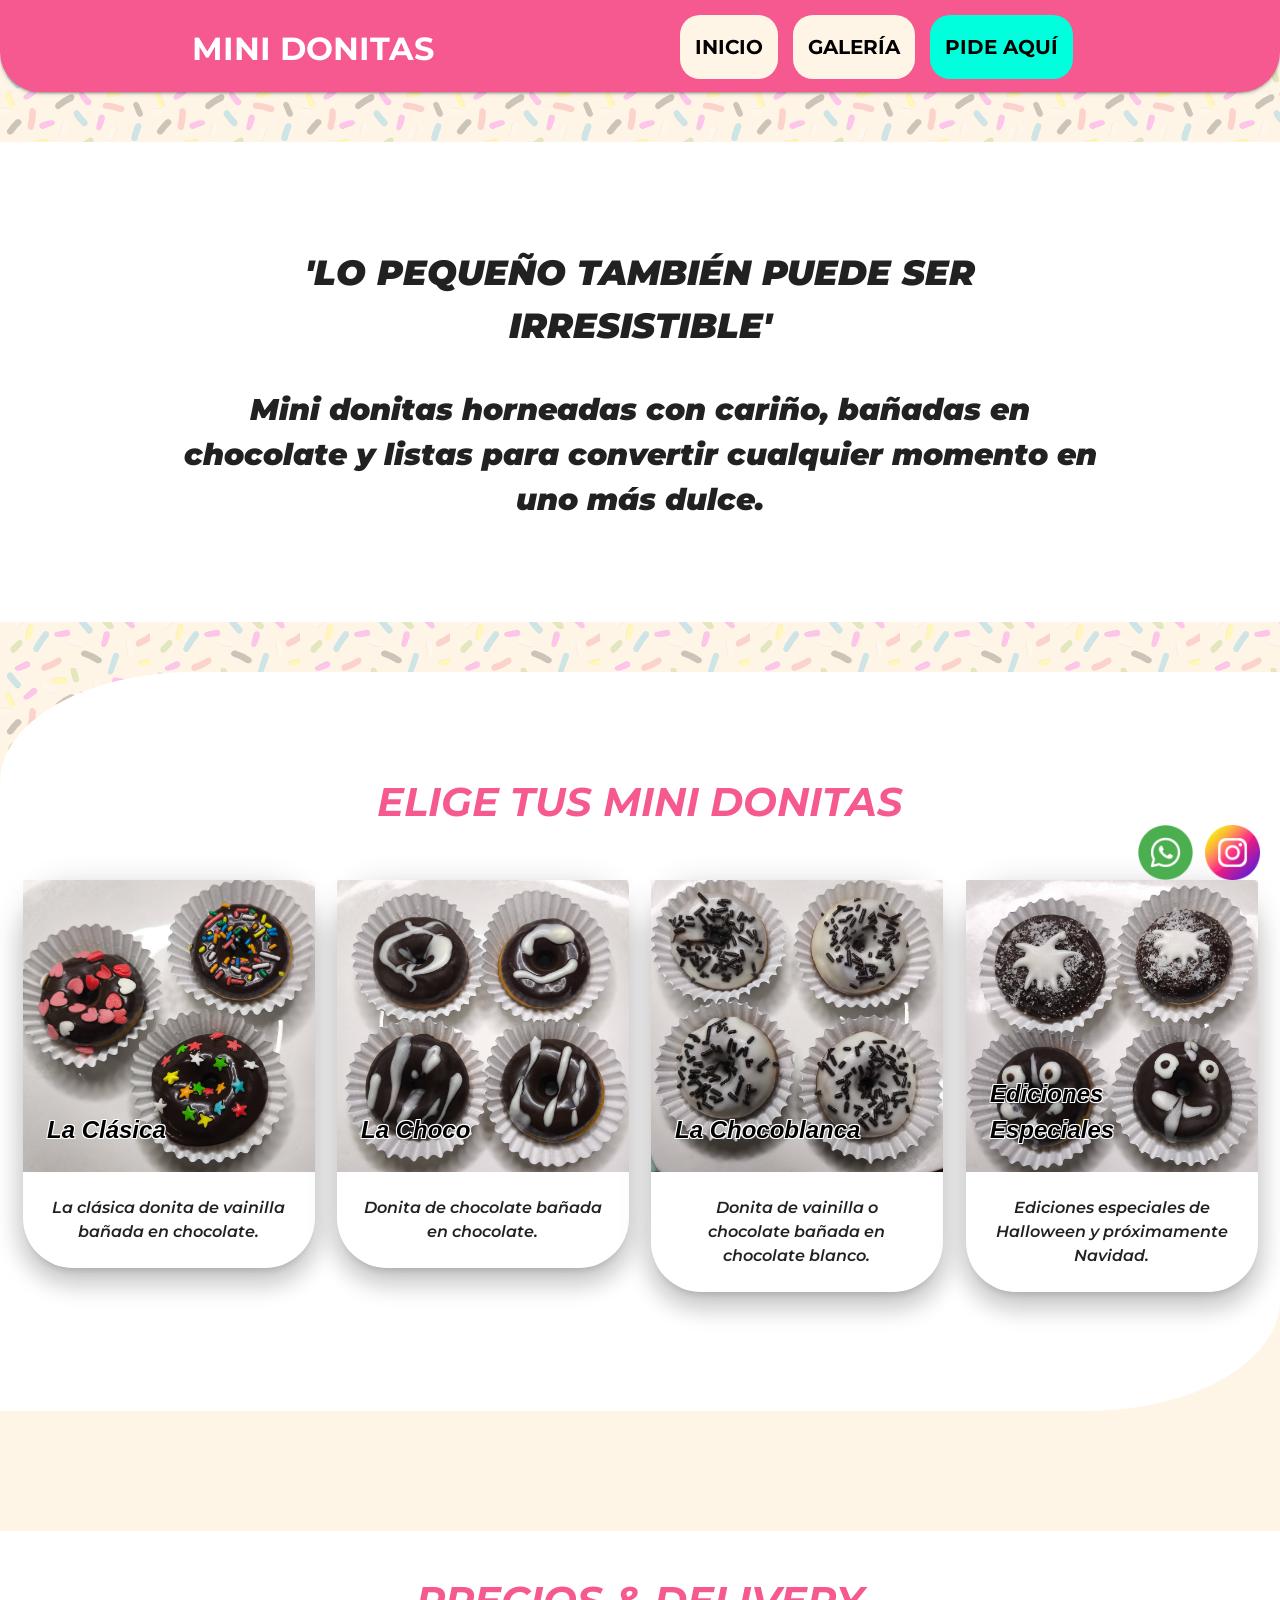
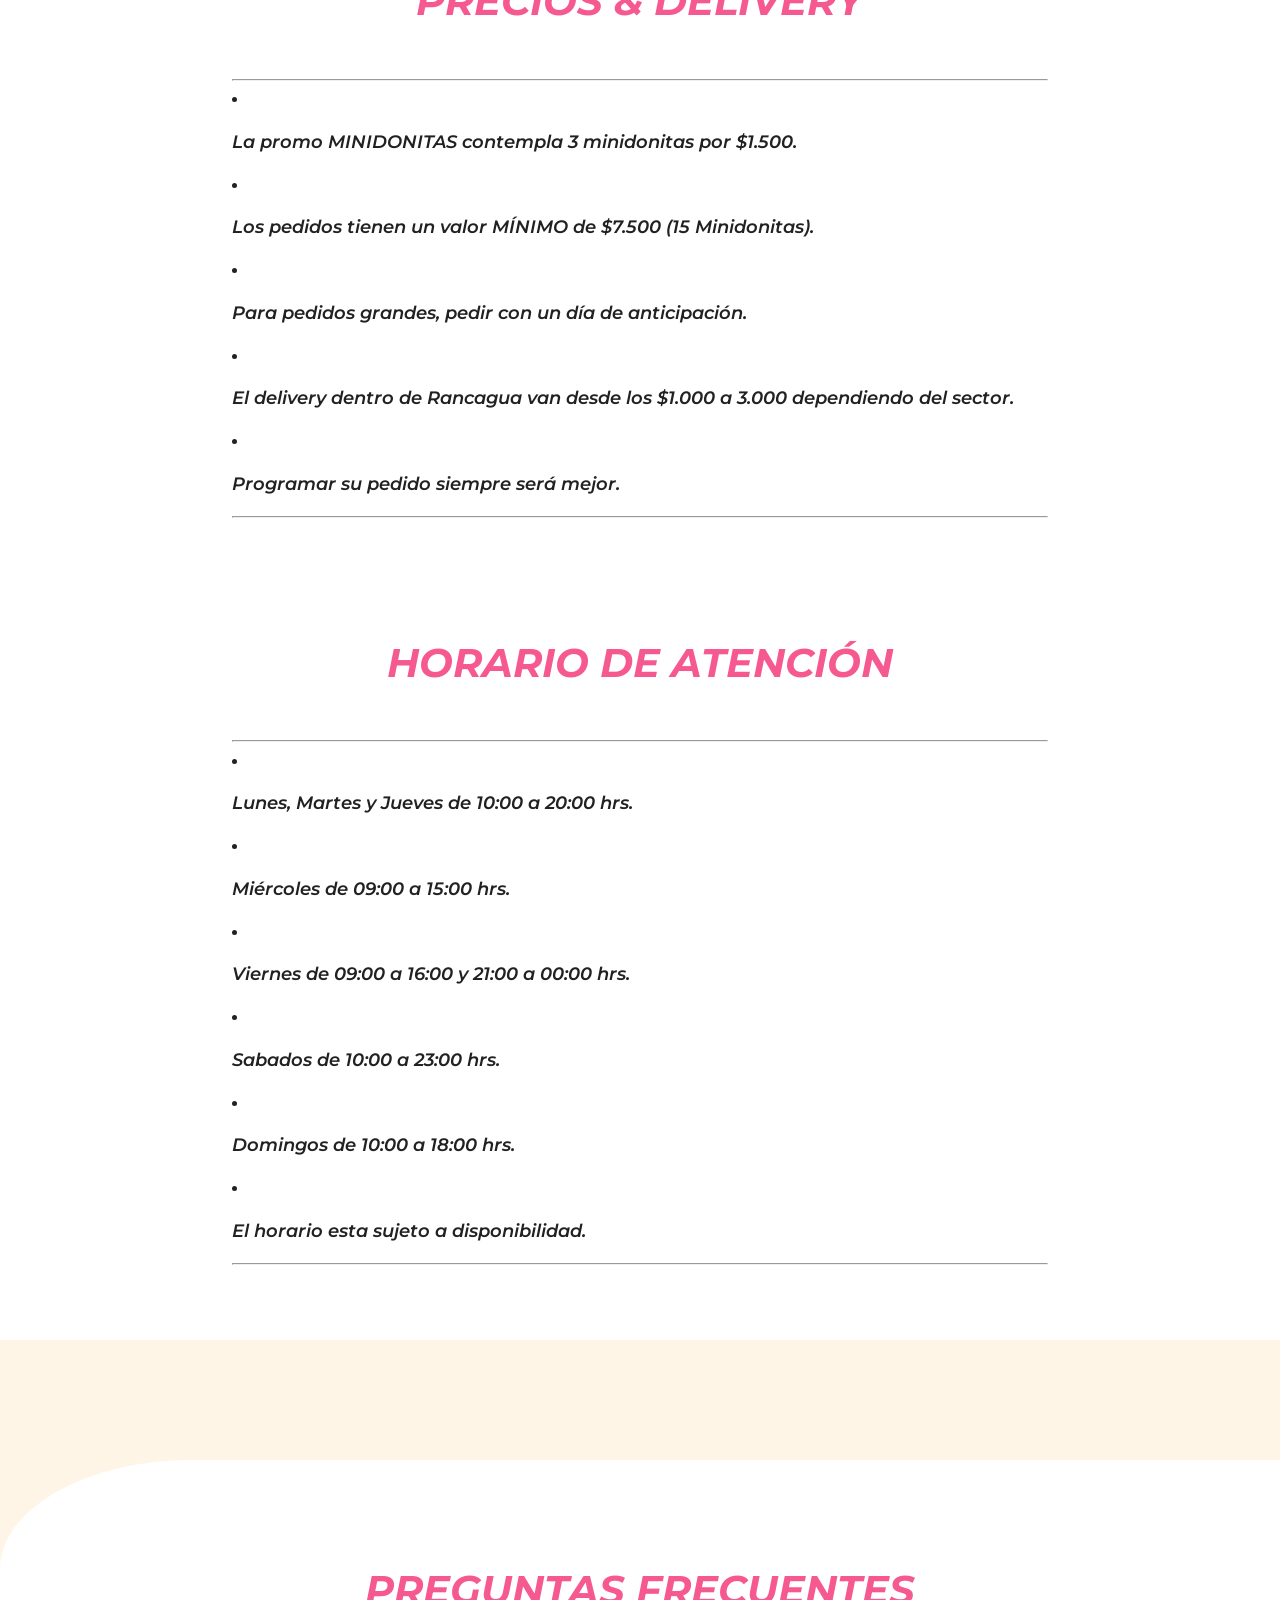
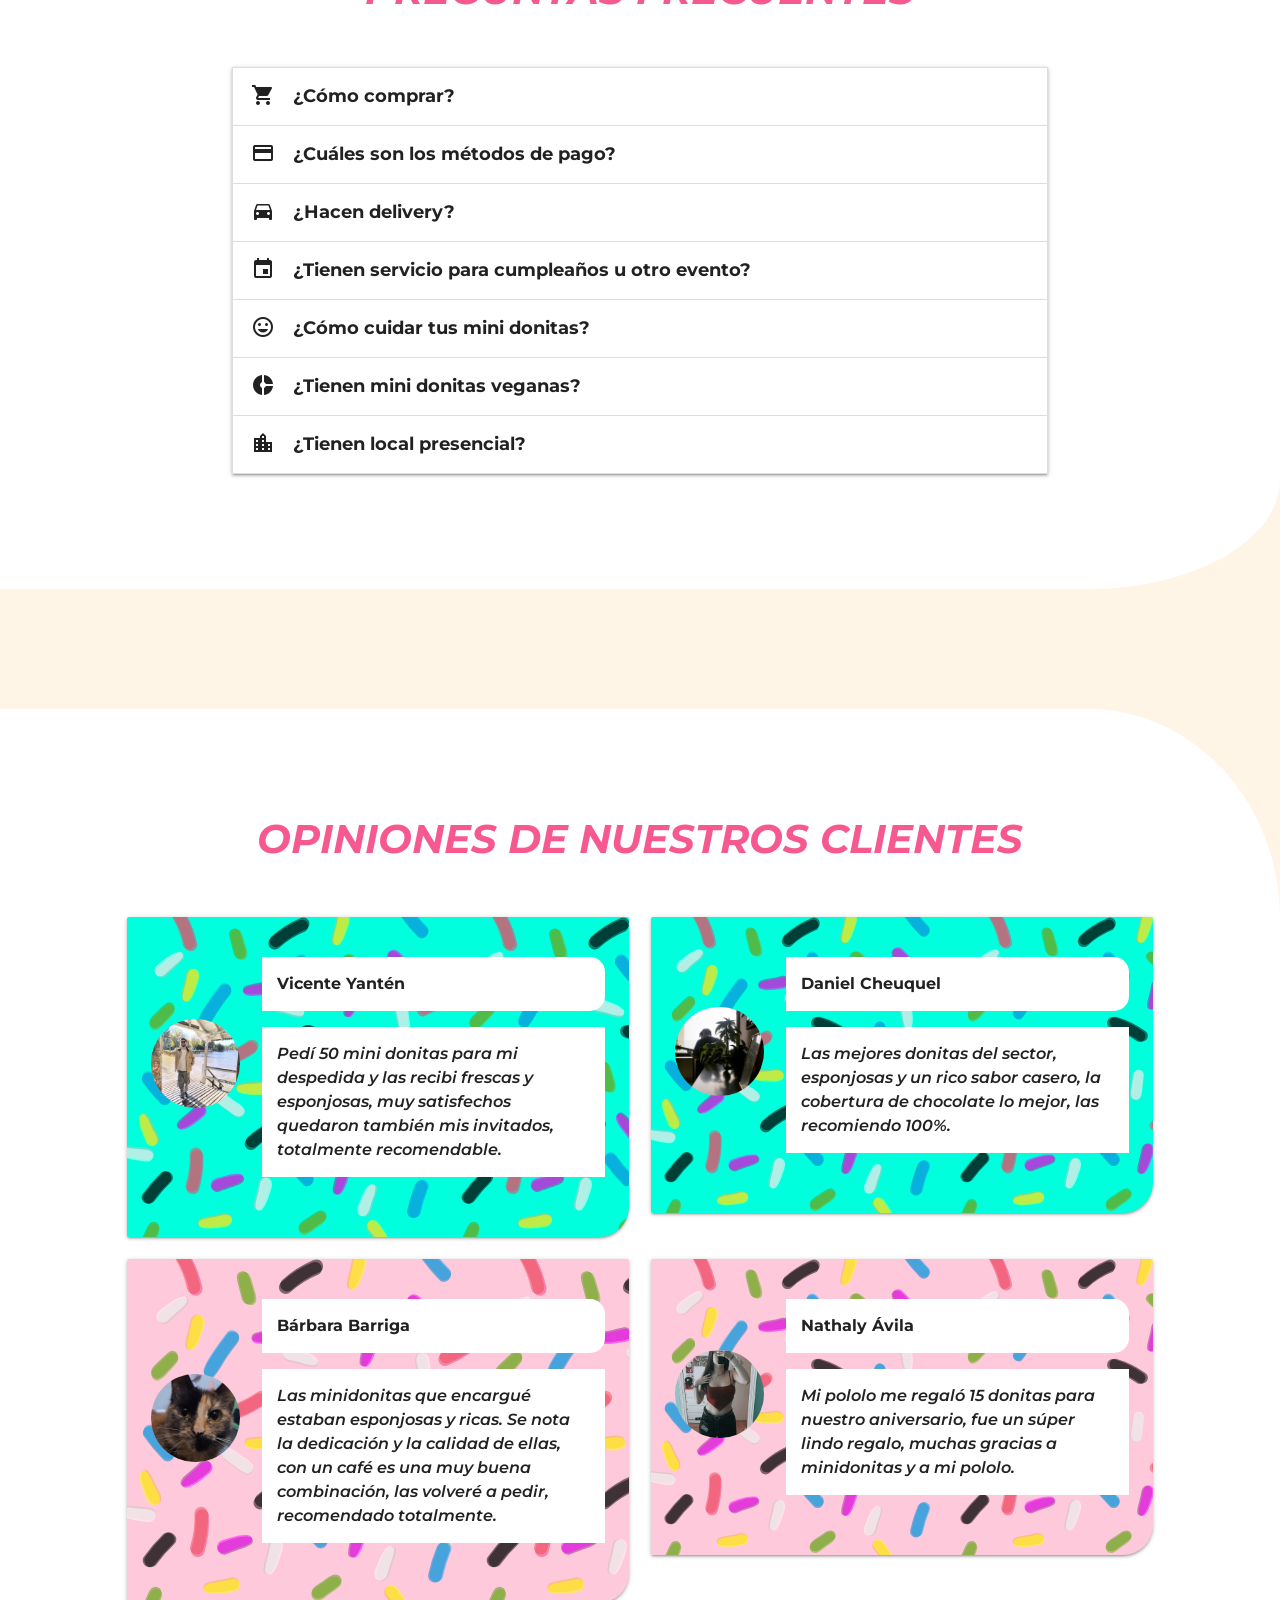
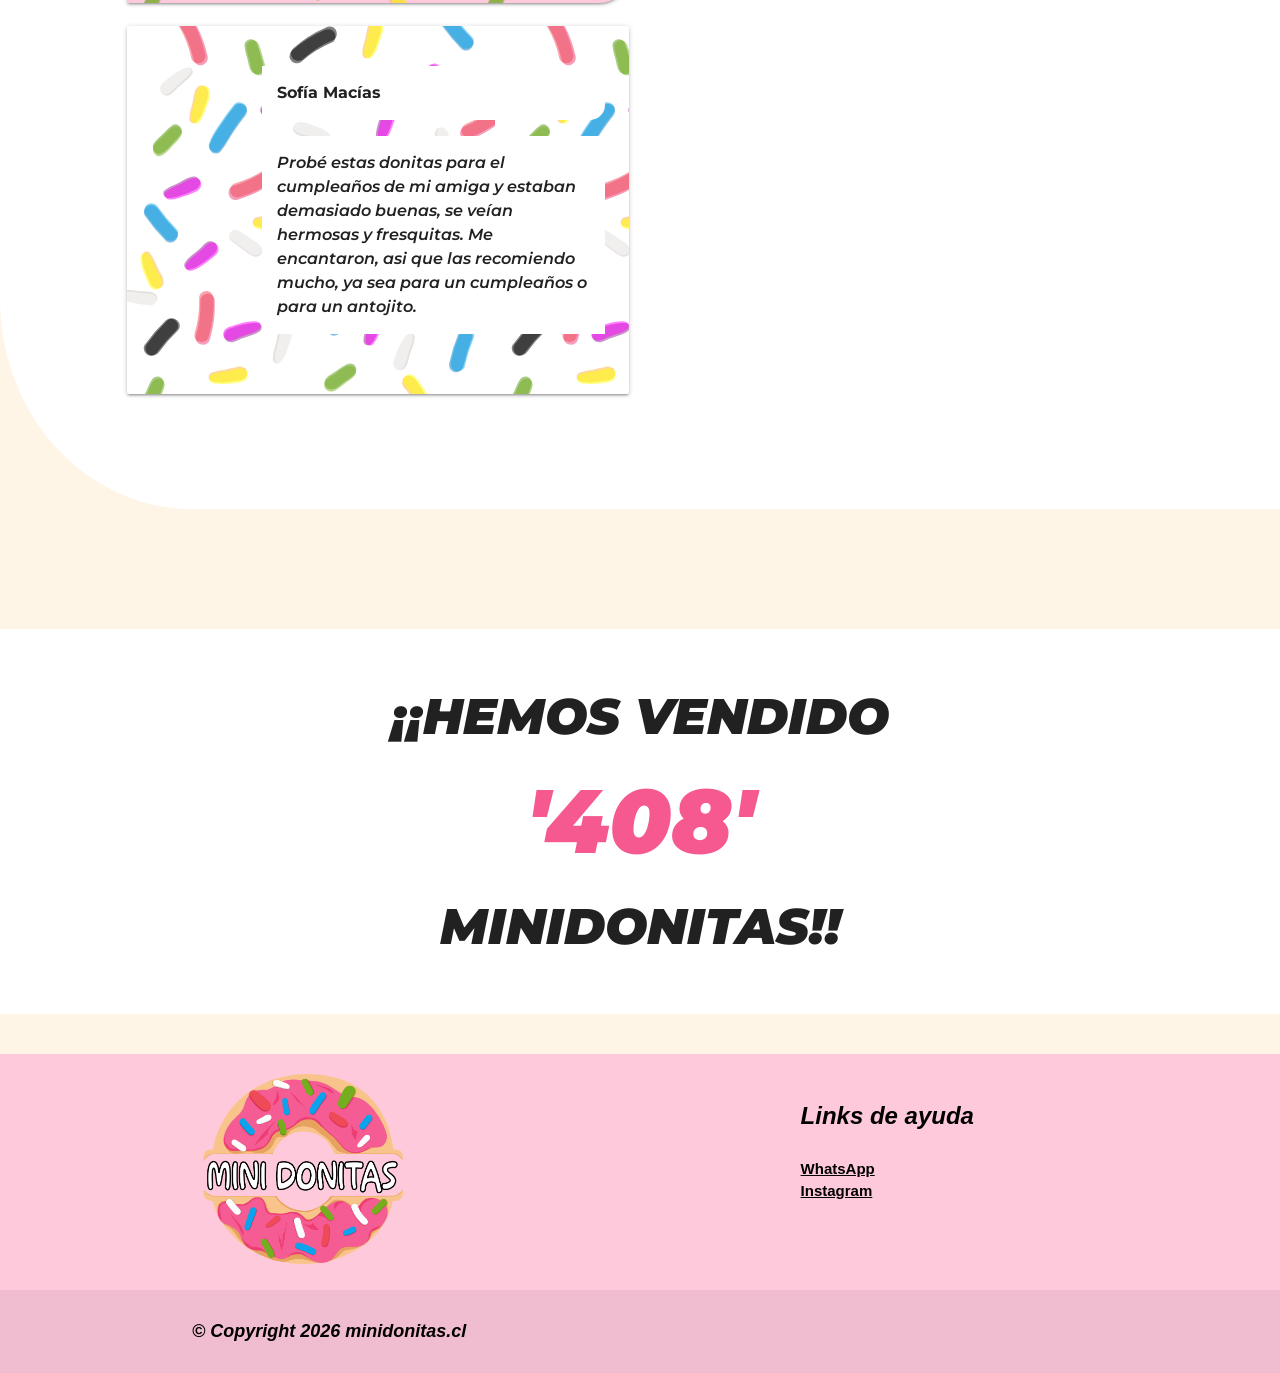
==== commit 66df6a5c: "Add files via upload" ====
--- a/index.html
+++ b/index.html
@@ -150,7 +150,7 @@
         <div class="col s12 m12 l12" id="caja10">
             <p class="titulo1">PRECIOS & DELIVERY</p>
 
-            <div class="col s10 offset-s1 m10 offset-m1 l10 offset-l1">
+            <div class="col s10 offset-s1 m10 offset-m1 l8 offset-l2">
                 <hr>
                 <li><p class="texto1">La promo MINIDONITAS contempla 3 minidonitas por $1.500.</p></ul>
                 <li><p class="texto1">Los pedidos tienen un valor MÍNIMO de $7.500 (15 Minidonitas).</p></li>
@@ -161,10 +161,12 @@
                 <hr>
                 <br><br><br>
             </div>
+
+            <div class="clearfix"></div>
             
             <p class="titulo1">HORARIO DE ATENCIÓN</p>
 
-            <div class="col s10 offset-s1 m10 offset-m1 l10 offset-l1">
+            <div class="col s10 offset-s1 m10 offset-m1 l8 offset-l2">
                 <hr>
                 <li><p class="texto1">Lunes, Martes y Jueves de 10:00 a 20:00 hrs.</p></ul>
                 <li><p class="texto1">Miércoles de 09:00 a 15:00 hrs.</p></ul>
@@ -304,6 +306,24 @@
                 </div>
             </div>
 
+            <div class="clearfix"></div>
+
+            <div class="col s12 m6 l5 offset-l1">
+                <div class="card-panel hoverable fondo_carta carta3">
+                    <div class="row valign-wrapper">
+                        <div class="col s3">
+                            <img src="IMG/Opiniones/sofia-100.jpg" alt="" class="circle responsive-img"> <!-- notice the "circle" class -->
+                        </div>
+                        <div class="col s10">
+                            <p class="nombre_opinion">Sofía Macías</p>
+                            <div>
+                                <p class="texto_opinion">Probé estas donitas para el cumpleaños de mi amiga y estaban demasiado buenas, se veían hermosas y fresquitas. Me encantaron, asi que las recomiendo mucho, ya sea para un cumpleaños o para un antojito.</p>
+                            </div>
+                        </div>
+                    </div>
+                </div>
+            </div>
+
 
             <div class="clearfix" id="caja9"></div>
         </div>
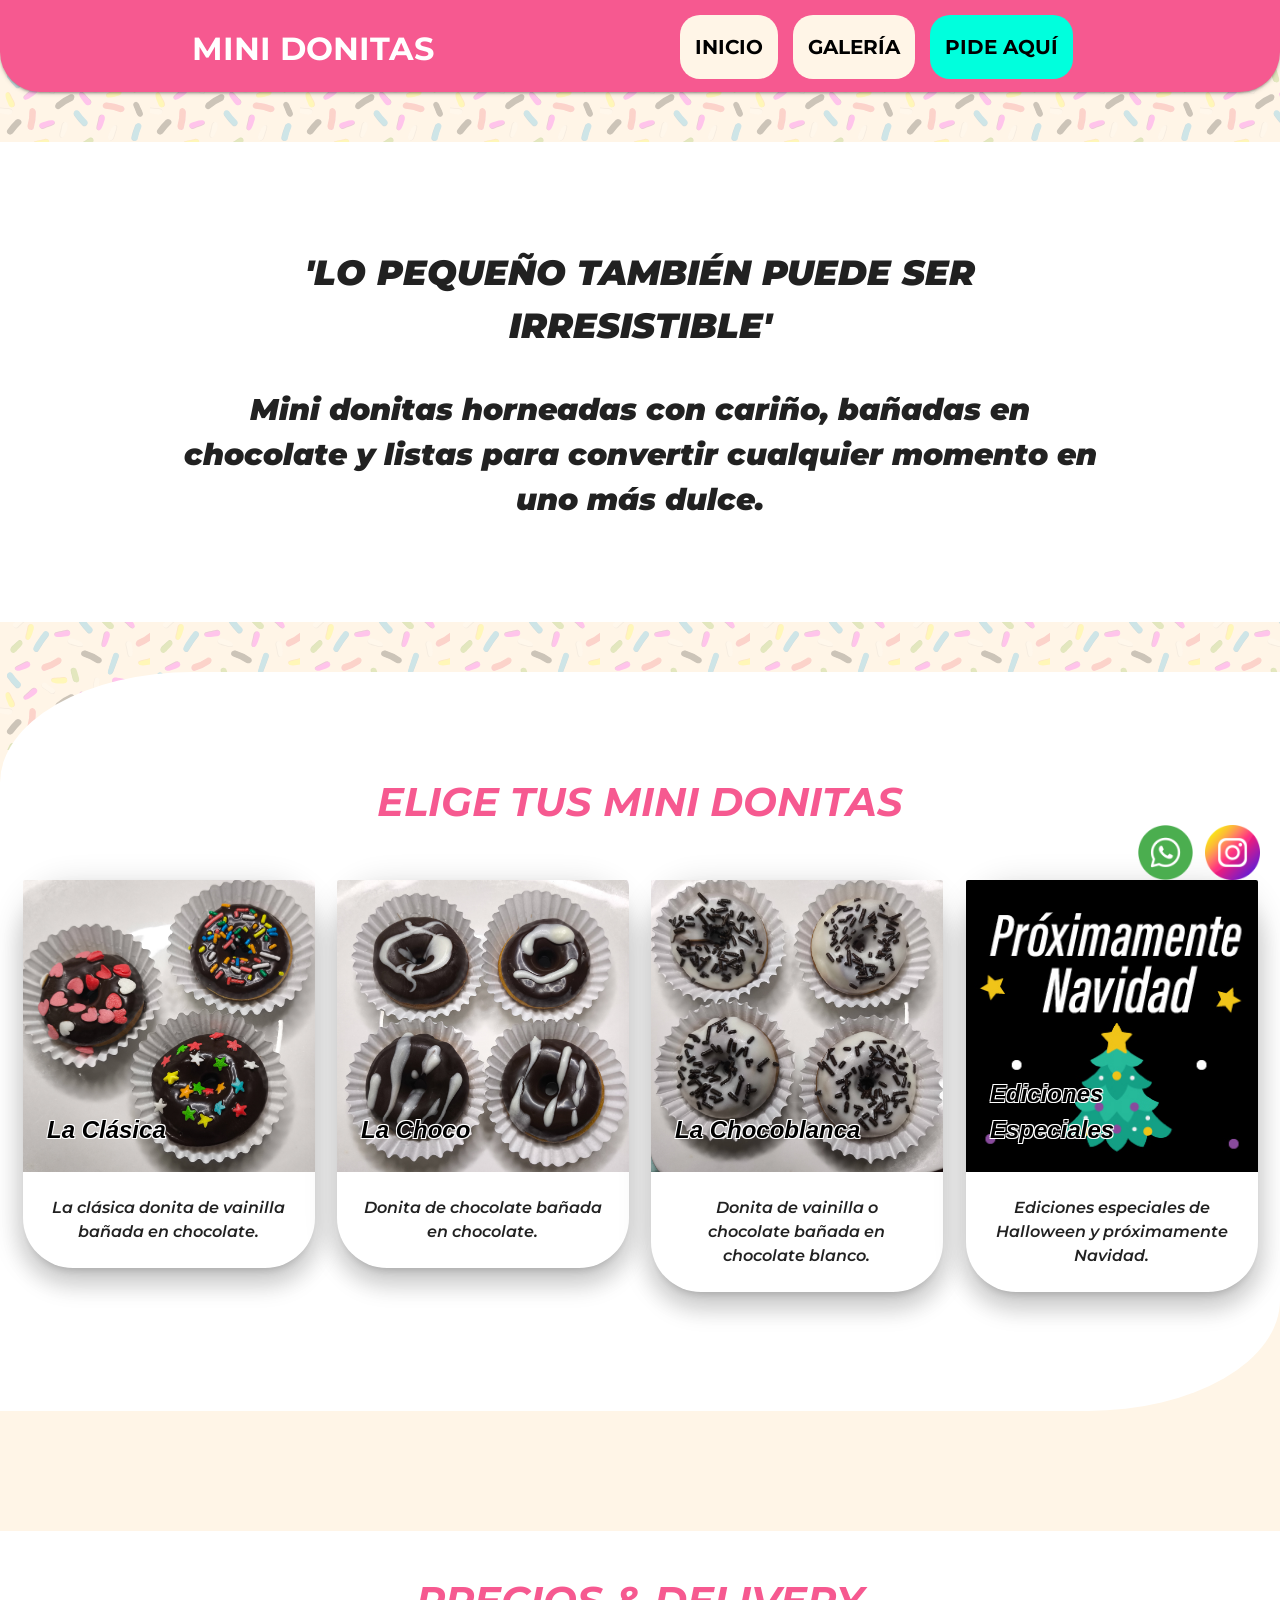
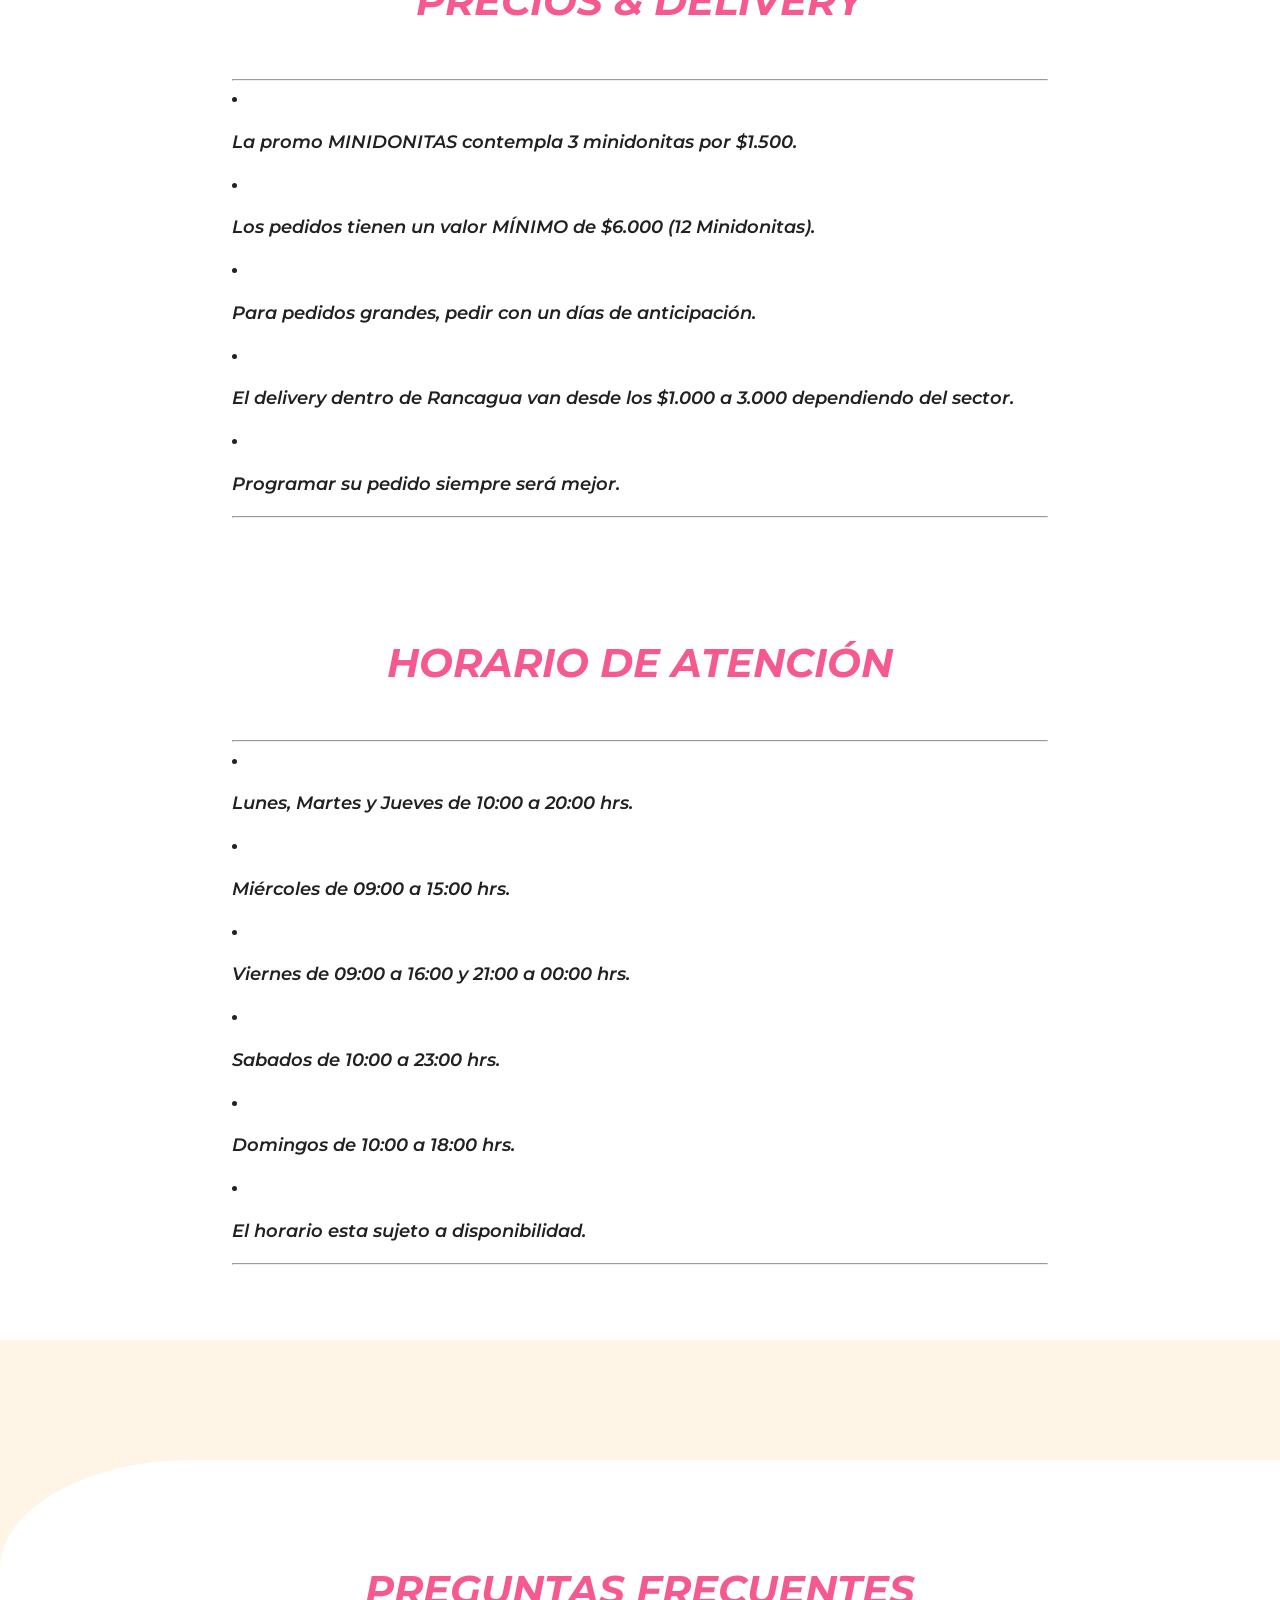
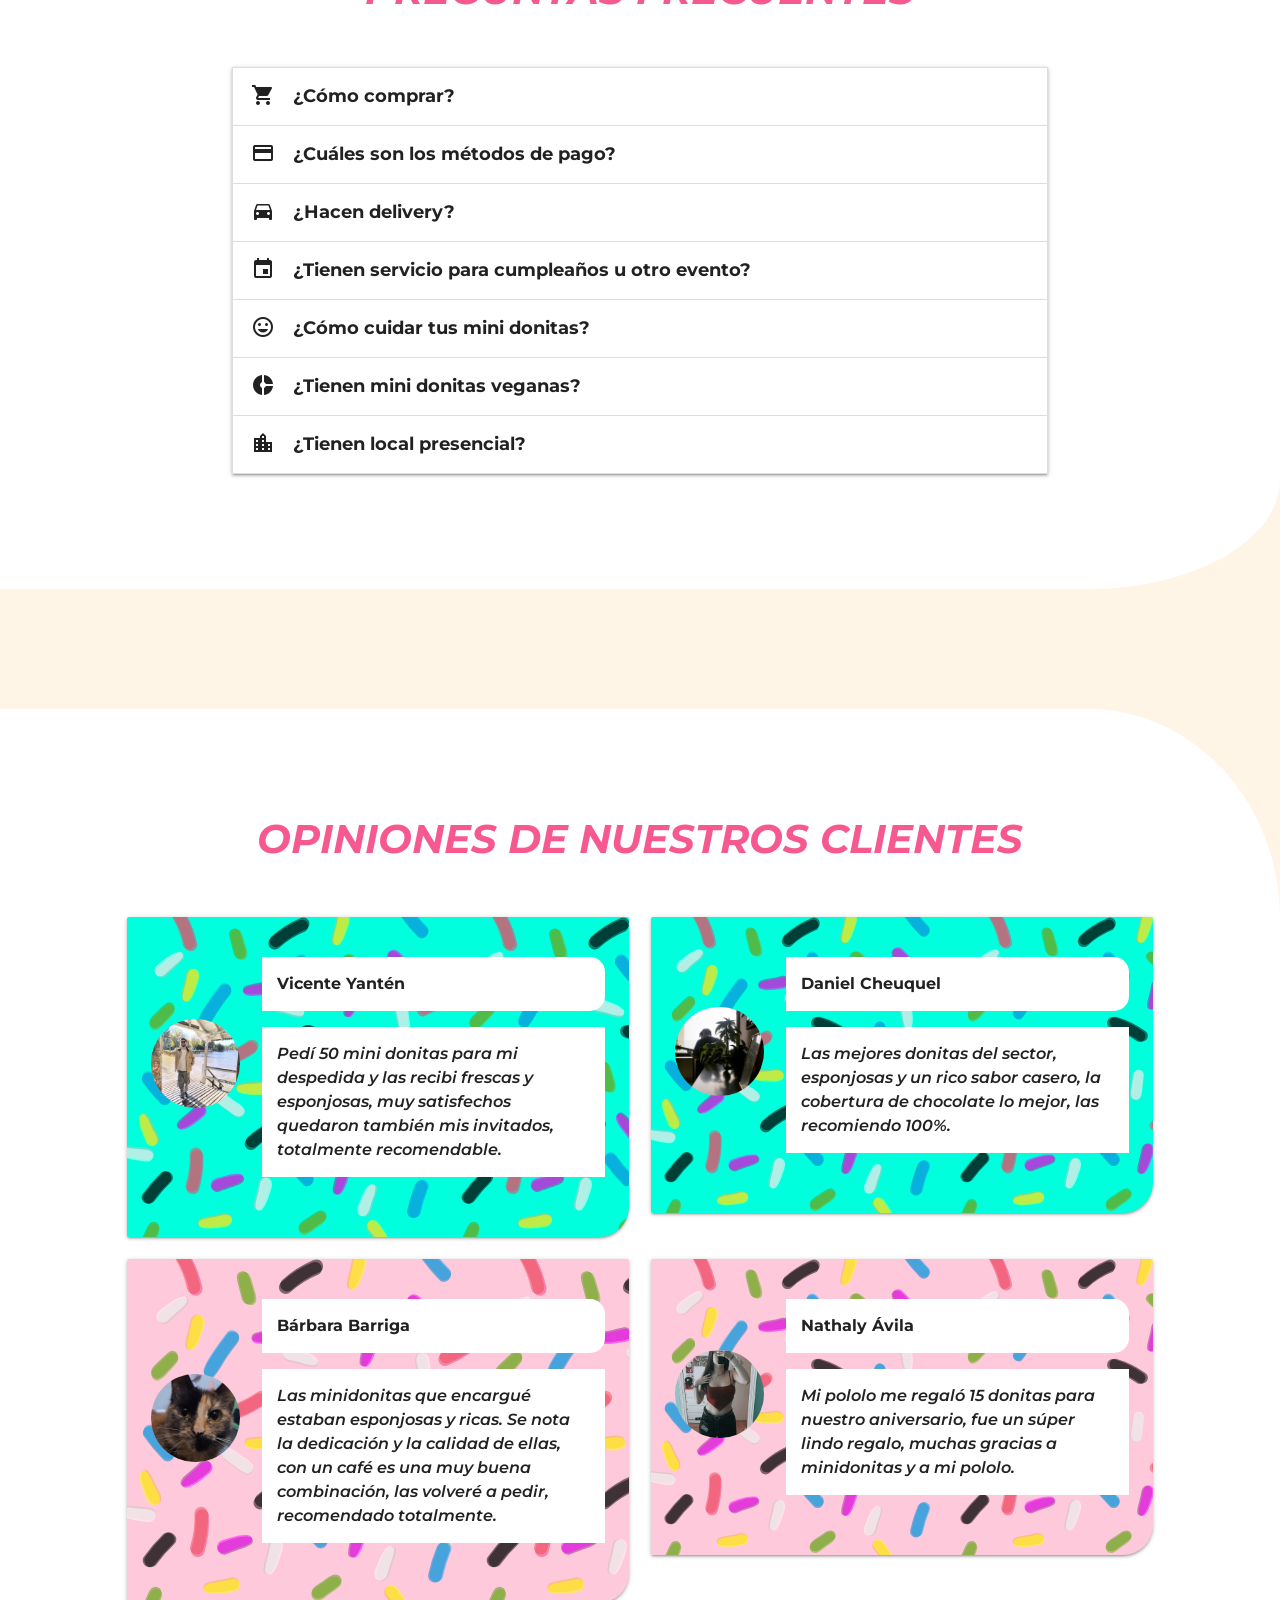
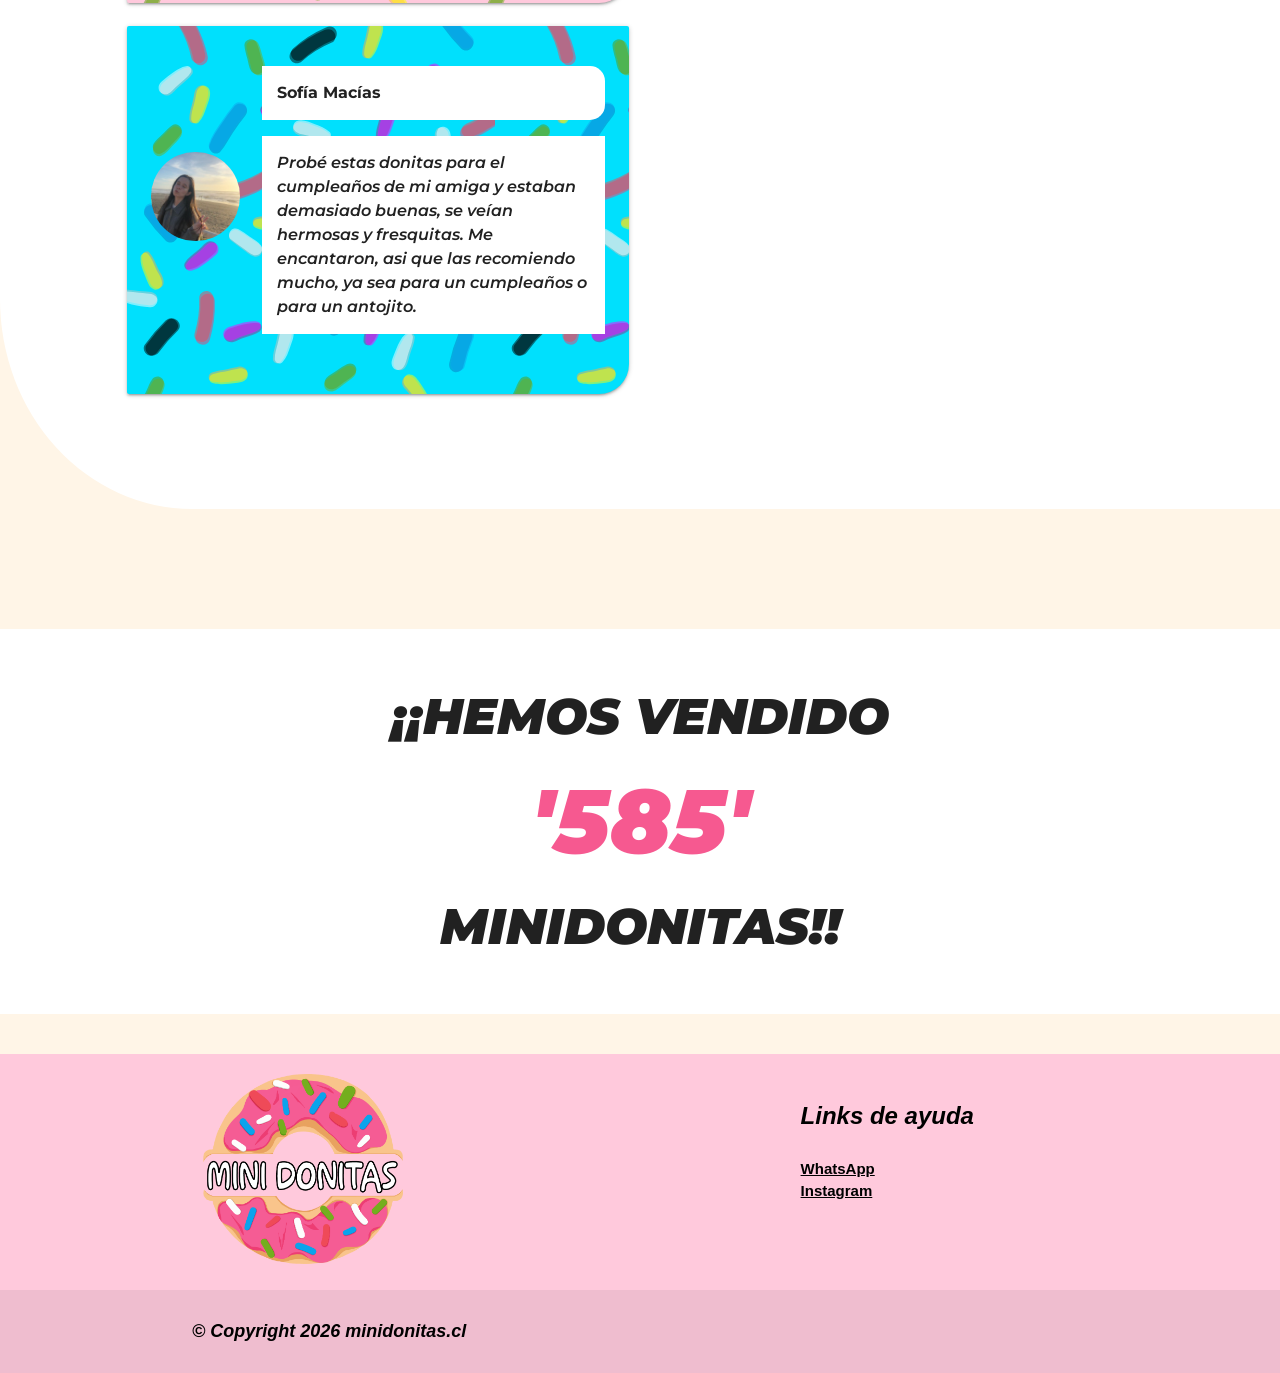
==== commit 5bd367b5: "Add files via upload" ====
--- a/index.html
+++ b/index.html
@@ -129,7 +129,7 @@
             <div class="col s10 offset-s1 m5 l3">
                 <div class="card z-depth-4 animate__animated animate__backInUp">
                     <div class="card-image">
-                        <img class="imagenes responsive-image" src="IMG/Imagenes/ediciones_especiales-100.jpg">
+                        <img class="imagenes responsive-image" src="IMG/Imagenes/edicion_navidad-100.jpg">
                         <span class="card-title" id="title-carta3">Ediciones Especiales</span>
                     </div>
                     <div class="card-content">
@@ -153,8 +153,8 @@
             <div class="col s10 offset-s1 m10 offset-m1 l8 offset-l2">
                 <hr>
                 <li><p class="texto1">La promo MINIDONITAS contempla 3 minidonitas por $1.500.</p></ul>
-                <li><p class="texto1">Los pedidos tienen un valor MÍNIMO de $7.500 (15 Minidonitas).</p></li>
-                <li><p class="texto1">Para pedidos grandes, pedir con un día de anticipación.</p></li>
+                <li><p class="texto1">Los pedidos tienen un valor MÍNIMO de $6.000 (12 Minidonitas).</p></li>
+                <li><p class="texto1">Para pedidos grandes, pedir con un días de anticipación.</p></li>
                 <li><p class="texto1">El delivery dentro de Rancagua van desde los $1.000 a 3.000 dependiendo del sector.</p></li>
                 <li><p class="texto1">Programar su pedido siempre será mejor.</p></li>
                 
--- a/CSS/styles.css
+++ b/CSS/styles.css
@@ -446,7 +446,17 @@
 
     .carta2:hover{
         scale: 1.05;
-        
+    }
+
+    .carta3{
+        background-color: #00e0fd;
+        transition: background-color  ease-in-out;
+        border-bottom-right-radius: 30px;
+        transition: scale 0.3s ease-in-out;
+    }
+
+    .carta3:hover{
+        scale: 1.05;
     }
 
     .nombre_opinion{
